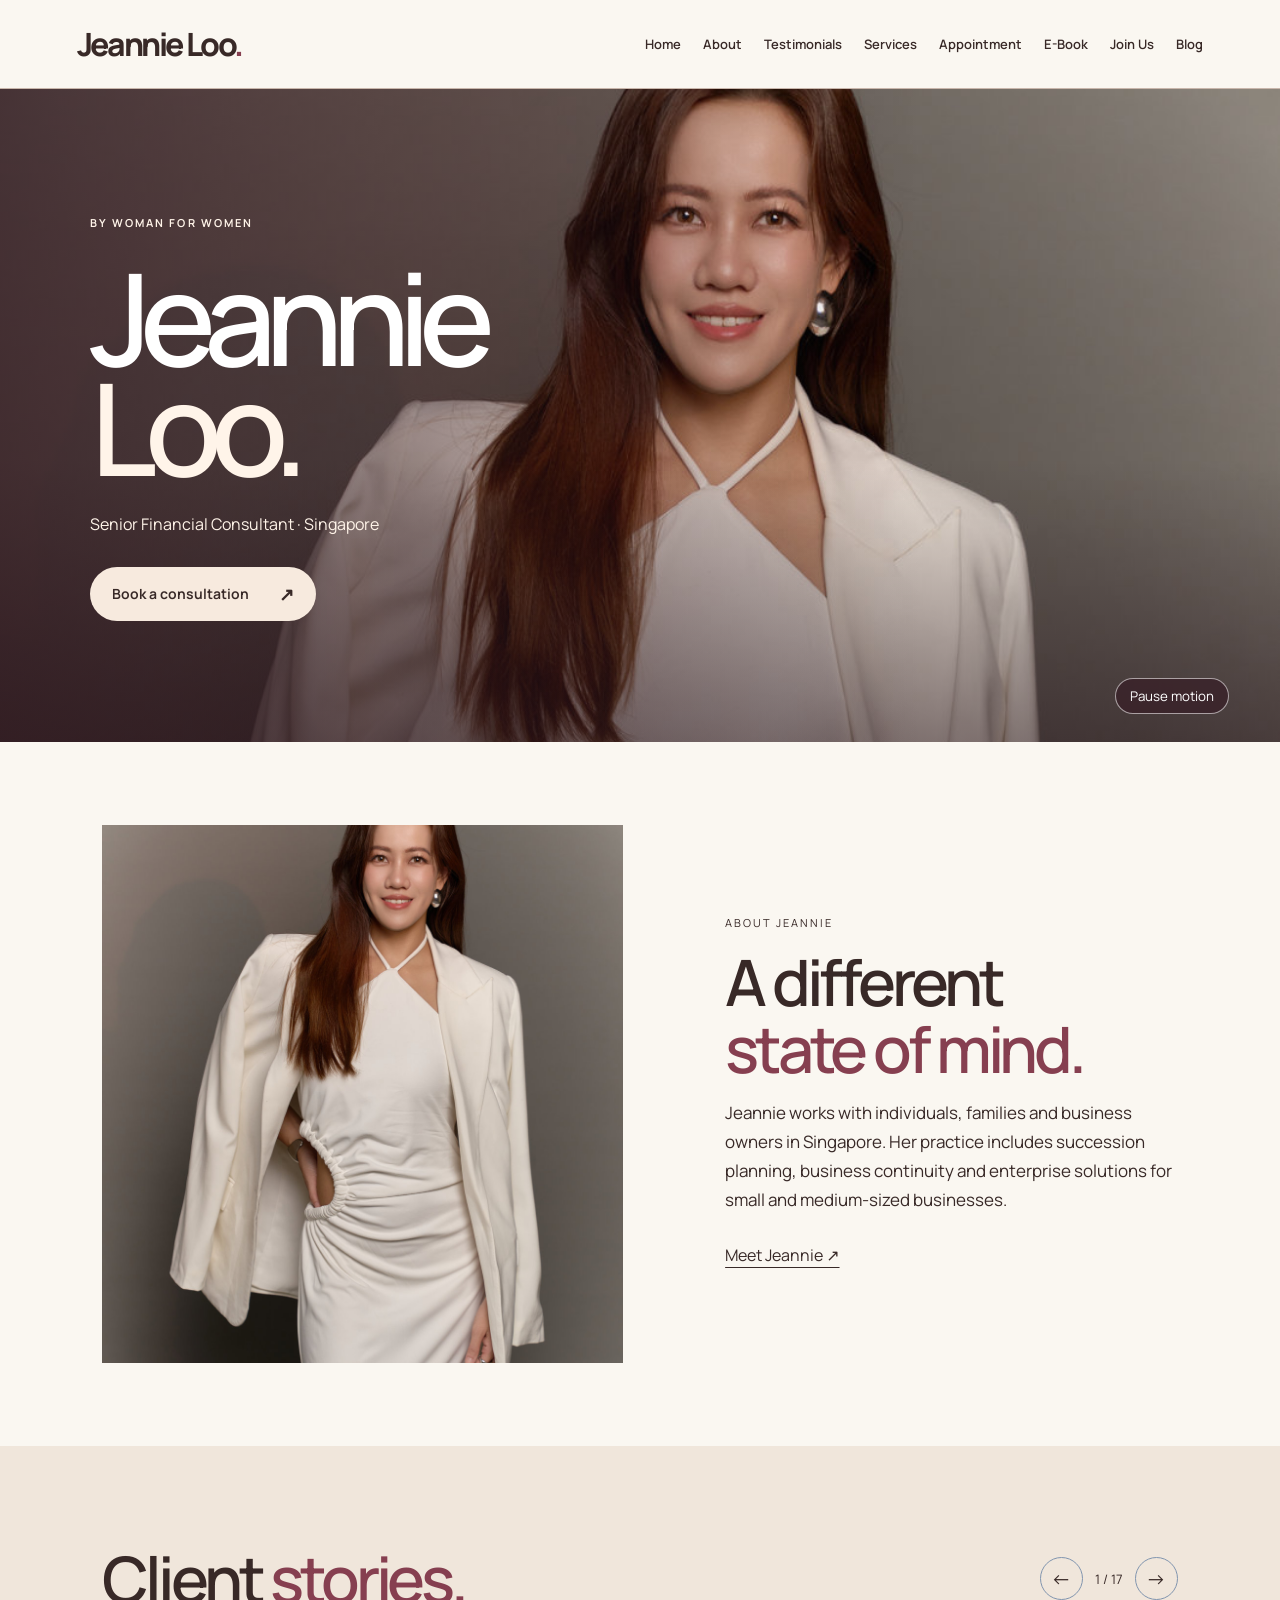
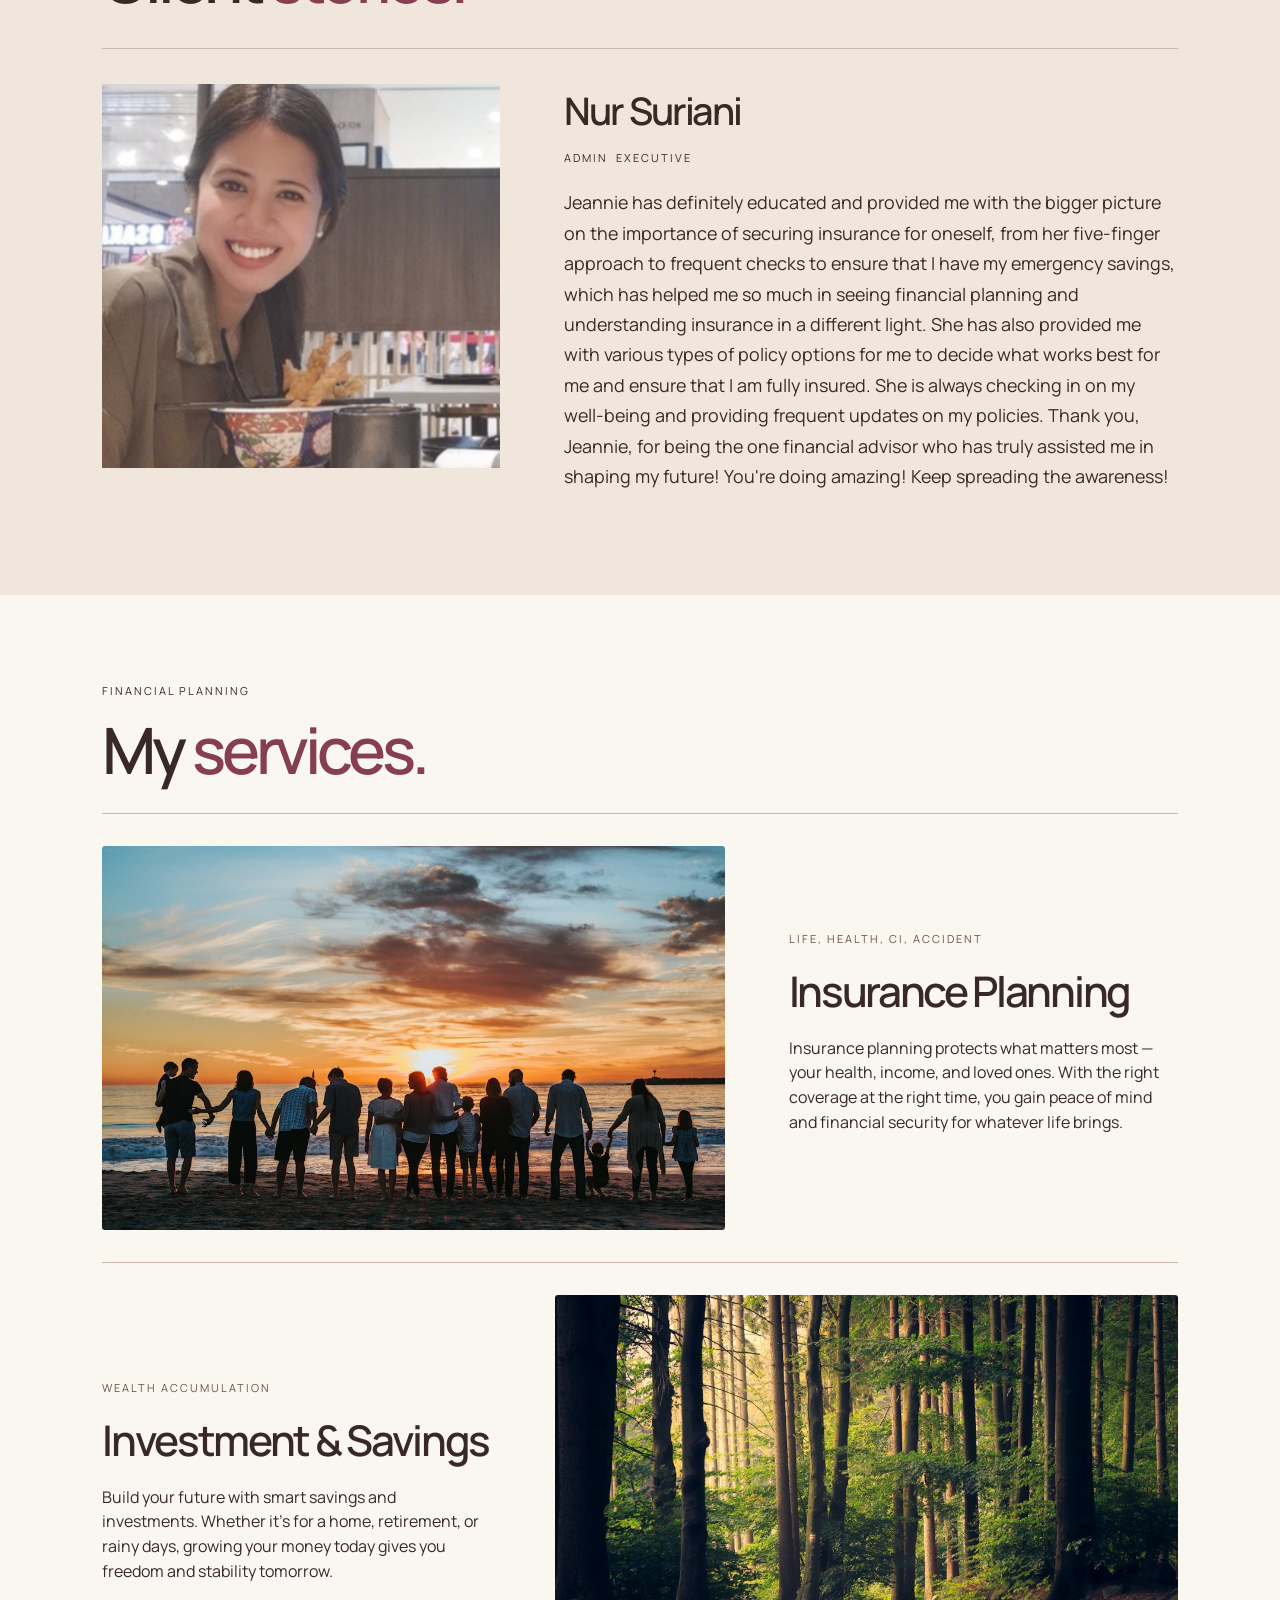
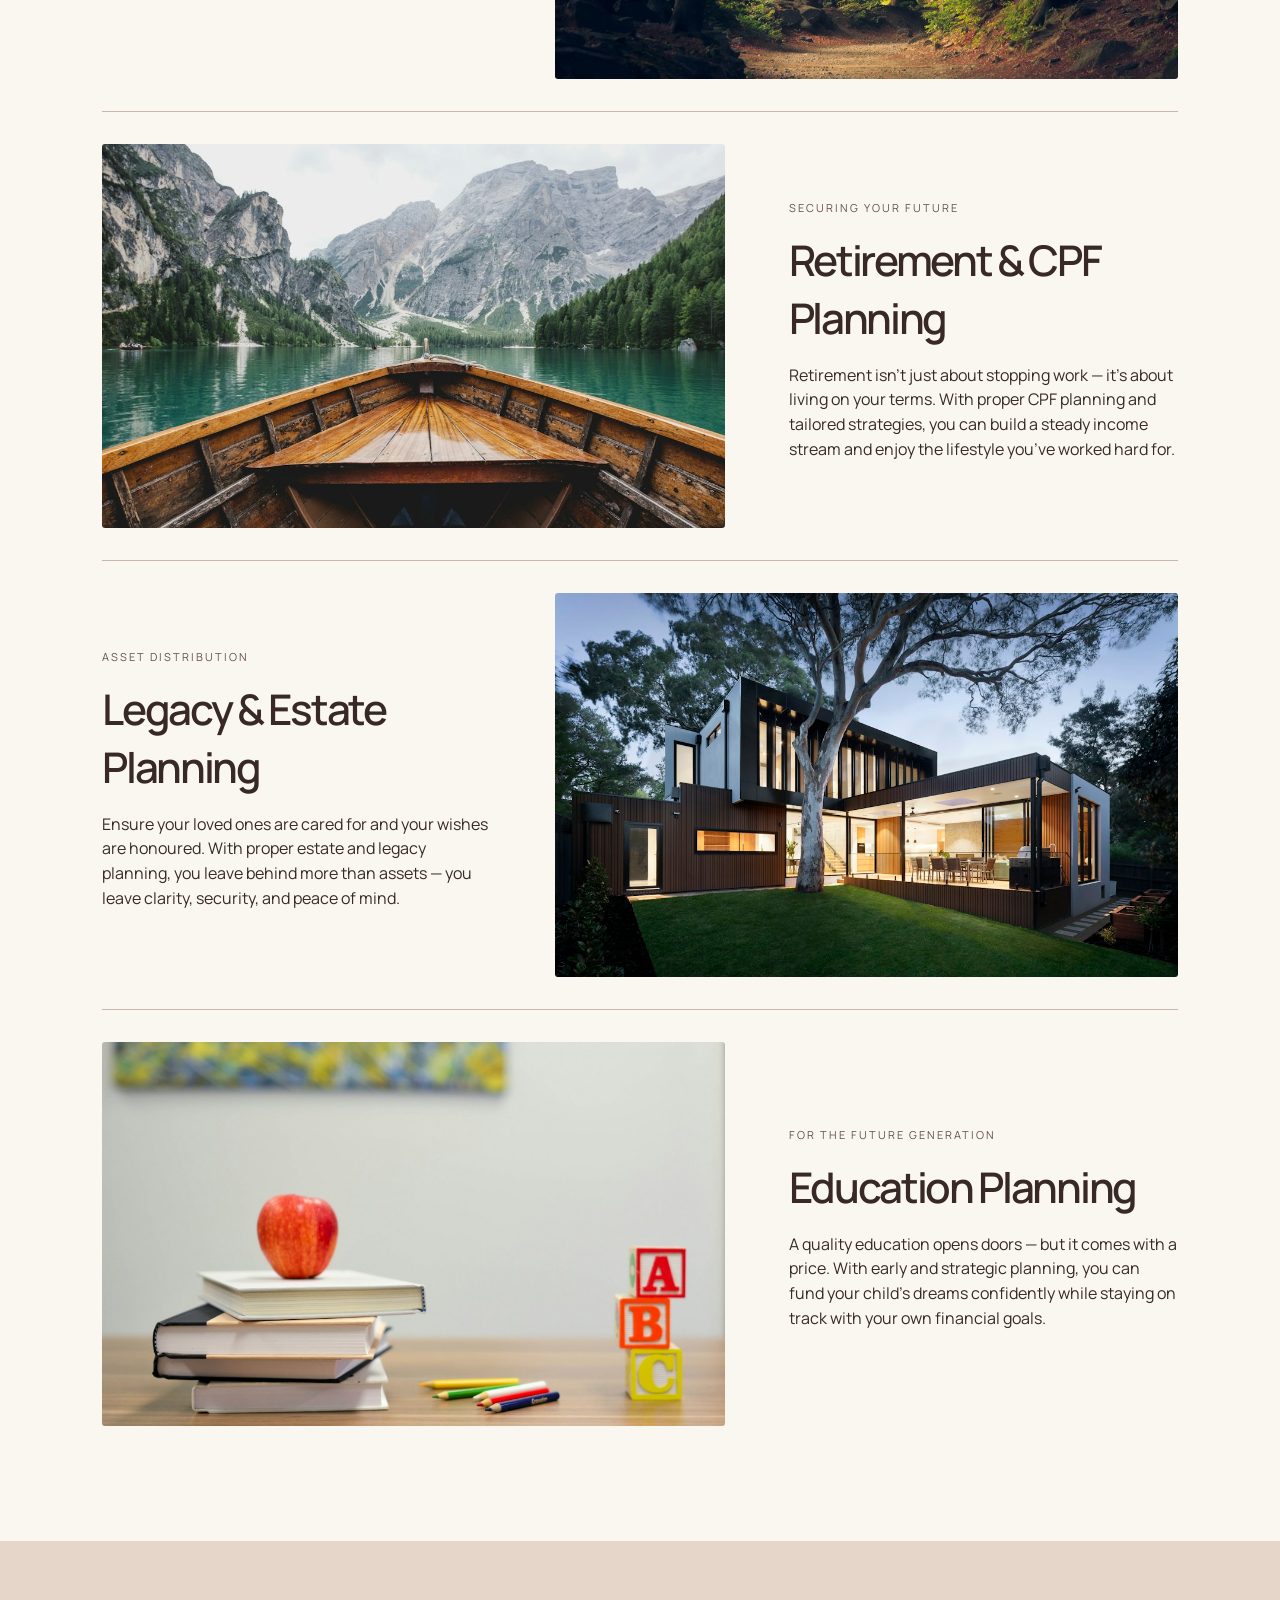
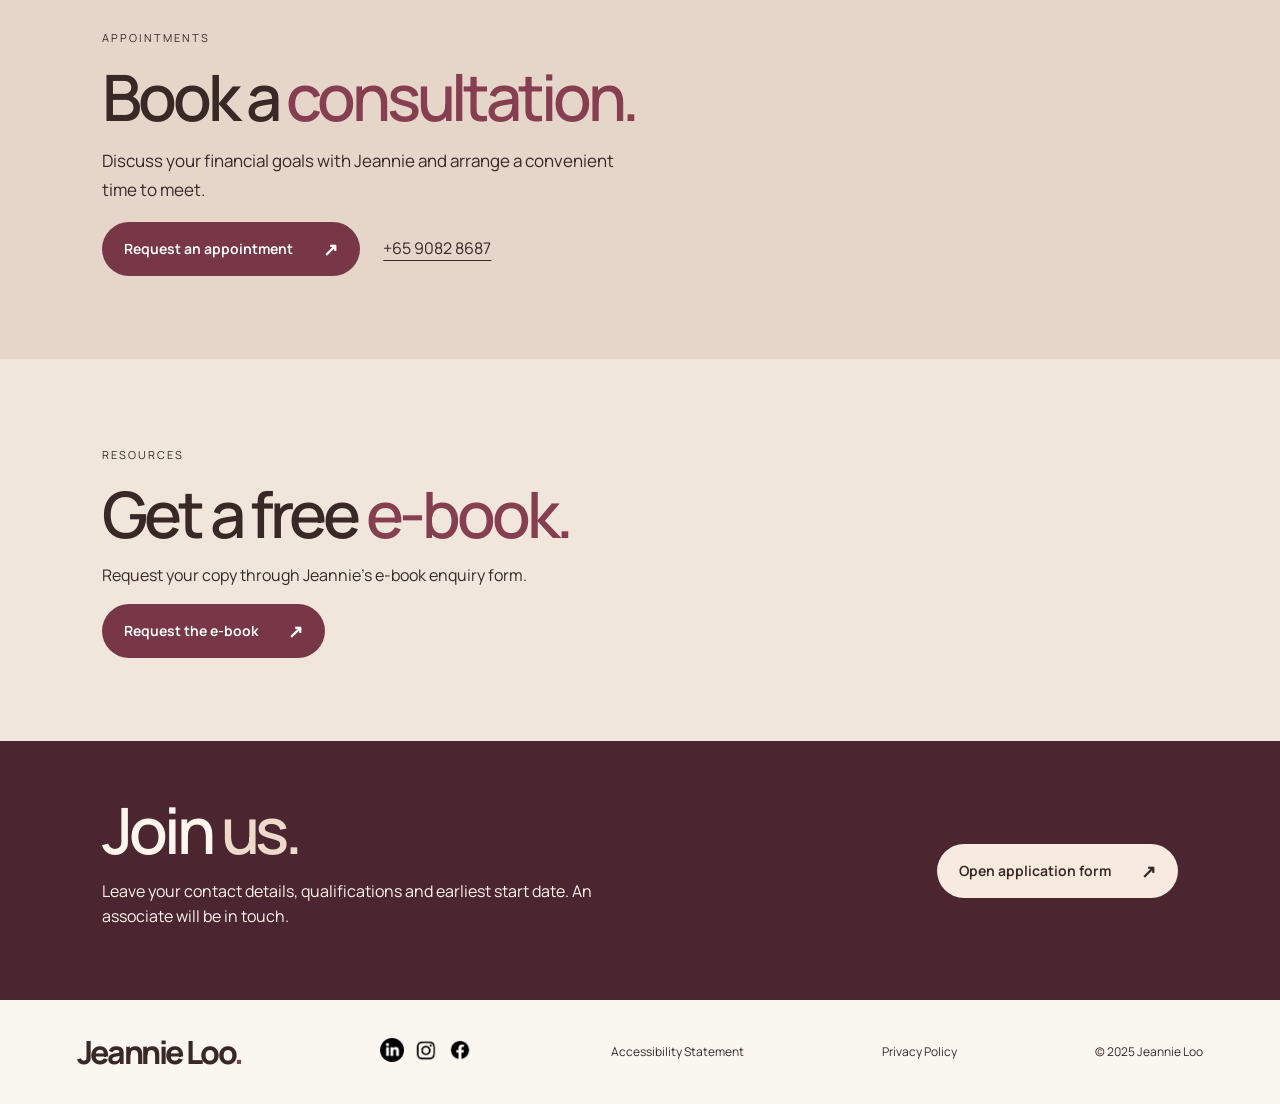
==== index.html @ f78706f0 "Add Jeannie Loo website redesign" ====
<!doctype html><html lang="en"><head><meta charset="utf-8"><meta name="viewport" content="width=device-width,initial-scale=1"><title>Jeannie Loo · Senior Financial Consultant | Jeannie Loo</title><link rel="stylesheet" href="/style.css"><link rel="stylesheet" href="/site.css"><script defer src="/site.js"></script><link rel="stylesheet" href="/atlas.css"></head><body><a class="skip" href="#content">Skip to content</a><header><a class="brand" href="/">Jeannie Loo<span>.</span></a><button id="menu" aria-expanded="false" aria-controls="links">Menu ☰</button><nav id="links"><a href="/">Home</a><a href="/#about">About</a><a href="/#testimonials">Testimonials</a><a href="/#services">Services</a><a href="/#appointment">Appointment</a><a href="/#ebook">E-Book</a><a href="/#join">Join Us</a><a href="/blog/">Blog</a></nav></header><main id="content"><section class="cover"><div class="film" aria-hidden="true"><div class="shot first"></div><div class="shot second"></div></div><div class="covertext"><small>By Woman For Women</small><h1>Jeannie<br><em>Loo.</em></h1><div hidden aria-hidden="true" class="contours"><i></i><i></i><i></i><i></i><i></i><i></i></div><p>Senior Financial Consultant · Singapore</p><a class="button" href="#appointment">Book a consultation <b>↗</b></a></div><img class="" src="/e208a5_1873a958f7624697845c75d715ad53ef~mv2.jpg" alt="Jeannie Loo in a cream suit at her desk"><button class="film-control" aria-pressed="false">Pause motion</button></section><section class="split pad" id="about"><img class="" src="/e208a5_55717e714499435aab8990785a18ae53~mv2.jpg" alt="Jeannie Loo"><div><small>About Jeannie</small><h2>A different<br><em>state of mind.</em></h2><p>Jeannie works with individuals, families and business owners in Singapore. Her practice includes succession planning, business continuity and enterprise solutions for small and medium-sized businesses.</p><a class="line" href="/about/">Meet Jeannie ↗</a></div></section><section class="pad stories" id="testimonials"><div class="bar"><h2>Client <em>stories.</em></h2><div class="controls"><button id="prev" aria-label="Previous testimonial">←</button><span id="position" aria-live="polite">1 / 17</span><button id="next" aria-label="Next testimonial">→</button></div></div><div class="story" ><img src="/e208a5_dd2cf7bab30143aea7505353641a2179~mv2.jpg" alt="Nur Suriani"><div><h3>Nur Suriani</h3><small>Admin &nbsp;Executive</small><blockquote>Jeannie has definitely educated and provided me with the bigger picture on the importance of securing insurance for oneself, from her five-finger approach to frequent checks to ensure that I have my emergency savings, which has helped me so much in seeing financial planning and understanding insurance in a different light. She has also provided me with various types of policy options for me to decide what works best for me and ensure that I am fully insured. She is always checking in on my well-being and providing frequent updates on my policies. Thank you, Jeannie, for being the one financial advisor who has truly assisted me in shaping my future! You&#39;re doing amazing! Keep spreading the awareness!</blockquote></div></div><div class="story" hidden><img src="/e208a5_89570c9ac20e4c649c938f68543869f0~mv2.jpg" alt="Paul Choey"><div><h3>Paul Choey</h3><small>Teacher</small><blockquote>Jeannie has definitely educated and provided me with the bigger picture on the importance of securing insurance for oneself, from her five-finger approach to frequent checks to ensure that I have my emergency savings, which has helped me so much in seeing financial planning and understanding insurance in a different light. She has also provided me with various types of policy options for me to decide what works best for me and ensure that I am fully insured. She is always checking in on my well-being and providing frequent updates on my policies. Thank you, Jeannie, for being the one financial advisor who has truly assisted me in shaping my future! You&#39;re doing amazing! Keep spreading the awareness!</blockquote></div></div><div class="story" hidden><img src="/e208a5_2432cfa0d3844a5a909eae58338e43b8~mv2.jpg" alt="Amanda &amp; Yan Liang"><div><h3>Amanda &amp; Yan Liang</h3><small>PHD Students</small><blockquote>Jeannie is sensitive to our needs, and listened to our constraints. She is knowledgeable and explained everything in a clear fashion. She helped us to analyse and share various perspectives during the process and is not pushy, made us feel comfortable and we didn&#39;t feel pressured to buy unless we wanted it. We will definitely go back to her for any future financial advice.</blockquote></div></div><div class="story" hidden><img src="/e208a5_44573d0d85fa4f5cbf8aaa628e47def7~mv2.jpg" alt="Wendy Chui"><div><h3>Wendy Chui</h3><small>MOE Teacher</small><blockquote>Jeannie is someone who can turn complicated information into straight forward infographics and language for ease of understanding. She puts in extra effort to help client compare information, and strives to help her clients make well-informed decisions. Meetings with Jeannie is always inspiring and informative, as she analyzes her clients&#39; needs and gives her valuable recommendations backed by her intelligence, diligence, experience, and wisdom! You can fully trust Jeannie to recommend the best products for you, tailored to your needs. I can&#39;t praise Jeannie enough, she deserves all her awards!</blockquote></div></div><div class="story" hidden><img src="/e208a5_06e09d33274a483e8e4ec8174a724003~mv2.jpg" alt="Mazuin"><div><h3>Mazuin</h3><small>HR GT Law LLC</small><blockquote>Jeannie is a bubbly and friendly person. We clicked even after our first meet up. She is competent and diligent in her work and we really appreciate her rapid response to all our queries. She gives good advice and shares her excellent knowledge with us. She is a pleasure to work with.</blockquote></div></div><div class="story" hidden><img src="/e208a5_5c54dc5794274a8f9b7274e3aa2e978c~mv2.jpg" alt="Eric"><div><h3>Eric</h3><small>Value Investor</small><blockquote>Jeannie is very personable and genuine from the start, which makes opening up to her very easy. Her ability to see the big picture and look way ahead, opens your perspective to plan better. She is meticulous and shares her deeply thought out considerations in every aspect to help facilitate your decision making process by giving you options. She listens and seeks to understand your situation, which makes the financial planning process an enjoyable one, She gives unbiased and good financial advice beyond insurance. She has since become the dependable financal consultant I go to and is also a great friend to have.</blockquote></div></div><div class="story" hidden><img src="/e208a5_ad8035dc66f74adaa9983020cd9576a6~mv2.jpg" alt="Grace "><div><h3>Grace </h3><small>Business Owner</small><blockquote>Jeannie is very personable and genuine from the start, which makes opening up to her very easy. Her ability to see the big picture and look way ahead, opens your perspective to plan better. She is meticulous and shares her deeply thought out considerations in every aspect to help facilitate your decision making process by giving you options. She listens and seeks to understand your situation, which makes the financial planning process an enjoyable one, She gives unbiased and good financial advice beyond insurance. She has since become the dependable financial consultant I go to and is also a great friend to have.</blockquote></div></div><div class="story" hidden><img src="/e208a5_ad6658fb1b3d4714b12a3bfe94a1b192~mv2.jpg" alt="Meow Ling"><div><h3>Meow Ling</h3><small>SCB Executive Assistant</small><blockquote>I got to know Jeannie through my bestie, Since then, she has helped my family and I further understand our existing policies and to better plan our retirement. She has recommended a few very good policies by leveraging on our existing policies (I never knew that can be done). She has also made me understand the importance of an accident plan and the coverage for me and my family. Jeannie understands our family situation and made good and sound recommendations based on our financial capabilities. We never felt pressured and that is really an added point to me. Jeannie is definitely the adviser that you can trust. Through these times, we have also become very good friends. Thank you Jeannie!</blockquote></div></div><div class="story" hidden><img src="/e208a5_9a04a95d88d844758fd42cafd3227bd6~mv2.jpg" alt="Henry Goh"><div><h3>Henry Goh</h3><small>Business Development Manager</small><blockquote>Jeannie is a loving and spontaneous girl. She is ever ready to serve. She has been responsive to my queries and assists with my claims. She always goes for extra mile and will be there for you when you need it. I can fully vouch for that! She always has your interest at heart. She&#39;s the best!</blockquote></div></div><div class="story" hidden><img src="/e208a5_f0ee049e44a0473ca3c890f140361f80~mv2.jpg" alt="Ariel Zhang"><div><h3>Ariel Zhang</h3><small>Business Owner</small><blockquote>I first got to know Jeannie through a recommendation by a friend. Back then, I already have a financial advisor but wanted to seek second opinion as I felt I didn&#39;t quite understand what my previous advisor was sharing and felt uncomfortable with certain plans my previous advisor proposed. After meeting with Jeannie, it felt different. She made the process and planning simple to understand and shared how she rationalised it based on my needs and concerns. I felt more assured doing the planning with her as she listened and helped me understand better. She shared way beyond insurance protection, on CPF, how to decrease tax payable to earn interest and other useful financial tips. She is not pushy and very reassuring with the whole process which made me feel very comfortable.</blockquote></div></div><div class="story" hidden><img src="/e208a5_964fd6f24902427d94ab156356741d6b~mv2.jpg" alt="Gary"><div><h3>Gary</h3><small>Civil Engineering Branch Manager</small><blockquote>Jeannie is so easy to talk to and always provide competent, helpful and sincere financial advice. She will often go above and beyond to care for her client&#39;s needs and do so with a smile on her face. I&#39;m pleased with my dealings with her so far and will recommend her service to my friends. Many thanks Jeannie!</blockquote></div></div><div class="story" hidden><img src="/e208a5_a67cfb8d3b6f4bdb8d630e3f08cc783a~mv2.jpg" alt="Joyce"><div><h3>Joyce</h3><small>Admin &nbsp;Executive</small><blockquote>Jeannie was very kind and patient and took time to understand my situation. She really listens and did it consultation style to give good, specific, advice with clear steps on what I needed to do to improve my financial situation and life. Talking to her was easy and I could open up to her very quickly. I felt she is really different from the other advisors I came across where they would just keep asking me to buy plans. Jeannie on the other hand, did not, and I felt she really wanted me to do well. She gave me clear steps and breakdown to give me clarity on how I can better manage my finances.</blockquote></div></div><div class="story" hidden><img src="/e208a5_21a89292401a4bd0ba7fe5b11933f7b6~mv2.jpg" alt="Abhie"><div><h3>Abhie</h3><small>Teacher</small><blockquote>Jeannie is a caring and thoughtful adviser. She connects on a personal level beyond financial planning. Although I had 2 advisers prior, she made me feel that my finances are safe and protected under her care. She always shares honest feedbacks on financial planning decisions which is why I appreciate and trust her with this. Thank you for being more than an adviser - a friend!</blockquote></div></div><div class="story" hidden><img src="/e208a5_c2b1e7de900943938fd4fc62092fde09~mv2.jpg" alt="Victor Cornelius"><div><h3>Victor Cornelius</h3><small>SPLUNK Enterprise Account Director</small><blockquote>I worked with Jeannie on several of my financial requirements and I really admire her work ethic. She is organised, hardworking, and always go the extra mile. to understand and analyse my needs holistically rather than quoting blindly. She is definitely an asset to the organization she represents and I look forward to collaborate with her any time. Thank you Jeannie for always sharing your unique and creative financial perspective on the table. Keep up the good work!</blockquote></div></div><div class="story" hidden><img src="/e208a5_b150d7a589df43918745095eec5ae1e8~mv2.jpg" alt="Matthew"><div><h3>Matthew</h3><small>MOE Teacher</small><blockquote>Jeannie does financial review diligently. She is very structured and plans holisticaly to ensure we are covered in every aspect. During the process, she makes it visually clear for anyone to understand. She goes beyond and shares about Lasting Power of Attorney. Advanced Medical Directive, just to name a few; something that none of my previous agents did or tookantative to share. Jeannie is very resourceful and well connected in her network to extend help in other aspects of life as well.</blockquote></div></div><div class="story" hidden><img src="/e208a5_308742255c604a698bea9084612dc75c~mv2.jpg" alt="Wei Ling"><div><h3>Wei Ling</h3><small>MOE Teacher</small><blockquote>Jeannie is very clear with her explanations. She helps set realistic savings goals and plans for you. Her affirmations and support have helped me feel better. I have also benefitted from all her financial advice and plannings she made for me.</blockquote></div></div><div class="story" hidden><img src="/e208a5_529c3573c0924a7bbe17d87b7132ab83~mv2.jpg" alt="Samuel Koh"><div><h3>Samuel Koh</h3><small>Founder &amp; CEO of HQ</small><blockquote>Jeannie helped our team with our emplovee benefit setup She is conscientious and responsive in ner communication with us, a good listener and warm character that inspire confidence. She is also a keen learner who possess a hunger for deeper knowledge in the business of financial planning, business and estate planning. This enables her to add value to us in the longer term. Jeannie is also proactive and connect us with relevant people and talents in her network. I am appreciative of her work and relationship with our team. Looking forward to exciting times ahead working together.</blockquote></div></div></section><section class="pad" id="services"><small>Financial planning</small><h2>My <em>services.</em></h2><div class="services"><article><img class="" src="/service-insurance.jpg" alt="A family spending time together"><div><small>Life, Health, CI, Accident</small><h3>Insurance Planning</h3><p>Insurance planning protects what matters most &mdash; your health, income, and loved ones. With the right coverage at the right time, you gain peace of mind and financial security for whatever life brings.</p></div></article><article><img class="" src="/service-investment.jpg" alt="Sunlight filtering through a growing forest"><div><small>Wealth Accumulation</small><h3>Investment &amp; Savings</h3><p>Build your future with smart savings and investments. Whether it&rsquo;s for a home, retirement, or rainy days, growing your money today gives you freedom and stability tomorrow.</p></div></article><article><img class="" src="/service-retirement.jpg" alt="A quiet lake surrounded by mountains"><div><small>Securing Your Future</small><h3>Retirement &amp; CPF Planning</h3><p>Retirement isn&rsquo;t just about stopping work &mdash; it&rsquo;s about living on your terms. With proper CPF planning and tailored strategies, you can build a steady income stream and enjoy the lifestyle you&rsquo;ve worked hard for.</p></div></article><article><img class="" src="/service-legacy.jpg" alt="A house framed by trees"><div><small>Asset Distribution</small><h3>Legacy &amp; Estate Planning</h3><p>Ensure your loved ones are cared for and your wishes are honoured. With proper estate and legacy planning, you leave behind more than assets &mdash; you leave clarity, security, and peace of mind.</p></div></article><article><img class="" src="/service-education.jpg" alt="Students learning in a classroom"><div><small>For the Future Generation</small><h3>Education Planning</h3><p>A quality education opens doors &mdash; but it comes with a price. With early and strategic planning, you can fund your child&rsquo;s dreams confidently while staying on track with your own financial goals.</p></div></article></div></section><section class="pad consult" id="appointment"><small>Appointments</small><h2>Book a <em>consultation.</em></h2><p>Discuss your financial goals with Jeannie and arrange a convenient time to meet.</p><a class="button" href="mailto:jeannielooyr@pruadviser.com.sg?subject=Consultation%20request">Request an appointment <b>↗</b></a> <a class="line" href="tel:+6590828687">+65 9082 8687</a></section><section id="ebook" class="pad"><small>Resources</small><h2>Get a free <em>e-book.</em></h2><p>Request your copy through Jeannie’s e-book enquiry form.</p><button class="button enquiry" data-kind="ebook">Request the e-book <b>↗</b></button></section><section id="join"><div><h2>Join <em>us.</em></h2><p>Leave your contact details, qualifications and earliest start date. An associate will be in touch.</p></div><button class="button enquiry" data-kind="application">Open application form <b>↗</b></button></section></main><footer><div class="brand">Jeannie Loo<span>.</span></div><div class="social"><a href="https://www.linkedin.com/in/jeannie-loo/"><img width="24" alt="LinkedIn" src="/11062b_60c5fc4a3ecd49f2a697206b09eeace1~mv2.png"></a><a href="https://www.instagram.com/by_womanforwomen"><img width="24" alt="Instagram" src="/11062b_ca1d837ce7194421b781ee7384061a8e~mv2.png"></a><a href="https://www.facebook.com/share/12Kb7bbMKFm/"><img width="24" alt="Facebook" src="/11062b_362ef89dec51403eb0ee59a21bde967c~mv2.png"></a></div><a href="/accessibility-statement">Accessibility Statement</a><a href="/privacy-policy">Privacy Policy</a><span>© 2025 Jeannie Loo</span></footer></body></html>
---- style.css ----
*{box-sizing:border-box}html{scroll-behavior:smooth}body{margin:0;background:#faf7f1;color:#30231f;font-family:Arial,sans-serif}a{color:inherit;text-decoration:none}header,footer,.bar,#join{display:flex;align-items:center;justify-content:space-between;gap:24px}header{padding:22px 6vw;border-bottom:1px solid #c9bdb1}.brand,h1,h2,h3{font-family:Georgia,serif;font-weight:400}.brand{font-size:32px;letter-spacing:-2px}.brand span,em{color:#843b49}nav{display:flex;gap:22px;font-size:13px}nav a:last-child{border-bottom:2px solid #843b49}a:hover{text-decoration:underline;text-underline-offset:5px}#menu{display:none}.hero{display:grid;grid-template-columns:1fr 1fr;background:#eee6dd;border-bottom:1px solid #c9bdb1}.intro{align-self:center;padding:55px 5vw 55px 8vw}.intro small,article small{font-size:11px;letter-spacing:2px;text-transform:uppercase}.intro small:before{content:'';display:inline-block;width:36px;height:1px;background:#843b49;vertical-align:middle;margin-right:12px}h1{font-size:clamp(58px,7.3vw,116px);line-height:.99;letter-spacing:-.06em;margin:35px 0 40px}em{font-weight:400}.button{display:inline-flex;align-items:center;gap:30px;border:1px solid #843b49;background:#783744;color:white;border-radius:99px;padding:15px 22px;font-size:14px}.portrait{height:clamp(390px,38vw,600px);overflow:hidden}.portrait img,.art img{width:100%;height:100%;object-fit:cover;object-position:50% 24%}.intro{animation:appear .75s ease-out}@keyframes appear{from{opacity:0;transform:translateY(12px)}}#posts{padding:60px 8vw 75px}.bar{border-bottom:1px solid #cbbfb3;padding-bottom:20px;margin-bottom:30px}h2{font-size:clamp(46px,5vw,72px);letter-spacing:-.065em;margin:0}label{display:flex;align-items:center;gap:10px;border-bottom:1px solid #978982}label span{font-size:28px}input{background:transparent;border:0;font:inherit;width:145px;padding:10px 0}.grid{display:grid;grid-template-columns:1fr 1fr;gap:3vw}.art{height:clamp(210px,24vw,400px);overflow:hidden;background:#e2cfc2;margin-bottom:22px}.a0{background:radial-gradient(ellipse at center,#f3ebe0,#dac3b6);padding:38px}.a0 img{object-fit:contain}.art img{transition:transform .6s}article a:hover img{transform:scale(1.025)}article small{letter-spacing:1.2px;color:#6c5950}h3{font-size:38px;letter-spacing:-.055em;margin:14px 0 0}h3 span{float:right;font:22px Arial}p{line-height:1.55}#join{background:#47242b;color:#fff6ed;padding:55px 8vw}#join em{color:#e9b8ab}#join p{max-width:490px}#join .button{background:#f6e8da;color:#45232a}footer{padding:30px 6vw;flex-wrap:wrap;font-size:12px}.social{display:flex;gap:10px}@media(max-width:850px){#menu{display:block;border:0;background:transparent;font-size:16px}header{position:relative}nav{display:none}.open{display:flex;position:absolute;top:100%;left:0;right:0;background:#faf7f1;padding:24px;z-index:3;flex-wrap:wrap}}@media(max-width:620px){.hero,.grid{grid-template-columns:1fr}.intro{padding:40px 7vw}.portrait{height:340px}.bar{align-items:flex-end}input{width:100px}.grid{gap:32px}#posts{padding:40px 6vw}#join{align-items:start;flex-direction:column}footer{justify-content:flex-start}.art{height:220px}}@media(prefers-reduced-motion:reduce){html{scroll-behavior:auto}*,*:before{animation:none!important;transition:none!important}}
---- site.css ----
.skip{position:absolute;left:-9999px}.skip:focus{left:10px;top:10px;background:white;padding:12px;z-index:9}header{background:#faf7f1;position:relative;z-index:4}nav a:last-child{border:0}.cover{display:grid;grid-template-columns:.94fr 1.06fr;background:#eaded4}.cover>img{width:100%;height:clamp(520px,47vw,740px);object-fit:cover;object-position:50% 60%}.covertext{padding:5vw 2vw 5vw 8vw;align-self:center}.covertext h1{font-size:clamp(94px,10.8vw,176px);margin:20px 0;line-height:.83}.covertext p{margin:30px 0}.covertext small,.pad small,.reading small{font-size:11px;text-transform:uppercase;letter-spacing:2px}.pad{padding:clamp(48px,6.5vw,110px) 8vw}.split{display:grid;grid-template-columns: .86fr 1fr;gap:8vw;align-items:center}.split>img{width:100%;height:clamp(370px,34vw,540px);object-fit:cover;object-position:center 22%}.pad h2{margin:16px 0}.split p,.consult p{max-width:52ch;font-size:17px;line-height:1.7}.line{display:inline-block;margin:12px 0;text-decoration:underline;text-underline-offset:6px}.stories{background:#eee7dc}.stories .bar{margin-bottom:35px}.controls{display:flex;align-items:center;gap:12px;font-size:13px}.controls button{width:43px;height:43px;border-radius:50%;border:1px solid #9d8579;background:transparent;font-size:20px;cursor:pointer}.story{display:grid;grid-template-columns:minmax(160px,30%) 1fr;gap:5vw;align-items:start}.story[hidden]{display:none}.story>img{width:100%;height:clamp(230px,25vw,390px);object-fit:cover}.story h3{margin:0 0 9px}.story blockquote{font:clamp(17px,1.45vw,23px)/1.6 Georgia,serif;margin:20px 0}.services{display:grid;grid-template-columns:repeat(6,1fr);gap:30px;margin-top:30px}.services article{grid-column:span 2}.services article:nth-child(n+4){grid-column:span 3}.services img{width:100%;height:clamp(180px,17vw,280px);object-fit:cover}.services article div{padding:18px 0}.services h3{font-size:clamp(26px,2.4vw,42px)}.consult{background:#e8d8cf}.consult .line{margin-left:20px}.reading{max-width:850px;margin:auto;padding:70px 6vw}.reading h1,.profile h1{font-size:clamp(48px,6vw,95px)}.reading p{font-size:18px;line-height:1.75}.postpic{display:block;max-width:100%;max-height:500px;margin:30px auto}.covertext{animation:appear .8s ease-out}.services img{transition:transform .4s}.services article:hover img{transform:translateY(-4px)}:focus-visible{outline:3px solid #934058;outline-offset:4px}@media(max-width:720px){.cover,.split{grid-template-columns:1fr}.covertext{padding:45px 7vw}.covertext h1{font-size:86px}.cover>img{height:370px;object-position:50% 56%}.services{grid-template-columns:1fr}.services article,.services article:nth-child(n+4){grid-column:auto}.services img{height:240px}.story{grid-template-columns:1fr}.story>img{max-width:200px;height:180px}.stories .bar{align-items:start;flex-direction:column}.split>img{height:390px}.consult .line{margin:20px 0 0;display:block}.reading{padding:48px 7vw}}
.coast{height:clamp(160px,22vw,320px);background:center 55%/cover url(/a3c153_20122b9a32cc4e9a9faca835b9f82d14~mv2.jpg)}.profile{background:linear-gradient(90deg,#faf7f1dc,#faf7f1d9),center/cover url(/a3c153_bbf1019446e34069a3b96c18f172e810~mv2.jpg)}
---- atlas.css ----
@font-face{font-family:Manrope;src:url('/manrope.ttf') format('truetype');font-weight:200 800;font-display:swap}
:root{--ink:#142744;--blue:#2b4975;--ice:#edf3f7;--lime:#dcf29a;--mist:#afc5df}
body,input,button,.brand,h1,h2,h3,.story blockquote{font-family:Manrope,system-ui,sans-serif}body{background:#f6f8fa;color:var(--ink)}header{background:#f6f8fa;border-color:#c6d0db}.brand{font-weight:750;letter-spacing:-.075em}.brand span,em{color:#476aa0}em{font-style:normal;font-weight:550}h1,h2,h3{font-weight:570}h2{line-height:1.05}header nav a{font-weight:600}header nav a:hover,.line:hover{color:#476aa0}
.cover{background:var(--ink);color:#fff;position:relative;grid-template-columns:1fr 1fr;overflow:hidden}.covertext{position:relative;isolation:isolate;padding:55px 2vw 65px 7vw}.covertext h1{font-weight:560;font-size:clamp(95px,11.2vw,178px);letter-spacing:-.09em;line-height:.86;margin:30px 0}.covertext h1 em{color:var(--mist)}.covertext small{font-weight:650;letter-spacing:.19em;color:var(--lime)}.covertext p{color:#d4dfec}.cover>img{position:relative;height:clamp(550px,48vw,790px);border-radius:38% 0 0 0;object-position:50% 57%}.contours{position:absolute;inset:-20% -10% -20% 18%;z-index:-1;overflow:hidden;pointer-events:none}.contours i{position:absolute;inset:0;border:1px solid #a7c4ef30;border-radius:48%;transform:rotate(-30deg);animation:tide 14s ease-in-out infinite alternate}.contours i:nth-child(2){inset:4%;animation-delay:-1s}.contours i:nth-child(3){inset:8%;animation-delay:-2s}.contours i:nth-child(4){inset:12%;animation-delay:-3s}.contours i:nth-child(5){inset:16%;animation-delay:-4s}.contours i:nth-child(6){inset:20%;animation-delay:-5s}@keyframes tide{to{transform:translate(3%,-4%) rotate(2deg) scale(.94,1.08)}}
.button,#join .button{font:650 14px Manrope,sans-serif;border:0;background:var(--ink);color:white;cursor:pointer;transition:transform .25s}.button:hover{transform:translateY(-2px)}.cover .button,#join .button{background:var(--lime);color:var(--ink)}.button b{font-size:18px}.split>img{border-radius:2px 90px 2px 2px}.stories,.hero{background:#e0e9f3}.story:not([hidden]){animation:appear .45s ease-out}.story img{border-radius:3px 55px 3px 3px}.story blockquote{font-size:clamp(16px,1.4vw,21px);line-height:1.7}.controls button{border-color:#8195af;color:var(--ink)}.controls button:hover{background:#c3d4e8}.bar{border-color:#acbbcc}.services article{border-top:1px solid #a9bbcc;padding-top:14px}.services img{border-radius:3px;transition:transform .5s,filter .5s}.services article:hover img{transform:translateY(-4px);filter:saturate(1.12)}#appointment{background:#cadbef}#ebook{background:#ecf1e3}#join{background:var(--ink)}#join em{color:var(--mist)}article small{color:#41536a}footer{background:#f6f8fa}.profile{background:#e5edf5}.a0{background:#d9e4ef}.intro small:before{background:var(--blue)}.open{background:#f6f8fa}#menu{color:var(--ink)}.reveal.entered{animation:rise .7s cubic-bezier(.2,.7,.3,1) both}@keyframes rise{from{opacity:.4;transform:translateY(18px)}}
dialog{border:0;border-radius:18px;padding:30px;color:var(--ink);width:min(92vw,490px);max-height:88vh;background:#f6f8fa}dialog::backdrop{background:#10203d99}dialog h2{font-size:34px;max-width:85%}dialog form{display:grid;gap:12px}dialog label{display:grid;gap:4px;border:0;font-size:13px;font-weight:600}dialog input{width:100%;padding:11px;background:white;border:1px solid #a4b4c6;border-radius:6px}dialog p{font-size:14px}.dismiss{float:right;border:0;background:transparent;font-size:26px;cursor:pointer}dialog .button{justify-content:center}:focus-visible{outline-color:#3371ba}@media(max-width:720px){.cover{grid-template-columns:1fr}.covertext{padding:45px 7vw}.covertext h1{font-size:92px}.cover>img{height:340px;border-radius:75px 0 0 0}.services article{padding-top:10px}}@media(prefers-reduced-motion:reduce){*,*:before,*:after{animation:none!important;transition:none!important;scroll-behavior:auto!important}}

:root{--ink:#382927;--blue:#793848;--mist:#eed9cb;--lime:#f7eade}
body,header,footer,.open,dialog{background:#faf7f1}em,.brand span{color:#863f50}.stories,.hero,#ebook{background:#f0e6db}#appointment,.profile{background:#e6d5c9}#join{background:#4b2630}.button{background:#783746}.bar,header,.services article{border-color:#c8b6ab}article small{color:#68514b}
.cover{display:flex;align-items:end;min-height:clamp(580px,51vw,800px);background:#463330}.cover>img{display:none}.film,.shot,.cover:after{position:absolute;inset:0}.shot{background-size:cover;background-position:center 53%}.first{background-image:url('/e208a5_1873a958f7624697845c75d715ad53ef~mv2.jpg');animation:pan 12s ease-in-out infinite alternate}.second{background-image:url('/e208a5_55717e714499435aab8990785a18ae53~mv2.jpg');background-position:center 23%;animation:cut 12s infinite}.cover:after{content:'';background:linear-gradient(90deg,#2b141bbd,transparent 72%),linear-gradient(0deg,#23121880,transparent 43%);pointer-events:none}.covertext,.film-control{z-index:1}.covertext{padding:60px 7vw}.covertext h1 em,.covertext small,.covertext p{color:#fff4e9}.covertext h1{font-size:clamp(90px,10vw,156px)}.film-control{position:absolute;bottom:28px;right:4vw;color:white;background:#392129cc;border:1px solid #ffffff90;padding:8px 14px;border-radius:25px;cursor:pointer}.paused .shot{animation-play-state:paused}@keyframes pan{to{transform:scale(1.065)}}@keyframes cut{0%,42%,100%{clip-path:polygon(100% 0,110% 0,110% 100%,110% 100%)}50%,90%{clip-path:polygon(-10% 0,110% 0,110% 100%,-20% 100%);transform:scale(1.035)}}.services{display:block}.services article,.services article:nth-child(n+4){display:grid;grid-template-columns:1.6fr 1fr;align-items:center;gap:5vw;padding:32px 0}.services article:nth-child(even){grid-template-columns:1fr 1.6fr}.services article:nth-child(even) img{grid-column:2;grid-row:1}.services img{height:clamp(250px,30vw,460px)}.services article h3{font-size:clamp(30px,3.3vw,56px)}.split{grid-template-columns:1.15fr 1fr}.split>img{height:clamp(410px,42vw,660px);border-radius:0}.story{grid-template-columns:37% 1fr}.story>img{height:clamp(270px,30vw,450px);border-radius:0}.controls button:hover{background:#e3cfc4}.a0{background:#e5d3c7}
@media(max-width:720px){.cover{min-height:650px}.covertext{padding:32px 7vw 76px}.cover:after{background:linear-gradient(0deg,#301b23e8,transparent 83%)}.split,.story,.services article,.services article:nth-child(even){grid-template-columns:1fr}.services article:nth-child(even) img{grid-column:auto;grid-row:auto}.services article{gap:0}.story>img{max-width:100%;height:300px}.film-control{bottom:16px}.shot{background-position:58% center}.second{background-position:center 18%}}
@media(prefers-reduced-motion:reduce){.second,.film-control{display:none}}
.shot.second{background-position:50% 7%}
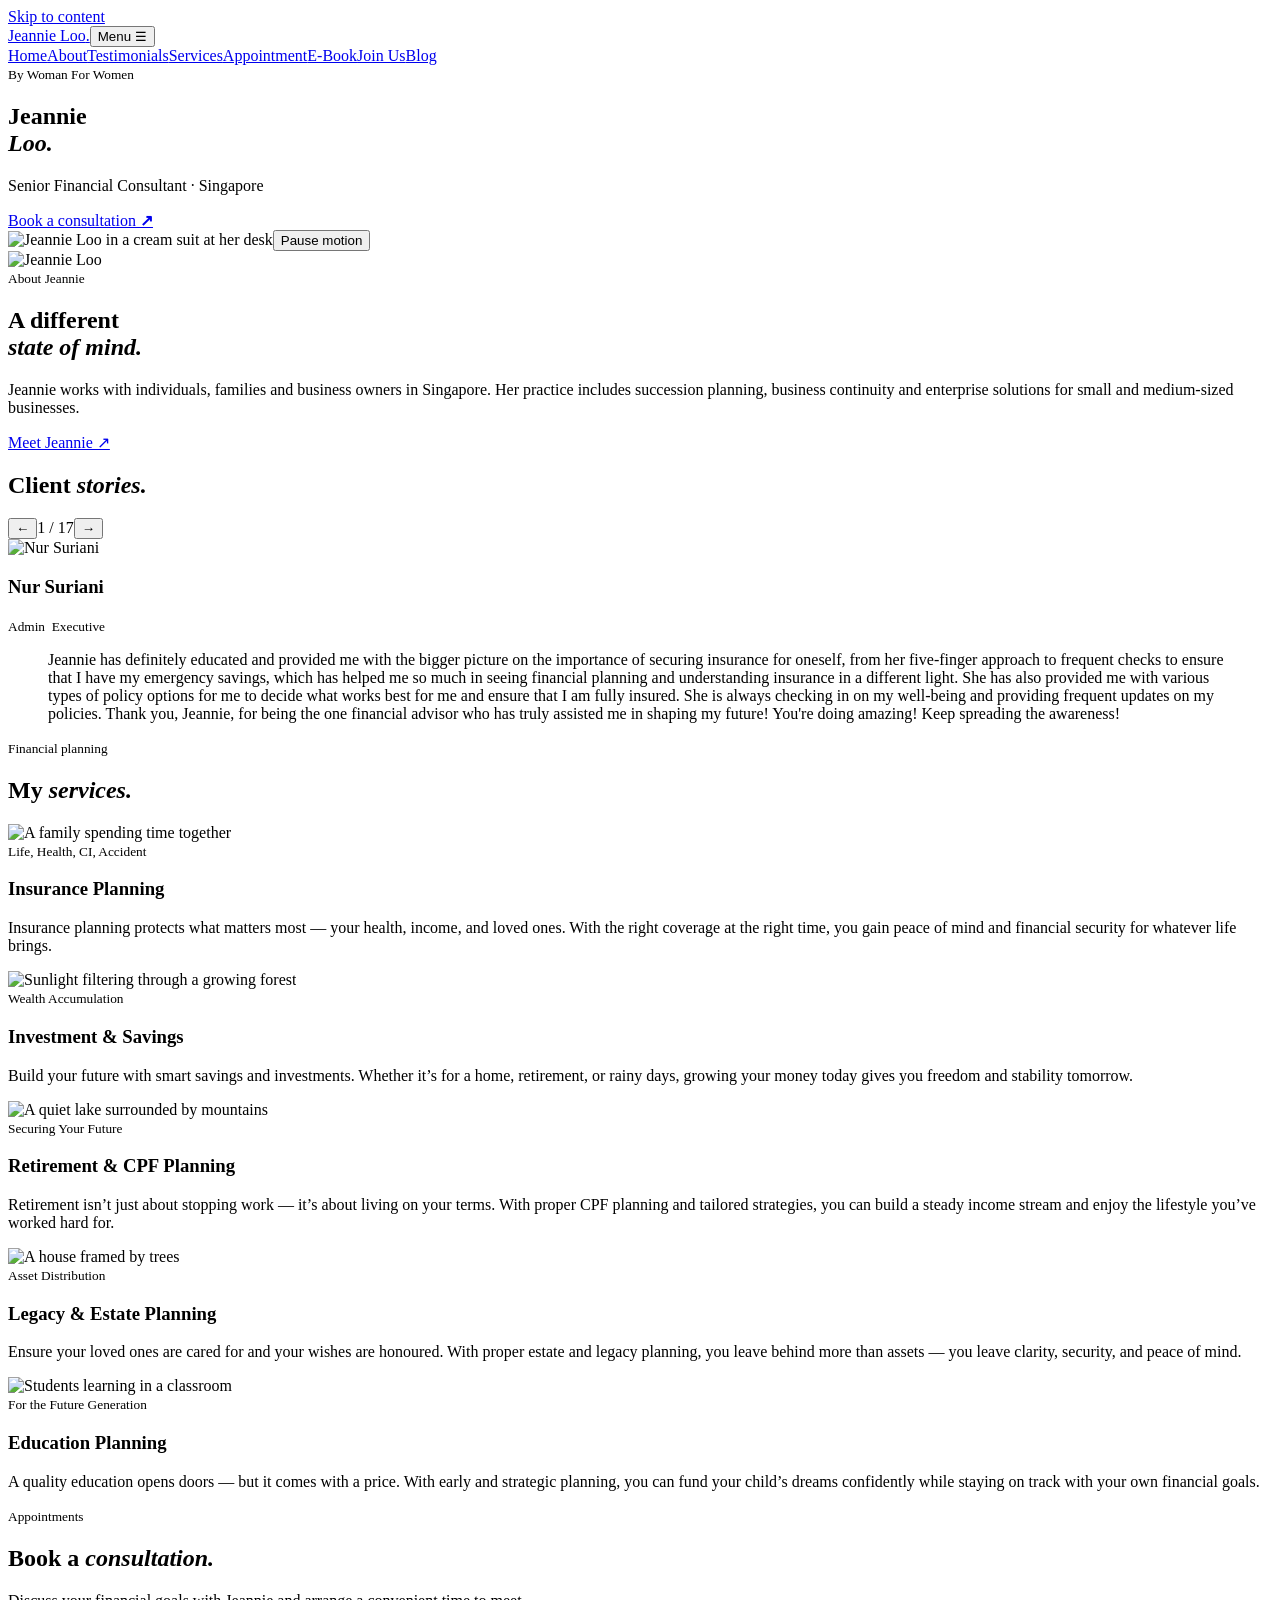
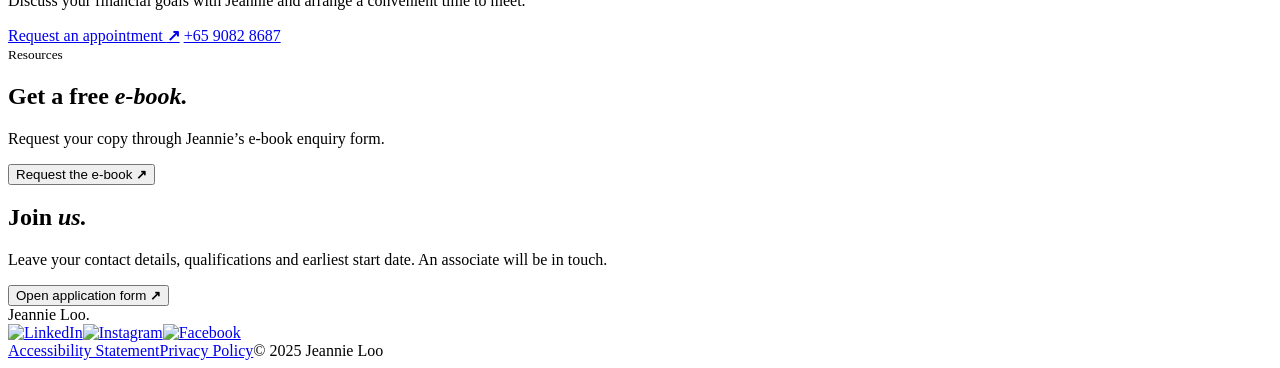
==== commit 8a4a10cd: "Resolve site navigation and assets under the GitHub Pages project path" ====
--- a/index.html
+++ b/index.html
@@ -1,2 +1,2 @@
-<!doctype html><html lang="en"><head><meta charset="utf-8"><meta name="viewport" content="width=device-width,initial-scale=1"><title>Jeannie Loo · Senior Financial Consultant | Jeannie Loo</title><link rel="stylesheet" href="/style.css"><link rel="stylesheet" href="/site.css"><script defer src="/site.js"></script><link rel="stylesheet" href="/atlas.css"></head><body><a class="skip" href="#content">Skip to content</a><header><a class="brand" href="/">Jeannie Loo<span>.</span></a><button id="menu" aria-expanded="false" aria-controls="links">Menu ☰</button><nav id="links"><a href="/">Home</a><a href="/#about">About</a><a href="/#testimonials">Testimonials</a><a href="/#services">Services</a><a href="/#appointment">Appointment</a><a href="/#ebook">E-Book</a><a href="/#join">Join Us</a><a href="/blog/">Blog</a></nav></header><main id="content"><section class="cover"><div class="film" aria-hidden="true"><div class="shot first"></div><div class="shot second"></div></div><div class="covertext"><small>By Woman For Women</small><h1>Jeannie<br><em>Loo.</em></h1><div hidden aria-hidden="true" class="contours"><i></i><i></i><i></i><i></i><i></i><i></i></div><p>Senior Financial Consultant · Singapore</p><a class="button" href="#appointment">Book a consultation <b>↗</b></a></div><img class="" src="/e208a5_1873a958f7624697845c75d715ad53ef~mv2.jpg" alt="Jeannie Loo in a cream suit at her desk"><button class="film-control" aria-pressed="false">Pause motion</button></section><section class="split pad" id="about"><img class="" src="/e208a5_55717e714499435aab8990785a18ae53~mv2.jpg" alt="Jeannie Loo"><div><small>About Jeannie</small><h2>A different<br><em>state of mind.</em></h2><p>Jeannie works with individuals, families and business owners in Singapore. Her practice includes succession planning, business continuity and enterprise solutions for small and medium-sized businesses.</p><a class="line" href="/about/">Meet Jeannie ↗</a></div></section><section class="pad stories" id="testimonials"><div class="bar"><h2>Client <em>stories.</em></h2><div class="controls"><button id="prev" aria-label="Previous testimonial">←</button><span id="position" aria-live="polite">1 / 17</span><button id="next" aria-label="Next testimonial">→</button></div></div><div class="story" ><img src="/e208a5_dd2cf7bab30143aea7505353641a2179~mv2.jpg" alt="Nur Suriani"><div><h3>Nur Suriani</h3><small>Admin &nbsp;Executive</small><blockquote>Jeannie has definitely educated and provided me with the bigger picture on the importance of securing insurance for oneself, from her five-finger approach to frequent checks to ensure that I have my emergency savings, which has helped me so much in seeing financial planning and understanding insurance in a different light. She has also provided me with various types of policy options for me to decide what works best for me and ensure that I am fully insured. She is always checking in on my well-being and providing frequent updates on my policies. Thank you, Jeannie, for being the one financial advisor who has truly assisted me in shaping my future! You&#39;re doing amazing! Keep spreading the awareness!</blockquote></div></div><div class="story" hidden><img src="/e208a5_89570c9ac20e4c649c938f68543869f0~mv2.jpg" alt="Paul Choey"><div><h3>Paul Choey</h3><small>Teacher</small><blockquote>Jeannie has definitely educated and provided me with the bigger picture on the importance of securing insurance for oneself, from her five-finger approach to frequent checks to ensure that I have my emergency savings, which has helped me so much in seeing financial planning and understanding insurance in a different light. She has also provided me with various types of policy options for me to decide what works best for me and ensure that I am fully insured. She is always checking in on my well-being and providing frequent updates on my policies. Thank you, Jeannie, for being the one financial advisor who has truly assisted me in shaping my future! You&#39;re doing amazing! Keep spreading the awareness!</blockquote></div></div><div class="story" hidden><img src="/e208a5_2432cfa0d3844a5a909eae58338e43b8~mv2.jpg" alt="Amanda &amp; Yan Liang"><div><h3>Amanda &amp; Yan Liang</h3><small>PHD Students</small><blockquote>Jeannie is sensitive to our needs, and listened to our constraints. She is knowledgeable and explained everything in a clear fashion. She helped us to analyse and share various perspectives during the process and is not pushy, made us feel comfortable and we didn&#39;t feel pressured to buy unless we wanted it. We will definitely go back to her for any future financial advice.</blockquote></div></div><div class="story" hidden><img src="/e208a5_44573d0d85fa4f5cbf8aaa628e47def7~mv2.jpg" alt="Wendy Chui"><div><h3>Wendy Chui</h3><small>MOE Teacher</small><blockquote>Jeannie is someone who can turn complicated information into straight forward infographics and language for ease of understanding. She puts in extra effort to help client compare information, and strives to help her clients make well-informed decisions. Meetings with Jeannie is always inspiring and informative, as she analyzes her clients&#39; needs and gives her valuable recommendations backed by her intelligence, diligence, experience, and wisdom! You can fully trust Jeannie to recommend the best products for you, tailored to your needs. I can&#39;t praise Jeannie enough, she deserves all her awards!</blockquote></div></div><div class="story" hidden><img src="/e208a5_06e09d33274a483e8e4ec8174a724003~mv2.jpg" alt="Mazuin"><div><h3>Mazuin</h3><small>HR GT Law LLC</small><blockquote>Jeannie is a bubbly and friendly person. We clicked even after our first meet up. She is competent and diligent in her work and we really appreciate her rapid response to all our queries. She gives good advice and shares her excellent knowledge with us. She is a pleasure to work with.</blockquote></div></div><div class="story" hidden><img src="/e208a5_5c54dc5794274a8f9b7274e3aa2e978c~mv2.jpg" alt="Eric"><div><h3>Eric</h3><small>Value Investor</small><blockquote>Jeannie is very personable and genuine from the start, which makes opening up to her very easy. Her ability to see the big picture and look way ahead, opens your perspective to plan better. She is meticulous and shares her deeply thought out considerations in every aspect to help facilitate your decision making process by giving you options. She listens and seeks to understand your situation, which makes the financial planning process an enjoyable one, She gives unbiased and good financial advice beyond insurance. She has since become the dependable financal consultant I go to and is also a great friend to have.</blockquote></div></div><div class="story" hidden><img src="/e208a5_ad8035dc66f74adaa9983020cd9576a6~mv2.jpg" alt="Grace "><div><h3>Grace </h3><small>Business Owner</small><blockquote>Jeannie is very personable and genuine from the start, which makes opening up to her very easy. Her ability to see the big picture and look way ahead, opens your perspective to plan better. She is meticulous and shares her deeply thought out considerations in every aspect to help facilitate your decision making process by giving you options. She listens and seeks to understand your situation, which makes the financial planning process an enjoyable one, She gives unbiased and good financial advice beyond insurance. She has since become the dependable financial consultant I go to and is also a great friend to have.</blockquote></div></div><div class="story" hidden><img src="/e208a5_ad6658fb1b3d4714b12a3bfe94a1b192~mv2.jpg" alt="Meow Ling"><div><h3>Meow Ling</h3><small>SCB Executive Assistant</small><blockquote>I got to know Jeannie through my bestie, Since then, she has helped my family and I further understand our existing policies and to better plan our retirement. She has recommended a few very good policies by leveraging on our existing policies (I never knew that can be done). She has also made me understand the importance of an accident plan and the coverage for me and my family. Jeannie understands our family situation and made good and sound recommendations based on our financial capabilities. We never felt pressured and that is really an added point to me. Jeannie is definitely the adviser that you can trust. Through these times, we have also become very good friends. Thank you Jeannie!</blockquote></div></div><div class="story" hidden><img src="/e208a5_9a04a95d88d844758fd42cafd3227bd6~mv2.jpg" alt="Henry Goh"><div><h3>Henry Goh</h3><small>Business Development Manager</small><blockquote>Jeannie is a loving and spontaneous girl. She is ever ready to serve. She has been responsive to my queries and assists with my claims. She always goes for extra mile and will be there for you when you need it. I can fully vouch for that! She always has your interest at heart. She&#39;s the best!</blockquote></div></div><div class="story" hidden><img src="/e208a5_f0ee049e44a0473ca3c890f140361f80~mv2.jpg" alt="Ariel Zhang"><div><h3>Ariel Zhang</h3><small>Business Owner</small><blockquote>I first got to know Jeannie through a recommendation by a friend. Back then, I already have a financial advisor but wanted to seek second opinion as I felt I didn&#39;t quite understand what my previous advisor was sharing and felt uncomfortable with certain plans my previous advisor proposed. After meeting with Jeannie, it felt different. She made the process and planning simple to understand and shared how she rationalised it based on my needs and concerns. I felt more assured doing the planning with her as she listened and helped me understand better. She shared way beyond insurance protection, on CPF, how to decrease tax payable to earn interest and other useful financial tips. She is not pushy and very reassuring with the whole process which made me feel very comfortable.</blockquote></div></div><div class="story" hidden><img src="/e208a5_964fd6f24902427d94ab156356741d6b~mv2.jpg" alt="Gary"><div><h3>Gary</h3><small>Civil Engineering Branch Manager</small><blockquote>Jeannie is so easy to talk to and always provide competent, helpful and sincere financial advice. She will often go above and beyond to care for her client&#39;s needs and do so with a smile on her face. I&#39;m pleased with my dealings with her so far and will recommend her service to my friends. Many thanks Jeannie!</blockquote></div></div><div class="story" hidden><img src="/e208a5_a67cfb8d3b6f4bdb8d630e3f08cc783a~mv2.jpg" alt="Joyce"><div><h3>Joyce</h3><small>Admin &nbsp;Executive</small><blockquote>Jeannie was very kind and patient and took time to understand my situation. She really listens and did it consultation style to give good, specific, advice with clear steps on what I needed to do to improve my financial situation and life. Talking to her was easy and I could open up to her very quickly. I felt she is really different from the other advisors I came across where they would just keep asking me to buy plans. Jeannie on the other hand, did not, and I felt she really wanted me to do well. She gave me clear steps and breakdown to give me clarity on how I can better manage my finances.</blockquote></div></div><div class="story" hidden><img src="/e208a5_21a89292401a4bd0ba7fe5b11933f7b6~mv2.jpg" alt="Abhie"><div><h3>Abhie</h3><small>Teacher</small><blockquote>Jeannie is a caring and thoughtful adviser. She connects on a personal level beyond financial planning. Although I had 2 advisers prior, she made me feel that my finances are safe and protected under her care. She always shares honest feedbacks on financial planning decisions which is why I appreciate and trust her with this. Thank you for being more than an adviser - a friend!</blockquote></div></div><div class="story" hidden><img src="/e208a5_c2b1e7de900943938fd4fc62092fde09~mv2.jpg" alt="Victor Cornelius"><div><h3>Victor Cornelius</h3><small>SPLUNK Enterprise Account Director</small><blockquote>I worked with Jeannie on several of my financial requirements and I really admire her work ethic. She is organised, hardworking, and always go the extra mile. to understand and analyse my needs holistically rather than quoting blindly. She is definitely an asset to the organization she represents and I look forward to collaborate with her any time. Thank you Jeannie for always sharing your unique and creative financial perspective on the table. Keep up the good work!</blockquote></div></div><div class="story" hidden><img src="/e208a5_b150d7a589df43918745095eec5ae1e8~mv2.jpg" alt="Matthew"><div><h3>Matthew</h3><small>MOE Teacher</small><blockquote>Jeannie does financial review diligently. She is very structured and plans holisticaly to ensure we are covered in every aspect. During the process, she makes it visually clear for anyone to understand. She goes beyond and shares about Lasting Power of Attorney. Advanced Medical Directive, just to name a few; something that none of my previous agents did or tookantative to share. Jeannie is very resourceful and well connected in her network to extend help in other aspects of life as well.</blockquote></div></div><div class="story" hidden><img src="/e208a5_308742255c604a698bea9084612dc75c~mv2.jpg" alt="Wei Ling"><div><h3>Wei Ling</h3><small>MOE Teacher</small><blockquote>Jeannie is very clear with her explanations. She helps set realistic savings goals and plans for you. Her affirmations and support have helped me feel better. I have also benefitted from all her financial advice and plannings she made for me.</blockquote></div></div><div class="story" hidden><img src="/e208a5_529c3573c0924a7bbe17d87b7132ab83~mv2.jpg" alt="Samuel Koh"><div><h3>Samuel Koh</h3><small>Founder &amp; CEO of HQ</small><blockquote>Jeannie helped our team with our emplovee benefit setup She is conscientious and responsive in ner communication with us, a good listener and warm character that inspire confidence. She is also a keen learner who possess a hunger for deeper knowledge in the business of financial planning, business and estate planning. This enables her to add value to us in the longer term. Jeannie is also proactive and connect us with relevant people and talents in her network. I am appreciative of her work and relationship with our team. Looking forward to exciting times ahead working together.</blockquote></div></div></section><section class="pad" id="services"><small>Financial planning</small><h2>My <em>services.</em></h2><div class="services"><article><img class="" src="/service-insurance.jpg" alt="A family spending time together"><div><small>Life, Health, CI, Accident</small><h3>Insurance Planning</h3><p>Insurance planning protects what matters most &mdash; your health, income, and loved ones. With the right coverage at the right time, you gain peace of mind and financial security for whatever life brings.</p></div></article><article><img class="" src="/service-investment.jpg" alt="Sunlight filtering through a growing forest"><div><small>Wealth Accumulation</small><h3>Investment &amp; Savings</h3><p>Build your future with smart savings and investments. Whether it&rsquo;s for a home, retirement, or rainy days, growing your money today gives you freedom and stability tomorrow.</p></div></article><article><img class="" src="/service-retirement.jpg" alt="A quiet lake surrounded by mountains"><div><small>Securing Your Future</small><h3>Retirement &amp; CPF Planning</h3><p>Retirement isn&rsquo;t just about stopping work &mdash; it&rsquo;s about living on your terms. With proper CPF planning and tailored strategies, you can build a steady income stream and enjoy the lifestyle you&rsquo;ve worked hard for.</p></div></article><article><img class="" src="/service-legacy.jpg" alt="A house framed by trees"><div><small>Asset Distribution</small><h3>Legacy &amp; Estate Planning</h3><p>Ensure your loved ones are cared for and your wishes are honoured. With proper estate and legacy planning, you leave behind more than assets &mdash; you leave clarity, security, and peace of mind.</p></div></article><article><img class="" src="/service-education.jpg" alt="Students learning in a classroom"><div><small>For the Future Generation</small><h3>Education Planning</h3><p>A quality education opens doors &mdash; but it comes with a price. With early and strategic planning, you can fund your child&rsquo;s dreams confidently while staying on track with your own financial goals.</p></div></article></div></section><section class="pad consult" id="appointment"><small>Appointments</small><h2>Book a <em>consultation.</em></h2><p>Discuss your financial goals with Jeannie and arrange a convenient time to meet.</p><a class="button" href="mailto:jeannielooyr@pruadviser.com.sg?subject=Consultation%20request">Request an appointment <b>↗</b></a> <a class="line" href="tel:+6590828687">+65 9082 8687</a></section><section id="ebook" class="pad"><small>Resources</small><h2>Get a free <em>e-book.</em></h2><p>Request your copy through Jeannie’s e-book enquiry form.</p><button class="button enquiry" data-kind="ebook">Request the e-book <b>↗</b></button></section><section id="join"><div><h2>Join <em>us.</em></h2><p>Leave your contact details, qualifications and earliest start date. An associate will be in touch.</p></div><button class="button enquiry" data-kind="application">Open application form <b>↗</b></button></section></main><footer><div class="brand">Jeannie Loo<span>.</span></div><div class="social"><a href="https://www.linkedin.com/in/jeannie-loo/"><img width="24" alt="LinkedIn" src="/11062b_60c5fc4a3ecd49f2a697206b09eeace1~mv2.png"></a><a href="https://www.instagram.com/by_womanforwomen"><img width="24" alt="Instagram" src="/11062b_ca1d837ce7194421b781ee7384061a8e~mv2.png"></a><a href="https://www.facebook.com/share/12Kb7bbMKFm/"><img width="24" alt="Facebook" src="/11062b_362ef89dec51403eb0ee59a21bde967c~mv2.png"></a></div><a href="/accessibility-statement">Accessibility Statement</a><a href="/privacy-policy">Privacy Policy</a><span>© 2025 Jeannie Loo</span></footer></body></html>
+<!doctype html><html lang="en"><head><meta charset="utf-8"><meta name="viewport" content="width=device-width,initial-scale=1"><title>Jeannie Loo · Senior Financial Consultant | Jeannie Loo</title><link rel="stylesheet" href="/JeannieLoo/style.css"><link rel="stylesheet" href="/JeannieLoo/site.css"><script defer src="/JeannieLoo/site.js"></script><link rel="stylesheet" href="/JeannieLoo/atlas.css"></head><body><a class="skip" href="#content">Skip to content</a><header><a class="brand" href="/JeannieLoo/">Jeannie Loo<span>.</span></a><button id="menu" aria-expanded="false" aria-controls="links">Menu ☰</button><nav id="links"><a href="/JeannieLoo/">Home</a><a href="/JeannieLoo/#about">About</a><a href="/JeannieLoo/#testimonials">Testimonials</a><a href="/JeannieLoo/#services">Services</a><a href="/JeannieLoo/#appointment">Appointment</a><a href="/JeannieLoo/#ebook">E-Book</a><a href="/JeannieLoo/#join">Join Us</a><a href="/JeannieLoo/blog/">Blog</a></nav></header><main id="content"><section class="cover"><div class="film" aria-hidden="true"><div class="shot first"></div><div class="shot second"></div></div><div class="covertext"><small>By Woman For Women</small><h1>Jeannie<br><em>Loo.</em></h1><div hidden aria-hidden="true" class="contours"><i></i><i></i><i></i><i></i><i></i><i></i></div><p>Senior Financial Consultant · Singapore</p><a class="button" href="#appointment">Book a consultation <b>↗</b></a></div><img class="" src="/JeannieLoo/e208a5_1873a958f7624697845c75d715ad53ef~mv2.jpg" alt="Jeannie Loo in a cream suit at her desk"><button class="film-control" aria-pressed="false">Pause motion</button></section><section class="split pad" id="about"><img class="" src="/JeannieLoo/e208a5_55717e714499435aab8990785a18ae53~mv2.jpg" alt="Jeannie Loo"><div><small>About Jeannie</small><h2>A different<br><em>state of mind.</em></h2><p>Jeannie works with individuals, families and business owners in Singapore. Her practice includes succession planning, business continuity and enterprise solutions for small and medium-sized businesses.</p><a class="line" href="/JeannieLoo/about/">Meet Jeannie ↗</a></div></section><section class="pad stories" id="testimonials"><div class="bar"><h2>Client <em>stories.</em></h2><div class="controls"><button id="prev" aria-label="Previous testimonial">←</button><span id="position" aria-live="polite">1 / 17</span><button id="next" aria-label="Next testimonial">→</button></div></div><div class="story" ><img src="/JeannieLoo/e208a5_dd2cf7bab30143aea7505353641a2179~mv2.jpg" alt="Nur Suriani"><div><h3>Nur Suriani</h3><small>Admin &nbsp;Executive</small><blockquote>Jeannie has definitely educated and provided me with the bigger picture on the importance of securing insurance for oneself, from her five-finger approach to frequent checks to ensure that I have my emergency savings, which has helped me so much in seeing financial planning and understanding insurance in a different light. She has also provided me with various types of policy options for me to decide what works best for me and ensure that I am fully insured. She is always checking in on my well-being and providing frequent updates on my policies. Thank you, Jeannie, for being the one financial advisor who has truly assisted me in shaping my future! You&#39;re doing amazing! Keep spreading the awareness!</blockquote></div></div><div class="story" hidden><img src="/JeannieLoo/e208a5_89570c9ac20e4c649c938f68543869f0~mv2.jpg" alt="Paul Choey"><div><h3>Paul Choey</h3><small>Teacher</small><blockquote>Jeannie has definitely educated and provided me with the bigger picture on the importance of securing insurance for oneself, from her five-finger approach to frequent checks to ensure that I have my emergency savings, which has helped me so much in seeing financial planning and understanding insurance in a different light. She has also provided me with various types of policy options for me to decide what works best for me and ensure that I am fully insured. She is always checking in on my well-being and providing frequent updates on my policies. Thank you, Jeannie, for being the one financial advisor who has truly assisted me in shaping my future! You&#39;re doing amazing! Keep spreading the awareness!</blockquote></div></div><div class="story" hidden><img src="/JeannieLoo/e208a5_2432cfa0d3844a5a909eae58338e43b8~mv2.jpg" alt="Amanda &amp; Yan Liang"><div><h3>Amanda &amp; Yan Liang</h3><small>PHD Students</small><blockquote>Jeannie is sensitive to our needs, and listened to our constraints. She is knowledgeable and explained everything in a clear fashion. She helped us to analyse and share various perspectives during the process and is not pushy, made us feel comfortable and we didn&#39;t feel pressured to buy unless we wanted it. We will definitely go back to her for any future financial advice.</blockquote></div></div><div class="story" hidden><img src="/JeannieLoo/e208a5_44573d0d85fa4f5cbf8aaa628e47def7~mv2.jpg" alt="Wendy Chui"><div><h3>Wendy Chui</h3><small>MOE Teacher</small><blockquote>Jeannie is someone who can turn complicated information into straight forward infographics and language for ease of understanding. She puts in extra effort to help client compare information, and strives to help her clients make well-informed decisions. Meetings with Jeannie is always inspiring and informative, as she analyzes her clients&#39; needs and gives her valuable recommendations backed by her intelligence, diligence, experience, and wisdom! You can fully trust Jeannie to recommend the best products for you, tailored to your needs. I can&#39;t praise Jeannie enough, she deserves all her awards!</blockquote></div></div><div class="story" hidden><img src="/JeannieLoo/e208a5_06e09d33274a483e8e4ec8174a724003~mv2.jpg" alt="Mazuin"><div><h3>Mazuin</h3><small>HR GT Law LLC</small><blockquote>Jeannie is a bubbly and friendly person. We clicked even after our first meet up. She is competent and diligent in her work and we really appreciate her rapid response to all our queries. She gives good advice and shares her excellent knowledge with us. She is a pleasure to work with.</blockquote></div></div><div class="story" hidden><img src="/JeannieLoo/e208a5_5c54dc5794274a8f9b7274e3aa2e978c~mv2.jpg" alt="Eric"><div><h3>Eric</h3><small>Value Investor</small><blockquote>Jeannie is very personable and genuine from the start, which makes opening up to her very easy. Her ability to see the big picture and look way ahead, opens your perspective to plan better. She is meticulous and shares her deeply thought out considerations in every aspect to help facilitate your decision making process by giving you options. She listens and seeks to understand your situation, which makes the financial planning process an enjoyable one, She gives unbiased and good financial advice beyond insurance. She has since become the dependable financal consultant I go to and is also a great friend to have.</blockquote></div></div><div class="story" hidden><img src="/JeannieLoo/e208a5_ad8035dc66f74adaa9983020cd9576a6~mv2.jpg" alt="Grace "><div><h3>Grace </h3><small>Business Owner</small><blockquote>Jeannie is very personable and genuine from the start, which makes opening up to her very easy. Her ability to see the big picture and look way ahead, opens your perspective to plan better. She is meticulous and shares her deeply thought out considerations in every aspect to help facilitate your decision making process by giving you options. She listens and seeks to understand your situation, which makes the financial planning process an enjoyable one, She gives unbiased and good financial advice beyond insurance. She has since become the dependable financial consultant I go to and is also a great friend to have.</blockquote></div></div><div class="story" hidden><img src="/JeannieLoo/e208a5_ad6658fb1b3d4714b12a3bfe94a1b192~mv2.jpg" alt="Meow Ling"><div><h3>Meow Ling</h3><small>SCB Executive Assistant</small><blockquote>I got to know Jeannie through my bestie, Since then, she has helped my family and I further understand our existing policies and to better plan our retirement. She has recommended a few very good policies by leveraging on our existing policies (I never knew that can be done). She has also made me understand the importance of an accident plan and the coverage for me and my family. Jeannie understands our family situation and made good and sound recommendations based on our financial capabilities. We never felt pressured and that is really an added point to me. Jeannie is definitely the adviser that you can trust. Through these times, we have also become very good friends. Thank you Jeannie!</blockquote></div></div><div class="story" hidden><img src="/JeannieLoo/e208a5_9a04a95d88d844758fd42cafd3227bd6~mv2.jpg" alt="Henry Goh"><div><h3>Henry Goh</h3><small>Business Development Manager</small><blockquote>Jeannie is a loving and spontaneous girl. She is ever ready to serve. She has been responsive to my queries and assists with my claims. She always goes for extra mile and will be there for you when you need it. I can fully vouch for that! She always has your interest at heart. She&#39;s the best!</blockquote></div></div><div class="story" hidden><img src="/JeannieLoo/e208a5_f0ee049e44a0473ca3c890f140361f80~mv2.jpg" alt="Ariel Zhang"><div><h3>Ariel Zhang</h3><small>Business Owner</small><blockquote>I first got to know Jeannie through a recommendation by a friend. Back then, I already have a financial advisor but wanted to seek second opinion as I felt I didn&#39;t quite understand what my previous advisor was sharing and felt uncomfortable with certain plans my previous advisor proposed. After meeting with Jeannie, it felt different. She made the process and planning simple to understand and shared how she rationalised it based on my needs and concerns. I felt more assured doing the planning with her as she listened and helped me understand better. She shared way beyond insurance protection, on CPF, how to decrease tax payable to earn interest and other useful financial tips. She is not pushy and very reassuring with the whole process which made me feel very comfortable.</blockquote></div></div><div class="story" hidden><img src="/JeannieLoo/e208a5_964fd6f24902427d94ab156356741d6b~mv2.jpg" alt="Gary"><div><h3>Gary</h3><small>Civil Engineering Branch Manager</small><blockquote>Jeannie is so easy to talk to and always provide competent, helpful and sincere financial advice. She will often go above and beyond to care for her client&#39;s needs and do so with a smile on her face. I&#39;m pleased with my dealings with her so far and will recommend her service to my friends. Many thanks Jeannie!</blockquote></div></div><div class="story" hidden><img src="/JeannieLoo/e208a5_a67cfb8d3b6f4bdb8d630e3f08cc783a~mv2.jpg" alt="Joyce"><div><h3>Joyce</h3><small>Admin &nbsp;Executive</small><blockquote>Jeannie was very kind and patient and took time to understand my situation. She really listens and did it consultation style to give good, specific, advice with clear steps on what I needed to do to improve my financial situation and life. Talking to her was easy and I could open up to her very quickly. I felt she is really different from the other advisors I came across where they would just keep asking me to buy plans. Jeannie on the other hand, did not, and I felt she really wanted me to do well. She gave me clear steps and breakdown to give me clarity on how I can better manage my finances.</blockquote></div></div><div class="story" hidden><img src="/JeannieLoo/e208a5_21a89292401a4bd0ba7fe5b11933f7b6~mv2.jpg" alt="Abhie"><div><h3>Abhie</h3><small>Teacher</small><blockquote>Jeannie is a caring and thoughtful adviser. She connects on a personal level beyond financial planning. Although I had 2 advisers prior, she made me feel that my finances are safe and protected under her care. She always shares honest feedbacks on financial planning decisions which is why I appreciate and trust her with this. Thank you for being more than an adviser - a friend!</blockquote></div></div><div class="story" hidden><img src="/JeannieLoo/e208a5_c2b1e7de900943938fd4fc62092fde09~mv2.jpg" alt="Victor Cornelius"><div><h3>Victor Cornelius</h3><small>SPLUNK Enterprise Account Director</small><blockquote>I worked with Jeannie on several of my financial requirements and I really admire her work ethic. She is organised, hardworking, and always go the extra mile. to understand and analyse my needs holistically rather than quoting blindly. She is definitely an asset to the organization she represents and I look forward to collaborate with her any time. Thank you Jeannie for always sharing your unique and creative financial perspective on the table. Keep up the good work!</blockquote></div></div><div class="story" hidden><img src="/JeannieLoo/e208a5_b150d7a589df43918745095eec5ae1e8~mv2.jpg" alt="Matthew"><div><h3>Matthew</h3><small>MOE Teacher</small><blockquote>Jeannie does financial review diligently. She is very structured and plans holisticaly to ensure we are covered in every aspect. During the process, she makes it visually clear for anyone to understand. She goes beyond and shares about Lasting Power of Attorney. Advanced Medical Directive, just to name a few; something that none of my previous agents did or tookantative to share. Jeannie is very resourceful and well connected in her network to extend help in other aspects of life as well.</blockquote></div></div><div class="story" hidden><img src="/JeannieLoo/e208a5_308742255c604a698bea9084612dc75c~mv2.jpg" alt="Wei Ling"><div><h3>Wei Ling</h3><small>MOE Teacher</small><blockquote>Jeannie is very clear with her explanations. She helps set realistic savings goals and plans for you. Her affirmations and support have helped me feel better. I have also benefitted from all her financial advice and plannings she made for me.</blockquote></div></div><div class="story" hidden><img src="/JeannieLoo/e208a5_529c3573c0924a7bbe17d87b7132ab83~mv2.jpg" alt="Samuel Koh"><div><h3>Samuel Koh</h3><small>Founder &amp; CEO of HQ</small><blockquote>Jeannie helped our team with our emplovee benefit setup She is conscientious and responsive in ner communication with us, a good listener and warm character that inspire confidence. She is also a keen learner who possess a hunger for deeper knowledge in the business of financial planning, business and estate planning. This enables her to add value to us in the longer term. Jeannie is also proactive and connect us with relevant people and talents in her network. I am appreciative of her work and relationship with our team. Looking forward to exciting times ahead working together.</blockquote></div></div></section><section class="pad" id="services"><small>Financial planning</small><h2>My <em>services.</em></h2><div class="services"><article><img class="" src="/JeannieLoo/service-insurance.jpg" alt="A family spending time together"><div><small>Life, Health, CI, Accident</small><h3>Insurance Planning</h3><p>Insurance planning protects what matters most &mdash; your health, income, and loved ones. With the right coverage at the right time, you gain peace of mind and financial security for whatever life brings.</p></div></article><article><img class="" src="/JeannieLoo/service-investment.jpg" alt="Sunlight filtering through a growing forest"><div><small>Wealth Accumulation</small><h3>Investment &amp; Savings</h3><p>Build your future with smart savings and investments. Whether it&rsquo;s for a home, retirement, or rainy days, growing your money today gives you freedom and stability tomorrow.</p></div></article><article><img class="" src="/JeannieLoo/service-retirement.jpg" alt="A quiet lake surrounded by mountains"><div><small>Securing Your Future</small><h3>Retirement &amp; CPF Planning</h3><p>Retirement isn&rsquo;t just about stopping work &mdash; it&rsquo;s about living on your terms. With proper CPF planning and tailored strategies, you can build a steady income stream and enjoy the lifestyle you&rsquo;ve worked hard for.</p></div></article><article><img class="" src="/JeannieLoo/service-legacy.jpg" alt="A house framed by trees"><div><small>Asset Distribution</small><h3>Legacy &amp; Estate Planning</h3><p>Ensure your loved ones are cared for and your wishes are honoured. With proper estate and legacy planning, you leave behind more than assets &mdash; you leave clarity, security, and peace of mind.</p></div></article><article><img class="" src="/JeannieLoo/service-education.jpg" alt="Students learning in a classroom"><div><small>For the Future Generation</small><h3>Education Planning</h3><p>A quality education opens doors &mdash; but it comes with a price. With early and strategic planning, you can fund your child&rsquo;s dreams confidently while staying on track with your own financial goals.</p></div></article></div></section><section class="pad consult" id="appointment"><small>Appointments</small><h2>Book a <em>consultation.</em></h2><p>Discuss your financial goals with Jeannie and arrange a convenient time to meet.</p><a class="button" href="mailto:jeannielooyr@pruadviser.com.sg?subject=Consultation%20request">Request an appointment <b>↗</b></a> <a class="line" href="tel:+6590828687">+65 9082 8687</a></section><section id="ebook" class="pad"><small>Resources</small><h2>Get a free <em>e-book.</em></h2><p>Request your copy through Jeannie’s e-book enquiry form.</p><button class="button enquiry" data-kind="ebook">Request the e-book <b>↗</b></button></section><section id="join"><div><h2>Join <em>us.</em></h2><p>Leave your contact details, qualifications and earliest start date. An associate will be in touch.</p></div><button class="button enquiry" data-kind="application">Open application form <b>↗</b></button></section></main><footer><div class="brand">Jeannie Loo<span>.</span></div><div class="social"><a href="https://www.linkedin.com/in/jeannie-loo/"><img width="24" alt="LinkedIn" src="/JeannieLoo/11062b_60c5fc4a3ecd49f2a697206b09eeace1~mv2.png"></a><a href="https://www.instagram.com/by_womanforwomen"><img width="24" alt="Instagram" src="/JeannieLoo/11062b_ca1d837ce7194421b781ee7384061a8e~mv2.png"></a><a href="https://www.facebook.com/share/12Kb7bbMKFm/"><img width="24" alt="Facebook" src="/JeannieLoo/11062b_362ef89dec51403eb0ee59a21bde967c~mv2.png"></a></div><a href="/JeannieLoo/accessibility-statement">Accessibility Statement</a><a href="/JeannieLoo/privacy-policy">Privacy Policy</a><span>© 2025 Jeannie Loo</span></footer></body></html>
 
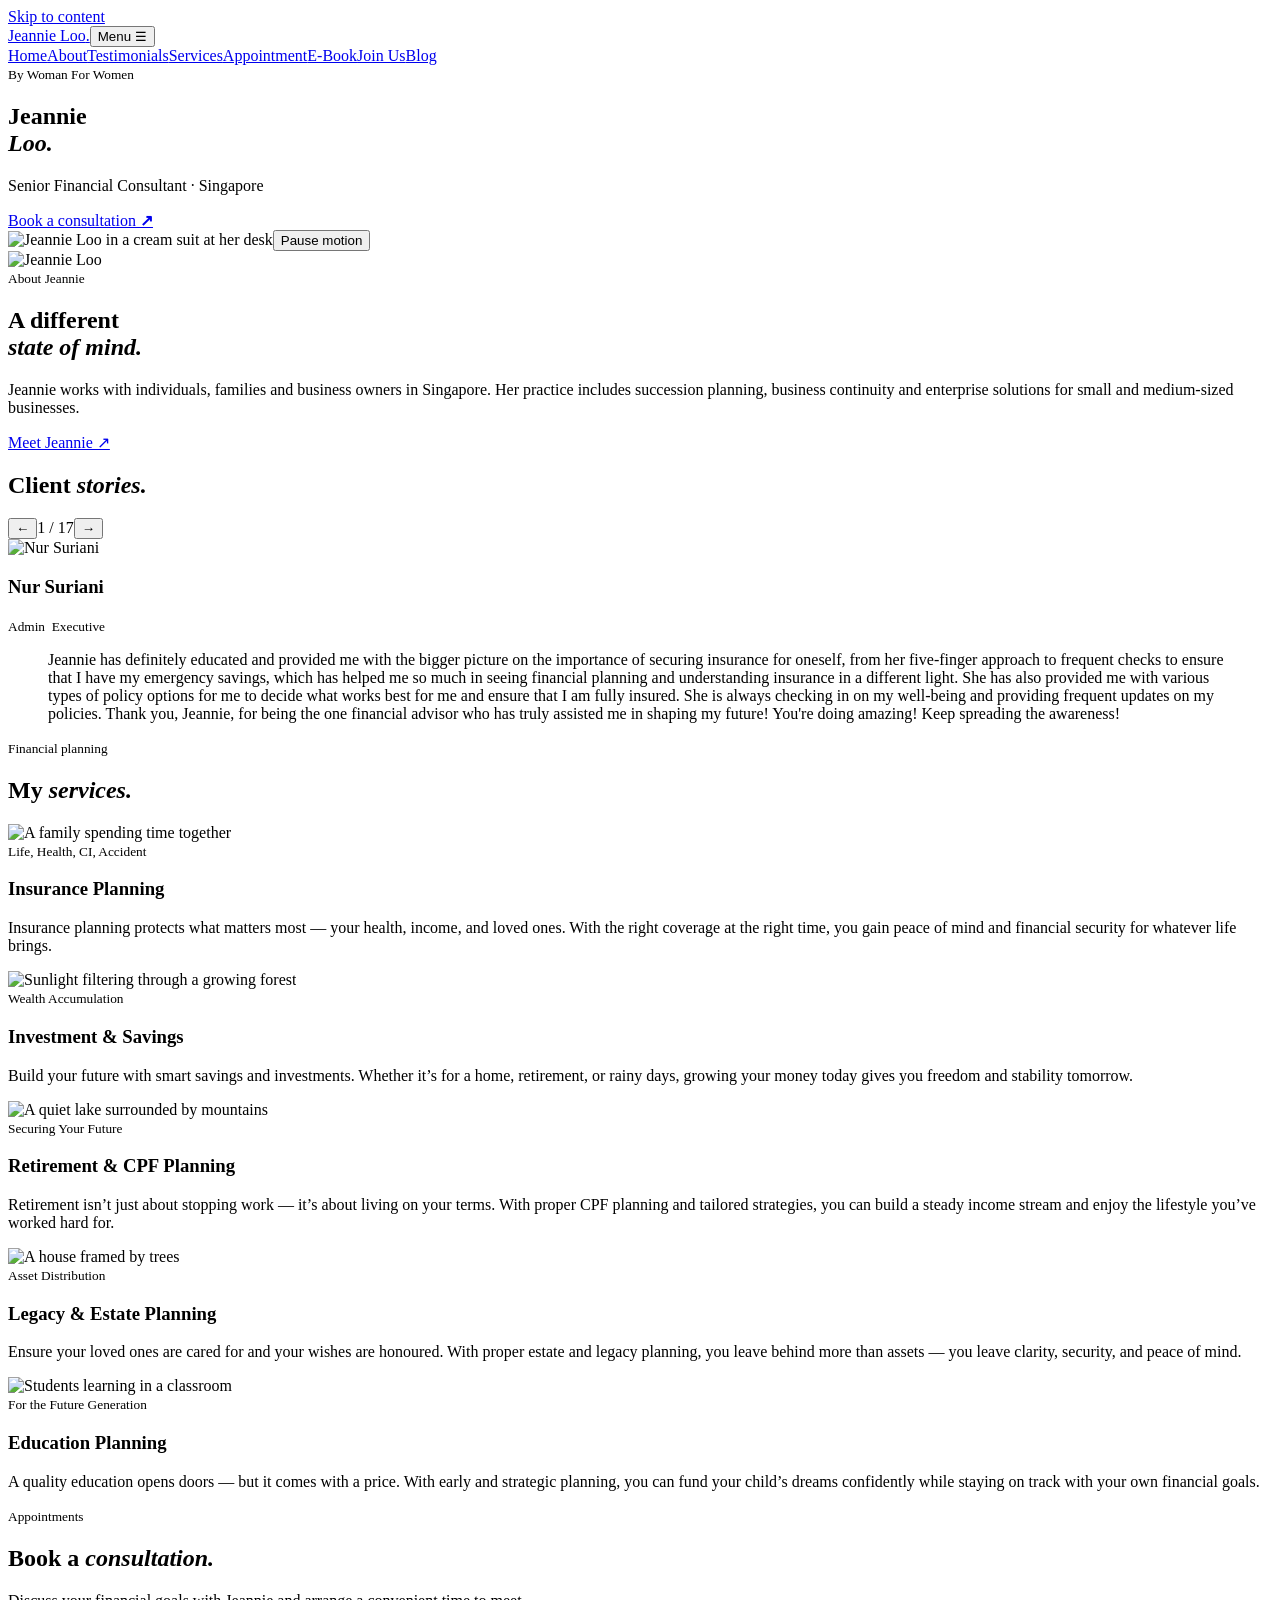
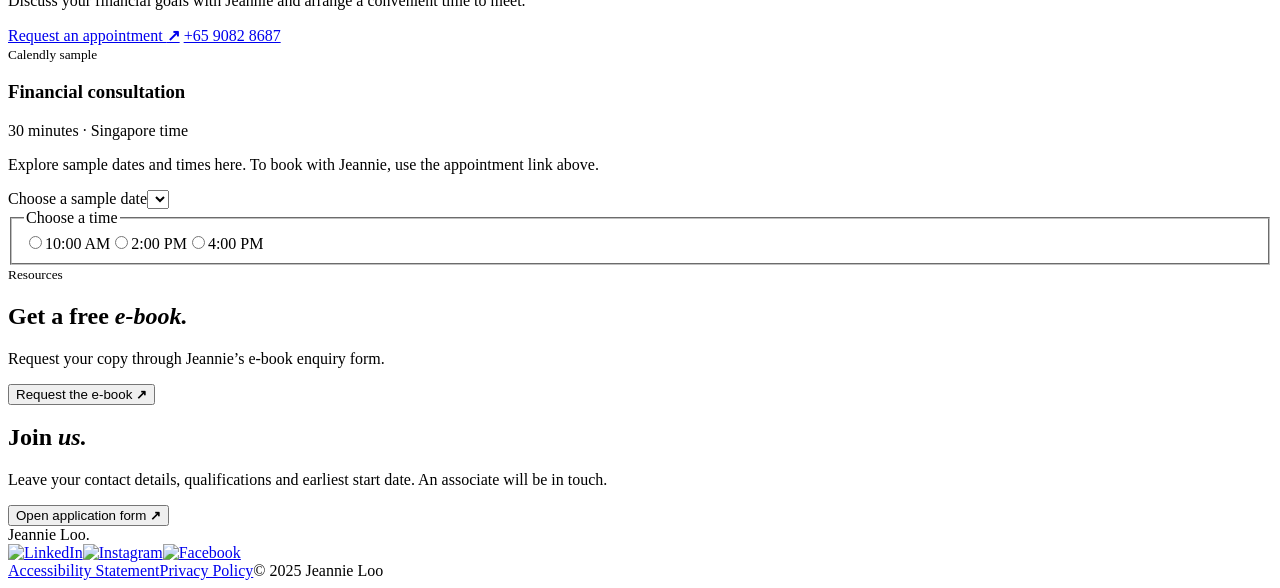
==== commit 7ab36a0b: "Stack mobile service photos and add sample scheduling panel" ====
--- a/index.html
+++ b/index.html
@@ -1,2 +1,2 @@
-<!doctype html><html lang="en"><head><meta charset="utf-8"><meta name="viewport" content="width=device-width,initial-scale=1"><title>Jeannie Loo · Senior Financial Consultant | Jeannie Loo</title><link rel="stylesheet" href="/JeannieLoo/style.css"><link rel="stylesheet" href="/JeannieLoo/site.css"><script defer src="/JeannieLoo/site.js"></script><link rel="stylesheet" href="/JeannieLoo/atlas.css"></head><body><a class="skip" href="#content">Skip to content</a><header><a class="brand" href="/JeannieLoo/">Jeannie Loo<span>.</span></a><button id="menu" aria-expanded="false" aria-controls="links">Menu ☰</button><nav id="links"><a href="/JeannieLoo/">Home</a><a href="/JeannieLoo/#about">About</a><a href="/JeannieLoo/#testimonials">Testimonials</a><a href="/JeannieLoo/#services">Services</a><a href="/JeannieLoo/#appointment">Appointment</a><a href="/JeannieLoo/#ebook">E-Book</a><a href="/JeannieLoo/#join">Join Us</a><a href="/JeannieLoo/blog/">Blog</a></nav></header><main id="content"><section class="cover"><div class="film" aria-hidden="true"><div class="shot first"></div><div class="shot second"></div></div><div class="covertext"><small>By Woman For Women</small><h1>Jeannie<br><em>Loo.</em></h1><div hidden aria-hidden="true" class="contours"><i></i><i></i><i></i><i></i><i></i><i></i></div><p>Senior Financial Consultant · Singapore</p><a class="button" href="#appointment">Book a consultation <b>↗</b></a></div><img class="" src="/JeannieLoo/e208a5_1873a958f7624697845c75d715ad53ef~mv2.jpg" alt="Jeannie Loo in a cream suit at her desk"><button class="film-control" aria-pressed="false">Pause motion</button></section><section class="split pad" id="about"><img class="" src="/JeannieLoo/e208a5_55717e714499435aab8990785a18ae53~mv2.jpg" alt="Jeannie Loo"><div><small>About Jeannie</small><h2>A different<br><em>state of mind.</em></h2><p>Jeannie works with individuals, families and business owners in Singapore. Her practice includes succession planning, business continuity and enterprise solutions for small and medium-sized businesses.</p><a class="line" href="/JeannieLoo/about/">Meet Jeannie ↗</a></div></section><section class="pad stories" id="testimonials"><div class="bar"><h2>Client <em>stories.</em></h2><div class="controls"><button id="prev" aria-label="Previous testimonial">←</button><span id="position" aria-live="polite">1 / 17</span><button id="next" aria-label="Next testimonial">→</button></div></div><div class="story" ><img src="/JeannieLoo/e208a5_dd2cf7bab30143aea7505353641a2179~mv2.jpg" alt="Nur Suriani"><div><h3>Nur Suriani</h3><small>Admin &nbsp;Executive</small><blockquote>Jeannie has definitely educated and provided me with the bigger picture on the importance of securing insurance for oneself, from her five-finger approach to frequent checks to ensure that I have my emergency savings, which has helped me so much in seeing financial planning and understanding insurance in a different light. She has also provided me with various types of policy options for me to decide what works best for me and ensure that I am fully insured. She is always checking in on my well-being and providing frequent updates on my policies. Thank you, Jeannie, for being the one financial advisor who has truly assisted me in shaping my future! You&#39;re doing amazing! Keep spreading the awareness!</blockquote></div></div><div class="story" hidden><img src="/JeannieLoo/e208a5_89570c9ac20e4c649c938f68543869f0~mv2.jpg" alt="Paul Choey"><div><h3>Paul Choey</h3><small>Teacher</small><blockquote>Jeannie has definitely educated and provided me with the bigger picture on the importance of securing insurance for oneself, from her five-finger approach to frequent checks to ensure that I have my emergency savings, which has helped me so much in seeing financial planning and understanding insurance in a different light. She has also provided me with various types of policy options for me to decide what works best for me and ensure that I am fully insured. She is always checking in on my well-being and providing frequent updates on my policies. Thank you, Jeannie, for being the one financial advisor who has truly assisted me in shaping my future! You&#39;re doing amazing! Keep spreading the awareness!</blockquote></div></div><div class="story" hidden><img src="/JeannieLoo/e208a5_2432cfa0d3844a5a909eae58338e43b8~mv2.jpg" alt="Amanda &amp; Yan Liang"><div><h3>Amanda &amp; Yan Liang</h3><small>PHD Students</small><blockquote>Jeannie is sensitive to our needs, and listened to our constraints. She is knowledgeable and explained everything in a clear fashion. She helped us to analyse and share various perspectives during the process and is not pushy, made us feel comfortable and we didn&#39;t feel pressured to buy unless we wanted it. We will definitely go back to her for any future financial advice.</blockquote></div></div><div class="story" hidden><img src="/JeannieLoo/e208a5_44573d0d85fa4f5cbf8aaa628e47def7~mv2.jpg" alt="Wendy Chui"><div><h3>Wendy Chui</h3><small>MOE Teacher</small><blockquote>Jeannie is someone who can turn complicated information into straight forward infographics and language for ease of understanding. She puts in extra effort to help client compare information, and strives to help her clients make well-informed decisions. Meetings with Jeannie is always inspiring and informative, as she analyzes her clients&#39; needs and gives her valuable recommendations backed by her intelligence, diligence, experience, and wisdom! You can fully trust Jeannie to recommend the best products for you, tailored to your needs. I can&#39;t praise Jeannie enough, she deserves all her awards!</blockquote></div></div><div class="story" hidden><img src="/JeannieLoo/e208a5_06e09d33274a483e8e4ec8174a724003~mv2.jpg" alt="Mazuin"><div><h3>Mazuin</h3><small>HR GT Law LLC</small><blockquote>Jeannie is a bubbly and friendly person. We clicked even after our first meet up. She is competent and diligent in her work and we really appreciate her rapid response to all our queries. She gives good advice and shares her excellent knowledge with us. She is a pleasure to work with.</blockquote></div></div><div class="story" hidden><img src="/JeannieLoo/e208a5_5c54dc5794274a8f9b7274e3aa2e978c~mv2.jpg" alt="Eric"><div><h3>Eric</h3><small>Value Investor</small><blockquote>Jeannie is very personable and genuine from the start, which makes opening up to her very easy. Her ability to see the big picture and look way ahead, opens your perspective to plan better. She is meticulous and shares her deeply thought out considerations in every aspect to help facilitate your decision making process by giving you options. She listens and seeks to understand your situation, which makes the financial planning process an enjoyable one, She gives unbiased and good financial advice beyond insurance. She has since become the dependable financal consultant I go to and is also a great friend to have.</blockquote></div></div><div class="story" hidden><img src="/JeannieLoo/e208a5_ad8035dc66f74adaa9983020cd9576a6~mv2.jpg" alt="Grace "><div><h3>Grace </h3><small>Business Owner</small><blockquote>Jeannie is very personable and genuine from the start, which makes opening up to her very easy. Her ability to see the big picture and look way ahead, opens your perspective to plan better. She is meticulous and shares her deeply thought out considerations in every aspect to help facilitate your decision making process by giving you options. She listens and seeks to understand your situation, which makes the financial planning process an enjoyable one, She gives unbiased and good financial advice beyond insurance. She has since become the dependable financial consultant I go to and is also a great friend to have.</blockquote></div></div><div class="story" hidden><img src="/JeannieLoo/e208a5_ad6658fb1b3d4714b12a3bfe94a1b192~mv2.jpg" alt="Meow Ling"><div><h3>Meow Ling</h3><small>SCB Executive Assistant</small><blockquote>I got to know Jeannie through my bestie, Since then, she has helped my family and I further understand our existing policies and to better plan our retirement. She has recommended a few very good policies by leveraging on our existing policies (I never knew that can be done). She has also made me understand the importance of an accident plan and the coverage for me and my family. Jeannie understands our family situation and made good and sound recommendations based on our financial capabilities. We never felt pressured and that is really an added point to me. Jeannie is definitely the adviser that you can trust. Through these times, we have also become very good friends. Thank you Jeannie!</blockquote></div></div><div class="story" hidden><img src="/JeannieLoo/e208a5_9a04a95d88d844758fd42cafd3227bd6~mv2.jpg" alt="Henry Goh"><div><h3>Henry Goh</h3><small>Business Development Manager</small><blockquote>Jeannie is a loving and spontaneous girl. She is ever ready to serve. She has been responsive to my queries and assists with my claims. She always goes for extra mile and will be there for you when you need it. I can fully vouch for that! She always has your interest at heart. She&#39;s the best!</blockquote></div></div><div class="story" hidden><img src="/JeannieLoo/e208a5_f0ee049e44a0473ca3c890f140361f80~mv2.jpg" alt="Ariel Zhang"><div><h3>Ariel Zhang</h3><small>Business Owner</small><blockquote>I first got to know Jeannie through a recommendation by a friend. Back then, I already have a financial advisor but wanted to seek second opinion as I felt I didn&#39;t quite understand what my previous advisor was sharing and felt uncomfortable with certain plans my previous advisor proposed. After meeting with Jeannie, it felt different. She made the process and planning simple to understand and shared how she rationalised it based on my needs and concerns. I felt more assured doing the planning with her as she listened and helped me understand better. She shared way beyond insurance protection, on CPF, how to decrease tax payable to earn interest and other useful financial tips. She is not pushy and very reassuring with the whole process which made me feel very comfortable.</blockquote></div></div><div class="story" hidden><img src="/JeannieLoo/e208a5_964fd6f24902427d94ab156356741d6b~mv2.jpg" alt="Gary"><div><h3>Gary</h3><small>Civil Engineering Branch Manager</small><blockquote>Jeannie is so easy to talk to and always provide competent, helpful and sincere financial advice. She will often go above and beyond to care for her client&#39;s needs and do so with a smile on her face. I&#39;m pleased with my dealings with her so far and will recommend her service to my friends. Many thanks Jeannie!</blockquote></div></div><div class="story" hidden><img src="/JeannieLoo/e208a5_a67cfb8d3b6f4bdb8d630e3f08cc783a~mv2.jpg" alt="Joyce"><div><h3>Joyce</h3><small>Admin &nbsp;Executive</small><blockquote>Jeannie was very kind and patient and took time to understand my situation. She really listens and did it consultation style to give good, specific, advice with clear steps on what I needed to do to improve my financial situation and life. Talking to her was easy and I could open up to her very quickly. I felt she is really different from the other advisors I came across where they would just keep asking me to buy plans. Jeannie on the other hand, did not, and I felt she really wanted me to do well. She gave me clear steps and breakdown to give me clarity on how I can better manage my finances.</blockquote></div></div><div class="story" hidden><img src="/JeannieLoo/e208a5_21a89292401a4bd0ba7fe5b11933f7b6~mv2.jpg" alt="Abhie"><div><h3>Abhie</h3><small>Teacher</small><blockquote>Jeannie is a caring and thoughtful adviser. She connects on a personal level beyond financial planning. Although I had 2 advisers prior, she made me feel that my finances are safe and protected under her care. She always shares honest feedbacks on financial planning decisions which is why I appreciate and trust her with this. Thank you for being more than an adviser - a friend!</blockquote></div></div><div class="story" hidden><img src="/JeannieLoo/e208a5_c2b1e7de900943938fd4fc62092fde09~mv2.jpg" alt="Victor Cornelius"><div><h3>Victor Cornelius</h3><small>SPLUNK Enterprise Account Director</small><blockquote>I worked with Jeannie on several of my financial requirements and I really admire her work ethic. She is organised, hardworking, and always go the extra mile. to understand and analyse my needs holistically rather than quoting blindly. She is definitely an asset to the organization she represents and I look forward to collaborate with her any time. Thank you Jeannie for always sharing your unique and creative financial perspective on the table. Keep up the good work!</blockquote></div></div><div class="story" hidden><img src="/JeannieLoo/e208a5_b150d7a589df43918745095eec5ae1e8~mv2.jpg" alt="Matthew"><div><h3>Matthew</h3><small>MOE Teacher</small><blockquote>Jeannie does financial review diligently. She is very structured and plans holisticaly to ensure we are covered in every aspect. During the process, she makes it visually clear for anyone to understand. She goes beyond and shares about Lasting Power of Attorney. Advanced Medical Directive, just to name a few; something that none of my previous agents did or tookantative to share. Jeannie is very resourceful and well connected in her network to extend help in other aspects of life as well.</blockquote></div></div><div class="story" hidden><img src="/JeannieLoo/e208a5_308742255c604a698bea9084612dc75c~mv2.jpg" alt="Wei Ling"><div><h3>Wei Ling</h3><small>MOE Teacher</small><blockquote>Jeannie is very clear with her explanations. She helps set realistic savings goals and plans for you. Her affirmations and support have helped me feel better. I have also benefitted from all her financial advice and plannings she made for me.</blockquote></div></div><div class="story" hidden><img src="/JeannieLoo/e208a5_529c3573c0924a7bbe17d87b7132ab83~mv2.jpg" alt="Samuel Koh"><div><h3>Samuel Koh</h3><small>Founder &amp; CEO of HQ</small><blockquote>Jeannie helped our team with our emplovee benefit setup She is conscientious and responsive in ner communication with us, a good listener and warm character that inspire confidence. She is also a keen learner who possess a hunger for deeper knowledge in the business of financial planning, business and estate planning. This enables her to add value to us in the longer term. Jeannie is also proactive and connect us with relevant people and talents in her network. I am appreciative of her work and relationship with our team. Looking forward to exciting times ahead working together.</blockquote></div></div></section><section class="pad" id="services"><small>Financial planning</small><h2>My <em>services.</em></h2><div class="services"><article><img class="" src="/JeannieLoo/service-insurance.jpg" alt="A family spending time together"><div><small>Life, Health, CI, Accident</small><h3>Insurance Planning</h3><p>Insurance planning protects what matters most &mdash; your health, income, and loved ones. With the right coverage at the right time, you gain peace of mind and financial security for whatever life brings.</p></div></article><article><img class="" src="/JeannieLoo/service-investment.jpg" alt="Sunlight filtering through a growing forest"><div><small>Wealth Accumulation</small><h3>Investment &amp; Savings</h3><p>Build your future with smart savings and investments. Whether it&rsquo;s for a home, retirement, or rainy days, growing your money today gives you freedom and stability tomorrow.</p></div></article><article><img class="" src="/JeannieLoo/service-retirement.jpg" alt="A quiet lake surrounded by mountains"><div><small>Securing Your Future</small><h3>Retirement &amp; CPF Planning</h3><p>Retirement isn&rsquo;t just about stopping work &mdash; it&rsquo;s about living on your terms. With proper CPF planning and tailored strategies, you can build a steady income stream and enjoy the lifestyle you&rsquo;ve worked hard for.</p></div></article><article><img class="" src="/JeannieLoo/service-legacy.jpg" alt="A house framed by trees"><div><small>Asset Distribution</small><h3>Legacy &amp; Estate Planning</h3><p>Ensure your loved ones are cared for and your wishes are honoured. With proper estate and legacy planning, you leave behind more than assets &mdash; you leave clarity, security, and peace of mind.</p></div></article><article><img class="" src="/JeannieLoo/service-education.jpg" alt="Students learning in a classroom"><div><small>For the Future Generation</small><h3>Education Planning</h3><p>A quality education opens doors &mdash; but it comes with a price. With early and strategic planning, you can fund your child&rsquo;s dreams confidently while staying on track with your own financial goals.</p></div></article></div></section><section class="pad consult" id="appointment"><small>Appointments</small><h2>Book a <em>consultation.</em></h2><p>Discuss your financial goals with Jeannie and arrange a convenient time to meet.</p><a class="button" href="mailto:jeannielooyr@pruadviser.com.sg?subject=Consultation%20request">Request an appointment <b>↗</b></a> <a class="line" href="tel:+6590828687">+65 9082 8687</a></section><section id="ebook" class="pad"><small>Resources</small><h2>Get a free <em>e-book.</em></h2><p>Request your copy through Jeannie’s e-book enquiry form.</p><button class="button enquiry" data-kind="ebook">Request the e-book <b>↗</b></button></section><section id="join"><div><h2>Join <em>us.</em></h2><p>Leave your contact details, qualifications and earliest start date. An associate will be in touch.</p></div><button class="button enquiry" data-kind="application">Open application form <b>↗</b></button></section></main><footer><div class="brand">Jeannie Loo<span>.</span></div><div class="social"><a href="https://www.linkedin.com/in/jeannie-loo/"><img width="24" alt="LinkedIn" src="/JeannieLoo/11062b_60c5fc4a3ecd49f2a697206b09eeace1~mv2.png"></a><a href="https://www.instagram.com/by_womanforwomen"><img width="24" alt="Instagram" src="/JeannieLoo/11062b_ca1d837ce7194421b781ee7384061a8e~mv2.png"></a><a href="https://www.facebook.com/share/12Kb7bbMKFm/"><img width="24" alt="Facebook" src="/JeannieLoo/11062b_362ef89dec51403eb0ee59a21bde967c~mv2.png"></a></div><a href="/JeannieLoo/accessibility-statement">Accessibility Statement</a><a href="/JeannieLoo/privacy-policy">Privacy Policy</a><span>© 2025 Jeannie Loo</span></footer></body></html>
+<!doctype html><html lang="en"><head><meta charset="utf-8"><meta name="viewport" content="width=device-width,initial-scale=1"><title>Jeannie Loo · Senior Financial Consultant | Jeannie Loo</title><link rel="stylesheet" href="/JeannieLoo/style.css"><link rel="stylesheet" href="/JeannieLoo/site.css"><script defer src="/JeannieLoo/site.js"></script><link rel="stylesheet" href="/JeannieLoo/atlas.css"></head><body><a class="skip" href="#content">Skip to content</a><header><a class="brand" href="/JeannieLoo/">Jeannie Loo<span>.</span></a><button id="menu" aria-expanded="false" aria-controls="links">Menu ☰</button><nav id="links"><a href="/JeannieLoo/">Home</a><a href="/JeannieLoo/#about">About</a><a href="/JeannieLoo/#testimonials">Testimonials</a><a href="/JeannieLoo/#services">Services</a><a href="/JeannieLoo/#appointment">Appointment</a><a href="/JeannieLoo/#ebook">E-Book</a><a href="/JeannieLoo/#join">Join Us</a><a href="/JeannieLoo/blog/">Blog</a></nav></header><main id="content"><section class="cover"><div class="film" aria-hidden="true"><div class="shot first"></div><div class="shot second"></div></div><div class="covertext"><small>By Woman For Women</small><h1>Jeannie<br><em>Loo.</em></h1><div hidden aria-hidden="true" class="contours"><i></i><i></i><i></i><i></i><i></i><i></i></div><p>Senior Financial Consultant · Singapore</p><a class="button" href="#appointment">Book a consultation <b>↗</b></a></div><img class="" src="/JeannieLoo/e208a5_1873a958f7624697845c75d715ad53ef~mv2.jpg" alt="Jeannie Loo in a cream suit at her desk"><button class="film-control" aria-pressed="false">Pause motion</button></section><section class="split pad" id="about"><img class="" src="/JeannieLoo/e208a5_55717e714499435aab8990785a18ae53~mv2.jpg" alt="Jeannie Loo"><div><small>About Jeannie</small><h2>A different<br><em>state of mind.</em></h2><p>Jeannie works with individuals, families and business owners in Singapore. Her practice includes succession planning, business continuity and enterprise solutions for small and medium-sized businesses.</p><a class="line" href="/JeannieLoo/about/">Meet Jeannie ↗</a></div></section><section class="pad stories" id="testimonials"><div class="bar"><h2>Client <em>stories.</em></h2><div class="controls"><button id="prev" aria-label="Previous testimonial">←</button><span id="position" aria-live="polite">1 / 17</span><button id="next" aria-label="Next testimonial">→</button></div></div><div class="story" ><img src="/JeannieLoo/e208a5_dd2cf7bab30143aea7505353641a2179~mv2.jpg" alt="Nur Suriani"><div><h3>Nur Suriani</h3><small>Admin &nbsp;Executive</small><blockquote>Jeannie has definitely educated and provided me with the bigger picture on the importance of securing insurance for oneself, from her five-finger approach to frequent checks to ensure that I have my emergency savings, which has helped me so much in seeing financial planning and understanding insurance in a different light. She has also provided me with various types of policy options for me to decide what works best for me and ensure that I am fully insured. She is always checking in on my well-being and providing frequent updates on my policies. Thank you, Jeannie, for being the one financial advisor who has truly assisted me in shaping my future! You&#39;re doing amazing! Keep spreading the awareness!</blockquote></div></div><div class="story" hidden><img src="/JeannieLoo/e208a5_89570c9ac20e4c649c938f68543869f0~mv2.jpg" alt="Paul Choey"><div><h3>Paul Choey</h3><small>Teacher</small><blockquote>Jeannie has definitely educated and provided me with the bigger picture on the importance of securing insurance for oneself, from her five-finger approach to frequent checks to ensure that I have my emergency savings, which has helped me so much in seeing financial planning and understanding insurance in a different light. She has also provided me with various types of policy options for me to decide what works best for me and ensure that I am fully insured. She is always checking in on my well-being and providing frequent updates on my policies. Thank you, Jeannie, for being the one financial advisor who has truly assisted me in shaping my future! You&#39;re doing amazing! Keep spreading the awareness!</blockquote></div></div><div class="story" hidden><img src="/JeannieLoo/e208a5_2432cfa0d3844a5a909eae58338e43b8~mv2.jpg" alt="Amanda &amp; Yan Liang"><div><h3>Amanda &amp; Yan Liang</h3><small>PHD Students</small><blockquote>Jeannie is sensitive to our needs, and listened to our constraints. She is knowledgeable and explained everything in a clear fashion. She helped us to analyse and share various perspectives during the process and is not pushy, made us feel comfortable and we didn&#39;t feel pressured to buy unless we wanted it. We will definitely go back to her for any future financial advice.</blockquote></div></div><div class="story" hidden><img src="/JeannieLoo/e208a5_44573d0d85fa4f5cbf8aaa628e47def7~mv2.jpg" alt="Wendy Chui"><div><h3>Wendy Chui</h3><small>MOE Teacher</small><blockquote>Jeannie is someone who can turn complicated information into straight forward infographics and language for ease of understanding. She puts in extra effort to help client compare information, and strives to help her clients make well-informed decisions. Meetings with Jeannie is always inspiring and informative, as she analyzes her clients&#39; needs and gives her valuable recommendations backed by her intelligence, diligence, experience, and wisdom! You can fully trust Jeannie to recommend the best products for you, tailored to your needs. I can&#39;t praise Jeannie enough, she deserves all her awards!</blockquote></div></div><div class="story" hidden><img src="/JeannieLoo/e208a5_06e09d33274a483e8e4ec8174a724003~mv2.jpg" alt="Mazuin"><div><h3>Mazuin</h3><small>HR GT Law LLC</small><blockquote>Jeannie is a bubbly and friendly person. We clicked even after our first meet up. She is competent and diligent in her work and we really appreciate her rapid response to all our queries. She gives good advice and shares her excellent knowledge with us. She is a pleasure to work with.</blockquote></div></div><div class="story" hidden><img src="/JeannieLoo/e208a5_5c54dc5794274a8f9b7274e3aa2e978c~mv2.jpg" alt="Eric"><div><h3>Eric</h3><small>Value Investor</small><blockquote>Jeannie is very personable and genuine from the start, which makes opening up to her very easy. Her ability to see the big picture and look way ahead, opens your perspective to plan better. She is meticulous and shares her deeply thought out considerations in every aspect to help facilitate your decision making process by giving you options. She listens and seeks to understand your situation, which makes the financial planning process an enjoyable one, She gives unbiased and good financial advice beyond insurance. She has since become the dependable financal consultant I go to and is also a great friend to have.</blockquote></div></div><div class="story" hidden><img src="/JeannieLoo/e208a5_ad8035dc66f74adaa9983020cd9576a6~mv2.jpg" alt="Grace "><div><h3>Grace </h3><small>Business Owner</small><blockquote>Jeannie is very personable and genuine from the start, which makes opening up to her very easy. Her ability to see the big picture and look way ahead, opens your perspective to plan better. She is meticulous and shares her deeply thought out considerations in every aspect to help facilitate your decision making process by giving you options. She listens and seeks to understand your situation, which makes the financial planning process an enjoyable one, She gives unbiased and good financial advice beyond insurance. She has since become the dependable financial consultant I go to and is also a great friend to have.</blockquote></div></div><div class="story" hidden><img src="/JeannieLoo/e208a5_ad6658fb1b3d4714b12a3bfe94a1b192~mv2.jpg" alt="Meow Ling"><div><h3>Meow Ling</h3><small>SCB Executive Assistant</small><blockquote>I got to know Jeannie through my bestie, Since then, she has helped my family and I further understand our existing policies and to better plan our retirement. She has recommended a few very good policies by leveraging on our existing policies (I never knew that can be done). She has also made me understand the importance of an accident plan and the coverage for me and my family. Jeannie understands our family situation and made good and sound recommendations based on our financial capabilities. We never felt pressured and that is really an added point to me. Jeannie is definitely the adviser that you can trust. Through these times, we have also become very good friends. Thank you Jeannie!</blockquote></div></div><div class="story" hidden><img src="/JeannieLoo/e208a5_9a04a95d88d844758fd42cafd3227bd6~mv2.jpg" alt="Henry Goh"><div><h3>Henry Goh</h3><small>Business Development Manager</small><blockquote>Jeannie is a loving and spontaneous girl. She is ever ready to serve. She has been responsive to my queries and assists with my claims. She always goes for extra mile and will be there for you when you need it. I can fully vouch for that! She always has your interest at heart. She&#39;s the best!</blockquote></div></div><div class="story" hidden><img src="/JeannieLoo/e208a5_f0ee049e44a0473ca3c890f140361f80~mv2.jpg" alt="Ariel Zhang"><div><h3>Ariel Zhang</h3><small>Business Owner</small><blockquote>I first got to know Jeannie through a recommendation by a friend. Back then, I already have a financial advisor but wanted to seek second opinion as I felt I didn&#39;t quite understand what my previous advisor was sharing and felt uncomfortable with certain plans my previous advisor proposed. After meeting with Jeannie, it felt different. She made the process and planning simple to understand and shared how she rationalised it based on my needs and concerns. I felt more assured doing the planning with her as she listened and helped me understand better. She shared way beyond insurance protection, on CPF, how to decrease tax payable to earn interest and other useful financial tips. She is not pushy and very reassuring with the whole process which made me feel very comfortable.</blockquote></div></div><div class="story" hidden><img src="/JeannieLoo/e208a5_964fd6f24902427d94ab156356741d6b~mv2.jpg" alt="Gary"><div><h3>Gary</h3><small>Civil Engineering Branch Manager</small><blockquote>Jeannie is so easy to talk to and always provide competent, helpful and sincere financial advice. She will often go above and beyond to care for her client&#39;s needs and do so with a smile on her face. I&#39;m pleased with my dealings with her so far and will recommend her service to my friends. Many thanks Jeannie!</blockquote></div></div><div class="story" hidden><img src="/JeannieLoo/e208a5_a67cfb8d3b6f4bdb8d630e3f08cc783a~mv2.jpg" alt="Joyce"><div><h3>Joyce</h3><small>Admin &nbsp;Executive</small><blockquote>Jeannie was very kind and patient and took time to understand my situation. She really listens and did it consultation style to give good, specific, advice with clear steps on what I needed to do to improve my financial situation and life. Talking to her was easy and I could open up to her very quickly. I felt she is really different from the other advisors I came across where they would just keep asking me to buy plans. Jeannie on the other hand, did not, and I felt she really wanted me to do well. She gave me clear steps and breakdown to give me clarity on how I can better manage my finances.</blockquote></div></div><div class="story" hidden><img src="/JeannieLoo/e208a5_21a89292401a4bd0ba7fe5b11933f7b6~mv2.jpg" alt="Abhie"><div><h3>Abhie</h3><small>Teacher</small><blockquote>Jeannie is a caring and thoughtful adviser. She connects on a personal level beyond financial planning. Although I had 2 advisers prior, she made me feel that my finances are safe and protected under her care. She always shares honest feedbacks on financial planning decisions which is why I appreciate and trust her with this. Thank you for being more than an adviser - a friend!</blockquote></div></div><div class="story" hidden><img src="/JeannieLoo/e208a5_c2b1e7de900943938fd4fc62092fde09~mv2.jpg" alt="Victor Cornelius"><div><h3>Victor Cornelius</h3><small>SPLUNK Enterprise Account Director</small><blockquote>I worked with Jeannie on several of my financial requirements and I really admire her work ethic. She is organised, hardworking, and always go the extra mile. to understand and analyse my needs holistically rather than quoting blindly. She is definitely an asset to the organization she represents and I look forward to collaborate with her any time. Thank you Jeannie for always sharing your unique and creative financial perspective on the table. Keep up the good work!</blockquote></div></div><div class="story" hidden><img src="/JeannieLoo/e208a5_b150d7a589df43918745095eec5ae1e8~mv2.jpg" alt="Matthew"><div><h3>Matthew</h3><small>MOE Teacher</small><blockquote>Jeannie does financial review diligently. She is very structured and plans holisticaly to ensure we are covered in every aspect. During the process, she makes it visually clear for anyone to understand. She goes beyond and shares about Lasting Power of Attorney. Advanced Medical Directive, just to name a few; something that none of my previous agents did or tookantative to share. Jeannie is very resourceful and well connected in her network to extend help in other aspects of life as well.</blockquote></div></div><div class="story" hidden><img src="/JeannieLoo/e208a5_308742255c604a698bea9084612dc75c~mv2.jpg" alt="Wei Ling"><div><h3>Wei Ling</h3><small>MOE Teacher</small><blockquote>Jeannie is very clear with her explanations. She helps set realistic savings goals and plans for you. Her affirmations and support have helped me feel better. I have also benefitted from all her financial advice and plannings she made for me.</blockquote></div></div><div class="story" hidden><img src="/JeannieLoo/e208a5_529c3573c0924a7bbe17d87b7132ab83~mv2.jpg" alt="Samuel Koh"><div><h3>Samuel Koh</h3><small>Founder &amp; CEO of HQ</small><blockquote>Jeannie helped our team with our emplovee benefit setup She is conscientious and responsive in ner communication with us, a good listener and warm character that inspire confidence. She is also a keen learner who possess a hunger for deeper knowledge in the business of financial planning, business and estate planning. This enables her to add value to us in the longer term. Jeannie is also proactive and connect us with relevant people and talents in her network. I am appreciative of her work and relationship with our team. Looking forward to exciting times ahead working together.</blockquote></div></div></section><section class="pad" id="services"><small>Financial planning</small><h2>My <em>services.</em></h2><div class="services"><article><img class="" src="/JeannieLoo/service-insurance.jpg" alt="A family spending time together"><div><small>Life, Health, CI, Accident</small><h3>Insurance Planning</h3><p>Insurance planning protects what matters most &mdash; your health, income, and loved ones. With the right coverage at the right time, you gain peace of mind and financial security for whatever life brings.</p></div></article><article><img class="" src="/JeannieLoo/service-investment.jpg" alt="Sunlight filtering through a growing forest"><div><small>Wealth Accumulation</small><h3>Investment &amp; Savings</h3><p>Build your future with smart savings and investments. Whether it&rsquo;s for a home, retirement, or rainy days, growing your money today gives you freedom and stability tomorrow.</p></div></article><article><img class="" src="/JeannieLoo/service-retirement.jpg" alt="A quiet lake surrounded by mountains"><div><small>Securing Your Future</small><h3>Retirement &amp; CPF Planning</h3><p>Retirement isn&rsquo;t just about stopping work &mdash; it&rsquo;s about living on your terms. With proper CPF planning and tailored strategies, you can build a steady income stream and enjoy the lifestyle you&rsquo;ve worked hard for.</p></div></article><article><img class="" src="/JeannieLoo/service-legacy.jpg" alt="A house framed by trees"><div><small>Asset Distribution</small><h3>Legacy &amp; Estate Planning</h3><p>Ensure your loved ones are cared for and your wishes are honoured. With proper estate and legacy planning, you leave behind more than assets &mdash; you leave clarity, security, and peace of mind.</p></div></article><article><img class="" src="/JeannieLoo/service-education.jpg" alt="Students learning in a classroom"><div><small>For the Future Generation</small><h3>Education Planning</h3><p>A quality education opens doors &mdash; but it comes with a price. With early and strategic planning, you can fund your child&rsquo;s dreams confidently while staying on track with your own financial goals.</p></div></article></div></section><section class="pad consult" id="appointment"><small>Appointments</small><h2>Book a <em>consultation.</em></h2><p>Discuss your financial goals with Jeannie and arrange a convenient time to meet.</p><a class="button" href="mailto:jeannielooyr@pruadviser.com.sg?subject=Consultation%20request">Request an appointment <b>↗</b></a> <a class="line" href="tel:+6590828687">+65 9082 8687</a><div class="schedule-preview"><div><small>Calendly sample</small><h3>Financial consultation</h3><p>30 minutes · Singapore time</p><p>Explore sample dates and times here. To book with Jeannie, use the appointment link above.</p></div><div><label for="sample-day">Choose a sample date</label><select id="sample-day"></select><fieldset><legend>Choose a time</legend><label><input type="radio" name="sample-time" value="10:00 AM">10:00 AM</label><label><input type="radio" name="sample-time" value="2:00 PM">2:00 PM</label><label><input type="radio" name="sample-time" value="4:00 PM">4:00 PM</label></fieldset><output aria-live="polite" id="sample-result"></output></div></div></section><section id="ebook" class="pad"><small>Resources</small><h2>Get a free <em>e-book.</em></h2><p>Request your copy through Jeannie’s e-book enquiry form.</p><button class="button enquiry" data-kind="ebook">Request the e-book <b>↗</b></button></section><section id="join"><div><h2>Join <em>us.</em></h2><p>Leave your contact details, qualifications and earliest start date. An associate will be in touch.</p></div><button class="button enquiry" data-kind="application">Open application form <b>↗</b></button></section></main><footer><div class="brand">Jeannie Loo<span>.</span></div><div class="social"><a href="https://www.linkedin.com/in/jeannie-loo/"><img width="24" alt="LinkedIn" src="/JeannieLoo/11062b_60c5fc4a3ecd49f2a697206b09eeace1~mv2.png"></a><a href="https://www.instagram.com/by_womanforwomen"><img width="24" alt="Instagram" src="/JeannieLoo/11062b_ca1d837ce7194421b781ee7384061a8e~mv2.png"></a><a href="https://www.facebook.com/share/12Kb7bbMKFm/"><img width="24" alt="Facebook" src="/JeannieLoo/11062b_362ef89dec51403eb0ee59a21bde967c~mv2.png"></a></div><a href="/JeannieLoo/accessibility-statement">Accessibility Statement</a><a href="/JeannieLoo/privacy-policy">Privacy Policy</a><span>© 2025 Jeannie Loo</span></footer></body></html>
 
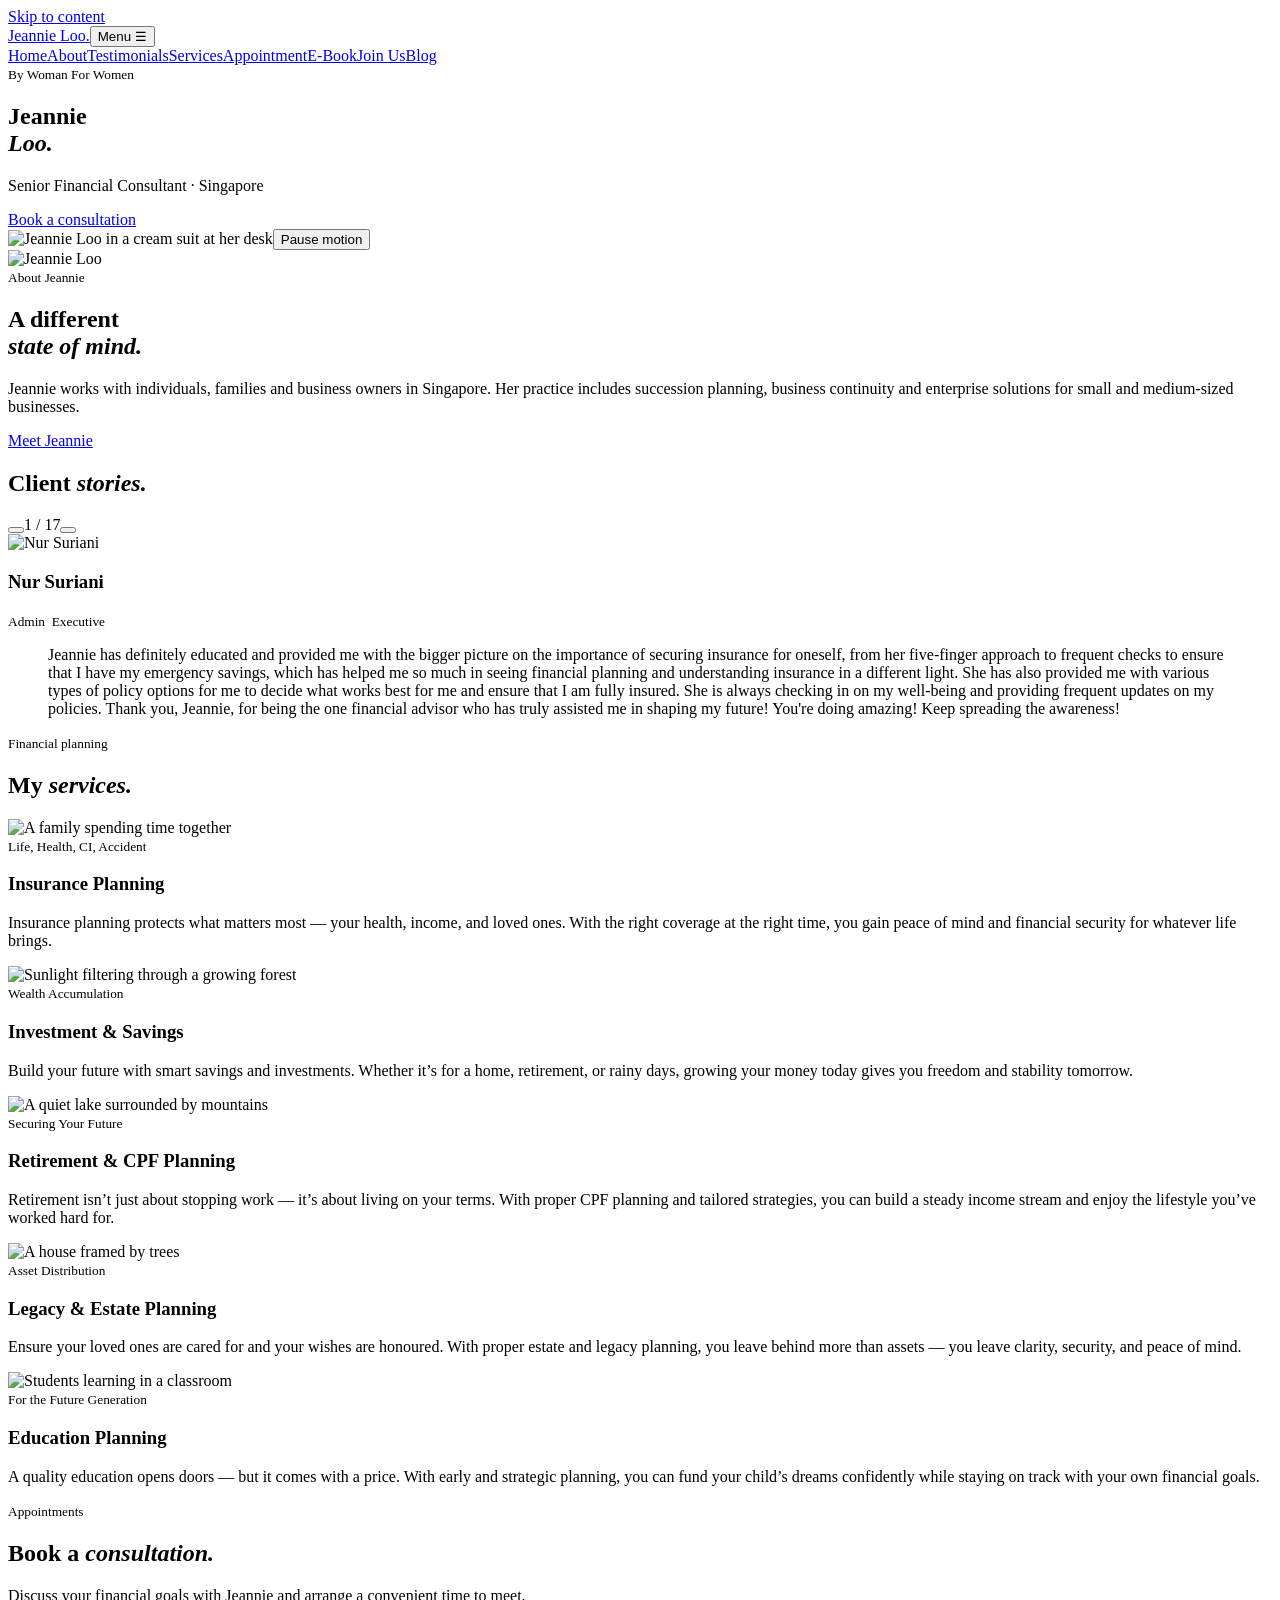
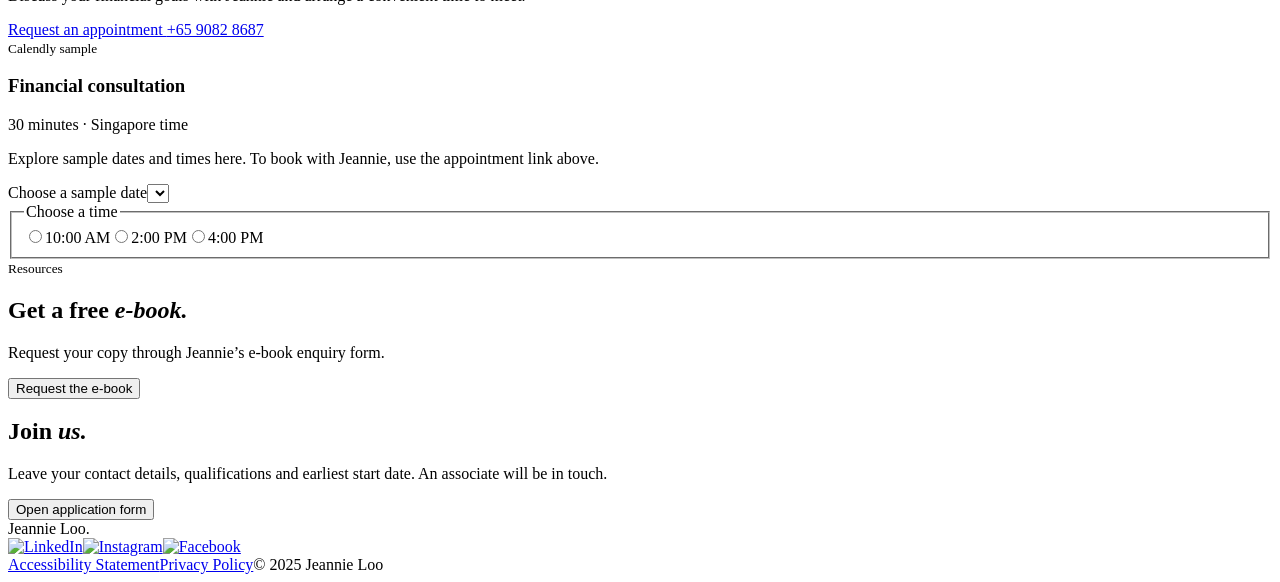
==== commit 4028c159: "Use shared SVG arrows and record the mobile icon convention" ====
--- a/index.html
+++ b/index.html
@@ -1,2 +1,2 @@
-<!doctype html><html lang="en"><head><meta charset="utf-8"><meta name="viewport" content="width=device-width,initial-scale=1"><title>Jeannie Loo · Senior Financial Consultant | Jeannie Loo</title><link rel="stylesheet" href="/JeannieLoo/style.css"><link rel="stylesheet" href="/JeannieLoo/site.css"><script defer src="/JeannieLoo/site.js"></script><link rel="stylesheet" href="/JeannieLoo/atlas.css"></head><body><a class="skip" href="#content">Skip to content</a><header><a class="brand" href="/JeannieLoo/">Jeannie Loo<span>.</span></a><button id="menu" aria-expanded="false" aria-controls="links">Menu ☰</button><nav id="links"><a href="/JeannieLoo/">Home</a><a href="/JeannieLoo/#about">About</a><a href="/JeannieLoo/#testimonials">Testimonials</a><a href="/JeannieLoo/#services">Services</a><a href="/JeannieLoo/#appointment">Appointment</a><a href="/JeannieLoo/#ebook">E-Book</a><a href="/JeannieLoo/#join">Join Us</a><a href="/JeannieLoo/blog/">Blog</a></nav></header><main id="content"><section class="cover"><div class="film" aria-hidden="true"><div class="shot first"></div><div class="shot second"></div></div><div class="covertext"><small>By Woman For Women</small><h1>Jeannie<br><em>Loo.</em></h1><div hidden aria-hidden="true" class="contours"><i></i><i></i><i></i><i></i><i></i><i></i></div><p>Senior Financial Consultant · Singapore</p><a class="button" href="#appointment">Book a consultation <b>↗</b></a></div><img class="" src="/JeannieLoo/e208a5_1873a958f7624697845c75d715ad53ef~mv2.jpg" alt="Jeannie Loo in a cream suit at her desk"><button class="film-control" aria-pressed="false">Pause motion</button></section><section class="split pad" id="about"><img class="" src="/JeannieLoo/e208a5_55717e714499435aab8990785a18ae53~mv2.jpg" alt="Jeannie Loo"><div><small>About Jeannie</small><h2>A different<br><em>state of mind.</em></h2><p>Jeannie works with individuals, families and business owners in Singapore. Her practice includes succession planning, business continuity and enterprise solutions for small and medium-sized businesses.</p><a class="line" href="/JeannieLoo/about/">Meet Jeannie ↗</a></div></section><section class="pad stories" id="testimonials"><div class="bar"><h2>Client <em>stories.</em></h2><div class="controls"><button id="prev" aria-label="Previous testimonial">←</button><span id="position" aria-live="polite">1 / 17</span><button id="next" aria-label="Next testimonial">→</button></div></div><div class="story" ><img src="/JeannieLoo/e208a5_dd2cf7bab30143aea7505353641a2179~mv2.jpg" alt="Nur Suriani"><div><h3>Nur Suriani</h3><small>Admin &nbsp;Executive</small><blockquote>Jeannie has definitely educated and provided me with the bigger picture on the importance of securing insurance for oneself, from her five-finger approach to frequent checks to ensure that I have my emergency savings, which has helped me so much in seeing financial planning and understanding insurance in a different light. She has also provided me with various types of policy options for me to decide what works best for me and ensure that I am fully insured. She is always checking in on my well-being and providing frequent updates on my policies. Thank you, Jeannie, for being the one financial advisor who has truly assisted me in shaping my future! You&#39;re doing amazing! Keep spreading the awareness!</blockquote></div></div><div class="story" hidden><img src="/JeannieLoo/e208a5_89570c9ac20e4c649c938f68543869f0~mv2.jpg" alt="Paul Choey"><div><h3>Paul Choey</h3><small>Teacher</small><blockquote>Jeannie has definitely educated and provided me with the bigger picture on the importance of securing insurance for oneself, from her five-finger approach to frequent checks to ensure that I have my emergency savings, which has helped me so much in seeing financial planning and understanding insurance in a different light. She has also provided me with various types of policy options for me to decide what works best for me and ensure that I am fully insured. She is always checking in on my well-being and providing frequent updates on my policies. Thank you, Jeannie, for being the one financial advisor who has truly assisted me in shaping my future! You&#39;re doing amazing! Keep spreading the awareness!</blockquote></div></div><div class="story" hidden><img src="/JeannieLoo/e208a5_2432cfa0d3844a5a909eae58338e43b8~mv2.jpg" alt="Amanda &amp; Yan Liang"><div><h3>Amanda &amp; Yan Liang</h3><small>PHD Students</small><blockquote>Jeannie is sensitive to our needs, and listened to our constraints. She is knowledgeable and explained everything in a clear fashion. She helped us to analyse and share various perspectives during the process and is not pushy, made us feel comfortable and we didn&#39;t feel pressured to buy unless we wanted it. We will definitely go back to her for any future financial advice.</blockquote></div></div><div class="story" hidden><img src="/JeannieLoo/e208a5_44573d0d85fa4f5cbf8aaa628e47def7~mv2.jpg" alt="Wendy Chui"><div><h3>Wendy Chui</h3><small>MOE Teacher</small><blockquote>Jeannie is someone who can turn complicated information into straight forward infographics and language for ease of understanding. She puts in extra effort to help client compare information, and strives to help her clients make well-informed decisions. Meetings with Jeannie is always inspiring and informative, as she analyzes her clients&#39; needs and gives her valuable recommendations backed by her intelligence, diligence, experience, and wisdom! You can fully trust Jeannie to recommend the best products for you, tailored to your needs. I can&#39;t praise Jeannie enough, she deserves all her awards!</blockquote></div></div><div class="story" hidden><img src="/JeannieLoo/e208a5_06e09d33274a483e8e4ec8174a724003~mv2.jpg" alt="Mazuin"><div><h3>Mazuin</h3><small>HR GT Law LLC</small><blockquote>Jeannie is a bubbly and friendly person. We clicked even after our first meet up. She is competent and diligent in her work and we really appreciate her rapid response to all our queries. She gives good advice and shares her excellent knowledge with us. She is a pleasure to work with.</blockquote></div></div><div class="story" hidden><img src="/JeannieLoo/e208a5_5c54dc5794274a8f9b7274e3aa2e978c~mv2.jpg" alt="Eric"><div><h3>Eric</h3><small>Value Investor</small><blockquote>Jeannie is very personable and genuine from the start, which makes opening up to her very easy. Her ability to see the big picture and look way ahead, opens your perspective to plan better. She is meticulous and shares her deeply thought out considerations in every aspect to help facilitate your decision making process by giving you options. She listens and seeks to understand your situation, which makes the financial planning process an enjoyable one, She gives unbiased and good financial advice beyond insurance. She has since become the dependable financal consultant I go to and is also a great friend to have.</blockquote></div></div><div class="story" hidden><img src="/JeannieLoo/e208a5_ad8035dc66f74adaa9983020cd9576a6~mv2.jpg" alt="Grace "><div><h3>Grace </h3><small>Business Owner</small><blockquote>Jeannie is very personable and genuine from the start, which makes opening up to her very easy. Her ability to see the big picture and look way ahead, opens your perspective to plan better. She is meticulous and shares her deeply thought out considerations in every aspect to help facilitate your decision making process by giving you options. She listens and seeks to understand your situation, which makes the financial planning process an enjoyable one, She gives unbiased and good financial advice beyond insurance. She has since become the dependable financial consultant I go to and is also a great friend to have.</blockquote></div></div><div class="story" hidden><img src="/JeannieLoo/e208a5_ad6658fb1b3d4714b12a3bfe94a1b192~mv2.jpg" alt="Meow Ling"><div><h3>Meow Ling</h3><small>SCB Executive Assistant</small><blockquote>I got to know Jeannie through my bestie, Since then, she has helped my family and I further understand our existing policies and to better plan our retirement. She has recommended a few very good policies by leveraging on our existing policies (I never knew that can be done). She has also made me understand the importance of an accident plan and the coverage for me and my family. Jeannie understands our family situation and made good and sound recommendations based on our financial capabilities. We never felt pressured and that is really an added point to me. Jeannie is definitely the adviser that you can trust. Through these times, we have also become very good friends. Thank you Jeannie!</blockquote></div></div><div class="story" hidden><img src="/JeannieLoo/e208a5_9a04a95d88d844758fd42cafd3227bd6~mv2.jpg" alt="Henry Goh"><div><h3>Henry Goh</h3><small>Business Development Manager</small><blockquote>Jeannie is a loving and spontaneous girl. She is ever ready to serve. She has been responsive to my queries and assists with my claims. She always goes for extra mile and will be there for you when you need it. I can fully vouch for that! She always has your interest at heart. She&#39;s the best!</blockquote></div></div><div class="story" hidden><img src="/JeannieLoo/e208a5_f0ee049e44a0473ca3c890f140361f80~mv2.jpg" alt="Ariel Zhang"><div><h3>Ariel Zhang</h3><small>Business Owner</small><blockquote>I first got to know Jeannie through a recommendation by a friend. Back then, I already have a financial advisor but wanted to seek second opinion as I felt I didn&#39;t quite understand what my previous advisor was sharing and felt uncomfortable with certain plans my previous advisor proposed. After meeting with Jeannie, it felt different. She made the process and planning simple to understand and shared how she rationalised it based on my needs and concerns. I felt more assured doing the planning with her as she listened and helped me understand better. She shared way beyond insurance protection, on CPF, how to decrease tax payable to earn interest and other useful financial tips. She is not pushy and very reassuring with the whole process which made me feel very comfortable.</blockquote></div></div><div class="story" hidden><img src="/JeannieLoo/e208a5_964fd6f24902427d94ab156356741d6b~mv2.jpg" alt="Gary"><div><h3>Gary</h3><small>Civil Engineering Branch Manager</small><blockquote>Jeannie is so easy to talk to and always provide competent, helpful and sincere financial advice. She will often go above and beyond to care for her client&#39;s needs and do so with a smile on her face. I&#39;m pleased with my dealings with her so far and will recommend her service to my friends. Many thanks Jeannie!</blockquote></div></div><div class="story" hidden><img src="/JeannieLoo/e208a5_a67cfb8d3b6f4bdb8d630e3f08cc783a~mv2.jpg" alt="Joyce"><div><h3>Joyce</h3><small>Admin &nbsp;Executive</small><blockquote>Jeannie was very kind and patient and took time to understand my situation. She really listens and did it consultation style to give good, specific, advice with clear steps on what I needed to do to improve my financial situation and life. Talking to her was easy and I could open up to her very quickly. I felt she is really different from the other advisors I came across where they would just keep asking me to buy plans. Jeannie on the other hand, did not, and I felt she really wanted me to do well. She gave me clear steps and breakdown to give me clarity on how I can better manage my finances.</blockquote></div></div><div class="story" hidden><img src="/JeannieLoo/e208a5_21a89292401a4bd0ba7fe5b11933f7b6~mv2.jpg" alt="Abhie"><div><h3>Abhie</h3><small>Teacher</small><blockquote>Jeannie is a caring and thoughtful adviser. She connects on a personal level beyond financial planning. Although I had 2 advisers prior, she made me feel that my finances are safe and protected under her care. She always shares honest feedbacks on financial planning decisions which is why I appreciate and trust her with this. Thank you for being more than an adviser - a friend!</blockquote></div></div><div class="story" hidden><img src="/JeannieLoo/e208a5_c2b1e7de900943938fd4fc62092fde09~mv2.jpg" alt="Victor Cornelius"><div><h3>Victor Cornelius</h3><small>SPLUNK Enterprise Account Director</small><blockquote>I worked with Jeannie on several of my financial requirements and I really admire her work ethic. She is organised, hardworking, and always go the extra mile. to understand and analyse my needs holistically rather than quoting blindly. She is definitely an asset to the organization she represents and I look forward to collaborate with her any time. Thank you Jeannie for always sharing your unique and creative financial perspective on the table. Keep up the good work!</blockquote></div></div><div class="story" hidden><img src="/JeannieLoo/e208a5_b150d7a589df43918745095eec5ae1e8~mv2.jpg" alt="Matthew"><div><h3>Matthew</h3><small>MOE Teacher</small><blockquote>Jeannie does financial review diligently. She is very structured and plans holisticaly to ensure we are covered in every aspect. During the process, she makes it visually clear for anyone to understand. She goes beyond and shares about Lasting Power of Attorney. Advanced Medical Directive, just to name a few; something that none of my previous agents did or tookantative to share. Jeannie is very resourceful and well connected in her network to extend help in other aspects of life as well.</blockquote></div></div><div class="story" hidden><img src="/JeannieLoo/e208a5_308742255c604a698bea9084612dc75c~mv2.jpg" alt="Wei Ling"><div><h3>Wei Ling</h3><small>MOE Teacher</small><blockquote>Jeannie is very clear with her explanations. She helps set realistic savings goals and plans for you. Her affirmations and support have helped me feel better. I have also benefitted from all her financial advice and plannings she made for me.</blockquote></div></div><div class="story" hidden><img src="/JeannieLoo/e208a5_529c3573c0924a7bbe17d87b7132ab83~mv2.jpg" alt="Samuel Koh"><div><h3>Samuel Koh</h3><small>Founder &amp; CEO of HQ</small><blockquote>Jeannie helped our team with our emplovee benefit setup She is conscientious and responsive in ner communication with us, a good listener and warm character that inspire confidence. She is also a keen learner who possess a hunger for deeper knowledge in the business of financial planning, business and estate planning. This enables her to add value to us in the longer term. Jeannie is also proactive and connect us with relevant people and talents in her network. I am appreciative of her work and relationship with our team. Looking forward to exciting times ahead working together.</blockquote></div></div></section><section class="pad" id="services"><small>Financial planning</small><h2>My <em>services.</em></h2><div class="services"><article><img class="" src="/JeannieLoo/service-insurance.jpg" alt="A family spending time together"><div><small>Life, Health, CI, Accident</small><h3>Insurance Planning</h3><p>Insurance planning protects what matters most &mdash; your health, income, and loved ones. With the right coverage at the right time, you gain peace of mind and financial security for whatever life brings.</p></div></article><article><img class="" src="/JeannieLoo/service-investment.jpg" alt="Sunlight filtering through a growing forest"><div><small>Wealth Accumulation</small><h3>Investment &amp; Savings</h3><p>Build your future with smart savings and investments. Whether it&rsquo;s for a home, retirement, or rainy days, growing your money today gives you freedom and stability tomorrow.</p></div></article><article><img class="" src="/JeannieLoo/service-retirement.jpg" alt="A quiet lake surrounded by mountains"><div><small>Securing Your Future</small><h3>Retirement &amp; CPF Planning</h3><p>Retirement isn&rsquo;t just about stopping work &mdash; it&rsquo;s about living on your terms. With proper CPF planning and tailored strategies, you can build a steady income stream and enjoy the lifestyle you&rsquo;ve worked hard for.</p></div></article><article><img class="" src="/JeannieLoo/service-legacy.jpg" alt="A house framed by trees"><div><small>Asset Distribution</small><h3>Legacy &amp; Estate Planning</h3><p>Ensure your loved ones are cared for and your wishes are honoured. With proper estate and legacy planning, you leave behind more than assets &mdash; you leave clarity, security, and peace of mind.</p></div></article><article><img class="" src="/JeannieLoo/service-education.jpg" alt="Students learning in a classroom"><div><small>For the Future Generation</small><h3>Education Planning</h3><p>A quality education opens doors &mdash; but it comes with a price. With early and strategic planning, you can fund your child&rsquo;s dreams confidently while staying on track with your own financial goals.</p></div></article></div></section><section class="pad consult" id="appointment"><small>Appointments</small><h2>Book a <em>consultation.</em></h2><p>Discuss your financial goals with Jeannie and arrange a convenient time to meet.</p><a class="button" href="mailto:jeannielooyr@pruadviser.com.sg?subject=Consultation%20request">Request an appointment <b>↗</b></a> <a class="line" href="tel:+6590828687">+65 9082 8687</a><div class="schedule-preview"><div><small>Calendly sample</small><h3>Financial consultation</h3><p>30 minutes · Singapore time</p><p>Explore sample dates and times here. To book with Jeannie, use the appointment link above.</p></div><div><label for="sample-day">Choose a sample date</label><select id="sample-day"></select><fieldset><legend>Choose a time</legend><label><input type="radio" name="sample-time" value="10:00 AM">10:00 AM</label><label><input type="radio" name="sample-time" value="2:00 PM">2:00 PM</label><label><input type="radio" name="sample-time" value="4:00 PM">4:00 PM</label></fieldset><output aria-live="polite" id="sample-result"></output></div></div></section><section id="ebook" class="pad"><small>Resources</small><h2>Get a free <em>e-book.</em></h2><p>Request your copy through Jeannie’s e-book enquiry form.</p><button class="button enquiry" data-kind="ebook">Request the e-book <b>↗</b></button></section><section id="join"><div><h2>Join <em>us.</em></h2><p>Leave your contact details, qualifications and earliest start date. An associate will be in touch.</p></div><button class="button enquiry" data-kind="application">Open application form <b>↗</b></button></section></main><footer><div class="brand">Jeannie Loo<span>.</span></div><div class="social"><a href="https://www.linkedin.com/in/jeannie-loo/"><img width="24" alt="LinkedIn" src="/JeannieLoo/11062b_60c5fc4a3ecd49f2a697206b09eeace1~mv2.png"></a><a href="https://www.instagram.com/by_womanforwomen"><img width="24" alt="Instagram" src="/JeannieLoo/11062b_ca1d837ce7194421b781ee7384061a8e~mv2.png"></a><a href="https://www.facebook.com/share/12Kb7bbMKFm/"><img width="24" alt="Facebook" src="/JeannieLoo/11062b_362ef89dec51403eb0ee59a21bde967c~mv2.png"></a></div><a href="/JeannieLoo/accessibility-statement">Accessibility Statement</a><a href="/JeannieLoo/privacy-policy">Privacy Policy</a><span>© 2025 Jeannie Loo</span></footer></body></html>
+<!doctype html><html lang="en"><head><meta charset="utf-8"><meta name="viewport" content="width=device-width,initial-scale=1"><title>Jeannie Loo · Senior Financial Consultant | Jeannie Loo</title><link rel="stylesheet" href="/JeannieLoo/style.css"><link rel="stylesheet" href="/JeannieLoo/site.css"><script defer src="/JeannieLoo/site.js"></script><link rel="stylesheet" href="/JeannieLoo/atlas.css"></head><body><a class="skip" href="#content">Skip to content</a><header><a class="brand" href="/JeannieLoo/">Jeannie Loo<span>.</span></a><button id="menu" aria-expanded="false" aria-controls="links">Menu ☰</button><nav id="links"><a href="/JeannieLoo/">Home</a><a href="/JeannieLoo/#about">About</a><a href="/JeannieLoo/#testimonials">Testimonials</a><a href="/JeannieLoo/#services">Services</a><a href="/JeannieLoo/#appointment">Appointment</a><a href="/JeannieLoo/#ebook">E-Book</a><a href="/JeannieLoo/#join">Join Us</a><a href="/JeannieLoo/blog/">Blog</a></nav></header><main id="content"><section class="cover"><div class="film" aria-hidden="true"><div class="shot first"></div><div class="shot second"></div></div><div class="covertext"><small>By Woman For Women</small><h1>Jeannie<br><em>Loo.</em></h1><div hidden aria-hidden="true" class="contours"><i></i><i></i><i></i><i></i><i></i><i></i></div><p>Senior Financial Consultant · Singapore</p><a class="button" href="#appointment">Book a consultation <b><i aria-hidden="true" class="ui-arrow arrow-out"></i></b></a></div><img class="" src="/JeannieLoo/e208a5_1873a958f7624697845c75d715ad53ef~mv2.jpg" alt="Jeannie Loo in a cream suit at her desk"><button class="film-control" aria-pressed="false">Pause motion</button></section><section class="split pad" id="about"><img class="" src="/JeannieLoo/e208a5_55717e714499435aab8990785a18ae53~mv2.jpg" alt="Jeannie Loo"><div><small>About Jeannie</small><h2>A different<br><em>state of mind.</em></h2><p>Jeannie works with individuals, families and business owners in Singapore. Her practice includes succession planning, business continuity and enterprise solutions for small and medium-sized businesses.</p><a class="line" href="/JeannieLoo/about/">Meet Jeannie <i aria-hidden="true" class="ui-arrow arrow-out"></i></a></div></section><section class="pad stories" id="testimonials"><div class="bar"><h2>Client <em>stories.</em></h2><div class="controls"><button id="prev" aria-label="Previous testimonial"><i aria-hidden="true" class="ui-arrow arrow-left"></i></button><span id="position" aria-live="polite">1 / 17</span><button id="next" aria-label="Next testimonial"><i aria-hidden="true" class="ui-arrow arrow-right"></i></button></div></div><div class="story" ><img src="/JeannieLoo/e208a5_dd2cf7bab30143aea7505353641a2179~mv2.jpg" alt="Nur Suriani"><div><h3>Nur Suriani</h3><small>Admin &nbsp;Executive</small><blockquote>Jeannie has definitely educated and provided me with the bigger picture on the importance of securing insurance for oneself, from her five-finger approach to frequent checks to ensure that I have my emergency savings, which has helped me so much in seeing financial planning and understanding insurance in a different light. She has also provided me with various types of policy options for me to decide what works best for me and ensure that I am fully insured. She is always checking in on my well-being and providing frequent updates on my policies. Thank you, Jeannie, for being the one financial advisor who has truly assisted me in shaping my future! You&#39;re doing amazing! Keep spreading the awareness!</blockquote></div></div><div class="story" hidden><img src="/JeannieLoo/e208a5_89570c9ac20e4c649c938f68543869f0~mv2.jpg" alt="Paul Choey"><div><h3>Paul Choey</h3><small>Teacher</small><blockquote>Jeannie has definitely educated and provided me with the bigger picture on the importance of securing insurance for oneself, from her five-finger approach to frequent checks to ensure that I have my emergency savings, which has helped me so much in seeing financial planning and understanding insurance in a different light. She has also provided me with various types of policy options for me to decide what works best for me and ensure that I am fully insured. She is always checking in on my well-being and providing frequent updates on my policies. Thank you, Jeannie, for being the one financial advisor who has truly assisted me in shaping my future! You&#39;re doing amazing! Keep spreading the awareness!</blockquote></div></div><div class="story" hidden><img src="/JeannieLoo/e208a5_2432cfa0d3844a5a909eae58338e43b8~mv2.jpg" alt="Amanda &amp; Yan Liang"><div><h3>Amanda &amp; Yan Liang</h3><small>PHD Students</small><blockquote>Jeannie is sensitive to our needs, and listened to our constraints. She is knowledgeable and explained everything in a clear fashion. She helped us to analyse and share various perspectives during the process and is not pushy, made us feel comfortable and we didn&#39;t feel pressured to buy unless we wanted it. We will definitely go back to her for any future financial advice.</blockquote></div></div><div class="story" hidden><img src="/JeannieLoo/e208a5_44573d0d85fa4f5cbf8aaa628e47def7~mv2.jpg" alt="Wendy Chui"><div><h3>Wendy Chui</h3><small>MOE Teacher</small><blockquote>Jeannie is someone who can turn complicated information into straight forward infographics and language for ease of understanding. She puts in extra effort to help client compare information, and strives to help her clients make well-informed decisions. Meetings with Jeannie is always inspiring and informative, as she analyzes her clients&#39; needs and gives her valuable recommendations backed by her intelligence, diligence, experience, and wisdom! You can fully trust Jeannie to recommend the best products for you, tailored to your needs. I can&#39;t praise Jeannie enough, she deserves all her awards!</blockquote></div></div><div class="story" hidden><img src="/JeannieLoo/e208a5_06e09d33274a483e8e4ec8174a724003~mv2.jpg" alt="Mazuin"><div><h3>Mazuin</h3><small>HR GT Law LLC</small><blockquote>Jeannie is a bubbly and friendly person. We clicked even after our first meet up. She is competent and diligent in her work and we really appreciate her rapid response to all our queries. She gives good advice and shares her excellent knowledge with us. She is a pleasure to work with.</blockquote></div></div><div class="story" hidden><img src="/JeannieLoo/e208a5_5c54dc5794274a8f9b7274e3aa2e978c~mv2.jpg" alt="Eric"><div><h3>Eric</h3><small>Value Investor</small><blockquote>Jeannie is very personable and genuine from the start, which makes opening up to her very easy. Her ability to see the big picture and look way ahead, opens your perspective to plan better. She is meticulous and shares her deeply thought out considerations in every aspect to help facilitate your decision making process by giving you options. She listens and seeks to understand your situation, which makes the financial planning process an enjoyable one, She gives unbiased and good financial advice beyond insurance. She has since become the dependable financal consultant I go to and is also a great friend to have.</blockquote></div></div><div class="story" hidden><img src="/JeannieLoo/e208a5_ad8035dc66f74adaa9983020cd9576a6~mv2.jpg" alt="Grace "><div><h3>Grace </h3><small>Business Owner</small><blockquote>Jeannie is very personable and genuine from the start, which makes opening up to her very easy. Her ability to see the big picture and look way ahead, opens your perspective to plan better. She is meticulous and shares her deeply thought out considerations in every aspect to help facilitate your decision making process by giving you options. She listens and seeks to understand your situation, which makes the financial planning process an enjoyable one, She gives unbiased and good financial advice beyond insurance. She has since become the dependable financial consultant I go to and is also a great friend to have.</blockquote></div></div><div class="story" hidden><img src="/JeannieLoo/e208a5_ad6658fb1b3d4714b12a3bfe94a1b192~mv2.jpg" alt="Meow Ling"><div><h3>Meow Ling</h3><small>SCB Executive Assistant</small><blockquote>I got to know Jeannie through my bestie, Since then, she has helped my family and I further understand our existing policies and to better plan our retirement. She has recommended a few very good policies by leveraging on our existing policies (I never knew that can be done). She has also made me understand the importance of an accident plan and the coverage for me and my family. Jeannie understands our family situation and made good and sound recommendations based on our financial capabilities. We never felt pressured and that is really an added point to me. Jeannie is definitely the adviser that you can trust. Through these times, we have also become very good friends. Thank you Jeannie!</blockquote></div></div><div class="story" hidden><img src="/JeannieLoo/e208a5_9a04a95d88d844758fd42cafd3227bd6~mv2.jpg" alt="Henry Goh"><div><h3>Henry Goh</h3><small>Business Development Manager</small><blockquote>Jeannie is a loving and spontaneous girl. She is ever ready to serve. She has been responsive to my queries and assists with my claims. She always goes for extra mile and will be there for you when you need it. I can fully vouch for that! She always has your interest at heart. She&#39;s the best!</blockquote></div></div><div class="story" hidden><img src="/JeannieLoo/e208a5_f0ee049e44a0473ca3c890f140361f80~mv2.jpg" alt="Ariel Zhang"><div><h3>Ariel Zhang</h3><small>Business Owner</small><blockquote>I first got to know Jeannie through a recommendation by a friend. Back then, I already have a financial advisor but wanted to seek second opinion as I felt I didn&#39;t quite understand what my previous advisor was sharing and felt uncomfortable with certain plans my previous advisor proposed. After meeting with Jeannie, it felt different. She made the process and planning simple to understand and shared how she rationalised it based on my needs and concerns. I felt more assured doing the planning with her as she listened and helped me understand better. She shared way beyond insurance protection, on CPF, how to decrease tax payable to earn interest and other useful financial tips. She is not pushy and very reassuring with the whole process which made me feel very comfortable.</blockquote></div></div><div class="story" hidden><img src="/JeannieLoo/e208a5_964fd6f24902427d94ab156356741d6b~mv2.jpg" alt="Gary"><div><h3>Gary</h3><small>Civil Engineering Branch Manager</small><blockquote>Jeannie is so easy to talk to and always provide competent, helpful and sincere financial advice. She will often go above and beyond to care for her client&#39;s needs and do so with a smile on her face. I&#39;m pleased with my dealings with her so far and will recommend her service to my friends. Many thanks Jeannie!</blockquote></div></div><div class="story" hidden><img src="/JeannieLoo/e208a5_a67cfb8d3b6f4bdb8d630e3f08cc783a~mv2.jpg" alt="Joyce"><div><h3>Joyce</h3><small>Admin &nbsp;Executive</small><blockquote>Jeannie was very kind and patient and took time to understand my situation. She really listens and did it consultation style to give good, specific, advice with clear steps on what I needed to do to improve my financial situation and life. Talking to her was easy and I could open up to her very quickly. I felt she is really different from the other advisors I came across where they would just keep asking me to buy plans. Jeannie on the other hand, did not, and I felt she really wanted me to do well. She gave me clear steps and breakdown to give me clarity on how I can better manage my finances.</blockquote></div></div><div class="story" hidden><img src="/JeannieLoo/e208a5_21a89292401a4bd0ba7fe5b11933f7b6~mv2.jpg" alt="Abhie"><div><h3>Abhie</h3><small>Teacher</small><blockquote>Jeannie is a caring and thoughtful adviser. She connects on a personal level beyond financial planning. Although I had 2 advisers prior, she made me feel that my finances are safe and protected under her care. She always shares honest feedbacks on financial planning decisions which is why I appreciate and trust her with this. Thank you for being more than an adviser - a friend!</blockquote></div></div><div class="story" hidden><img src="/JeannieLoo/e208a5_c2b1e7de900943938fd4fc62092fde09~mv2.jpg" alt="Victor Cornelius"><div><h3>Victor Cornelius</h3><small>SPLUNK Enterprise Account Director</small><blockquote>I worked with Jeannie on several of my financial requirements and I really admire her work ethic. She is organised, hardworking, and always go the extra mile. to understand and analyse my needs holistically rather than quoting blindly. She is definitely an asset to the organization she represents and I look forward to collaborate with her any time. Thank you Jeannie for always sharing your unique and creative financial perspective on the table. Keep up the good work!</blockquote></div></div><div class="story" hidden><img src="/JeannieLoo/e208a5_b150d7a589df43918745095eec5ae1e8~mv2.jpg" alt="Matthew"><div><h3>Matthew</h3><small>MOE Teacher</small><blockquote>Jeannie does financial review diligently. She is very structured and plans holisticaly to ensure we are covered in every aspect. During the process, she makes it visually clear for anyone to understand. She goes beyond and shares about Lasting Power of Attorney. Advanced Medical Directive, just to name a few; something that none of my previous agents did or tookantative to share. Jeannie is very resourceful and well connected in her network to extend help in other aspects of life as well.</blockquote></div></div><div class="story" hidden><img src="/JeannieLoo/e208a5_308742255c604a698bea9084612dc75c~mv2.jpg" alt="Wei Ling"><div><h3>Wei Ling</h3><small>MOE Teacher</small><blockquote>Jeannie is very clear with her explanations. She helps set realistic savings goals and plans for you. Her affirmations and support have helped me feel better. I have also benefitted from all her financial advice and plannings she made for me.</blockquote></div></div><div class="story" hidden><img src="/JeannieLoo/e208a5_529c3573c0924a7bbe17d87b7132ab83~mv2.jpg" alt="Samuel Koh"><div><h3>Samuel Koh</h3><small>Founder &amp; CEO of HQ</small><blockquote>Jeannie helped our team with our emplovee benefit setup She is conscientious and responsive in ner communication with us, a good listener and warm character that inspire confidence. She is also a keen learner who possess a hunger for deeper knowledge in the business of financial planning, business and estate planning. This enables her to add value to us in the longer term. Jeannie is also proactive and connect us with relevant people and talents in her network. I am appreciative of her work and relationship with our team. Looking forward to exciting times ahead working together.</blockquote></div></div></section><section class="pad" id="services"><small>Financial planning</small><h2>My <em>services.</em></h2><div class="services"><article><img class="" src="/JeannieLoo/service-insurance.jpg" alt="A family spending time together"><div><small>Life, Health, CI, Accident</small><h3>Insurance Planning</h3><p>Insurance planning protects what matters most &mdash; your health, income, and loved ones. With the right coverage at the right time, you gain peace of mind and financial security for whatever life brings.</p></div></article><article><img class="" src="/JeannieLoo/service-investment.jpg" alt="Sunlight filtering through a growing forest"><div><small>Wealth Accumulation</small><h3>Investment &amp; Savings</h3><p>Build your future with smart savings and investments. Whether it&rsquo;s for a home, retirement, or rainy days, growing your money today gives you freedom and stability tomorrow.</p></div></article><article><img class="" src="/JeannieLoo/service-retirement.jpg" alt="A quiet lake surrounded by mountains"><div><small>Securing Your Future</small><h3>Retirement &amp; CPF Planning</h3><p>Retirement isn&rsquo;t just about stopping work &mdash; it&rsquo;s about living on your terms. With proper CPF planning and tailored strategies, you can build a steady income stream and enjoy the lifestyle you&rsquo;ve worked hard for.</p></div></article><article><img class="" src="/JeannieLoo/service-legacy.jpg" alt="A house framed by trees"><div><small>Asset Distribution</small><h3>Legacy &amp; Estate Planning</h3><p>Ensure your loved ones are cared for and your wishes are honoured. With proper estate and legacy planning, you leave behind more than assets &mdash; you leave clarity, security, and peace of mind.</p></div></article><article><img class="" src="/JeannieLoo/service-education.jpg" alt="Students learning in a classroom"><div><small>For the Future Generation</small><h3>Education Planning</h3><p>A quality education opens doors &mdash; but it comes with a price. With early and strategic planning, you can fund your child&rsquo;s dreams confidently while staying on track with your own financial goals.</p></div></article></div></section><section class="pad consult" id="appointment"><small>Appointments</small><h2>Book a <em>consultation.</em></h2><p>Discuss your financial goals with Jeannie and arrange a convenient time to meet.</p><a class="button" href="mailto:jeannielooyr@pruadviser.com.sg?subject=Consultation%20request">Request an appointment <b><i aria-hidden="true" class="ui-arrow arrow-out"></i></b></a> <a class="line" href="tel:+6590828687">+65 9082 8687</a><div class="schedule-preview"><div><small>Calendly sample</small><h3>Financial consultation</h3><p>30 minutes · Singapore time</p><p>Explore sample dates and times here. To book with Jeannie, use the appointment link above.</p></div><div><label for="sample-day">Choose a sample date</label><select id="sample-day"></select><fieldset><legend>Choose a time</legend><label><input type="radio" name="sample-time" value="10:00 AM">10:00 AM</label><label><input type="radio" name="sample-time" value="2:00 PM">2:00 PM</label><label><input type="radio" name="sample-time" value="4:00 PM">4:00 PM</label></fieldset><output aria-live="polite" id="sample-result"></output></div></div></section><section id="ebook" class="pad"><small>Resources</small><h2>Get a free <em>e-book.</em></h2><p>Request your copy through Jeannie’s e-book enquiry form.</p><button class="button enquiry" data-kind="ebook">Request the e-book <b><i aria-hidden="true" class="ui-arrow arrow-out"></i></b></button></section><section id="join"><div><h2>Join <em>us.</em></h2><p>Leave your contact details, qualifications and earliest start date. An associate will be in touch.</p></div><button class="button enquiry" data-kind="application">Open application form <b><i aria-hidden="true" class="ui-arrow arrow-out"></i></b></button></section></main><footer><div class="brand">Jeannie Loo<span>.</span></div><div class="social"><a href="https://www.linkedin.com/in/jeannie-loo/"><img width="24" alt="LinkedIn" src="/JeannieLoo/11062b_60c5fc4a3ecd49f2a697206b09eeace1~mv2.png"></a><a href="https://www.instagram.com/by_womanforwomen"><img width="24" alt="Instagram" src="/JeannieLoo/11062b_ca1d837ce7194421b781ee7384061a8e~mv2.png"></a><a href="https://www.facebook.com/share/12Kb7bbMKFm/"><img width="24" alt="Facebook" src="/JeannieLoo/11062b_362ef89dec51403eb0ee59a21bde967c~mv2.png"></a></div><a href="/JeannieLoo/accessibility-statement">Accessibility Statement</a><a href="/JeannieLoo/privacy-policy">Privacy Policy</a><span>© 2025 Jeannie Loo</span></footer></body></html>
 
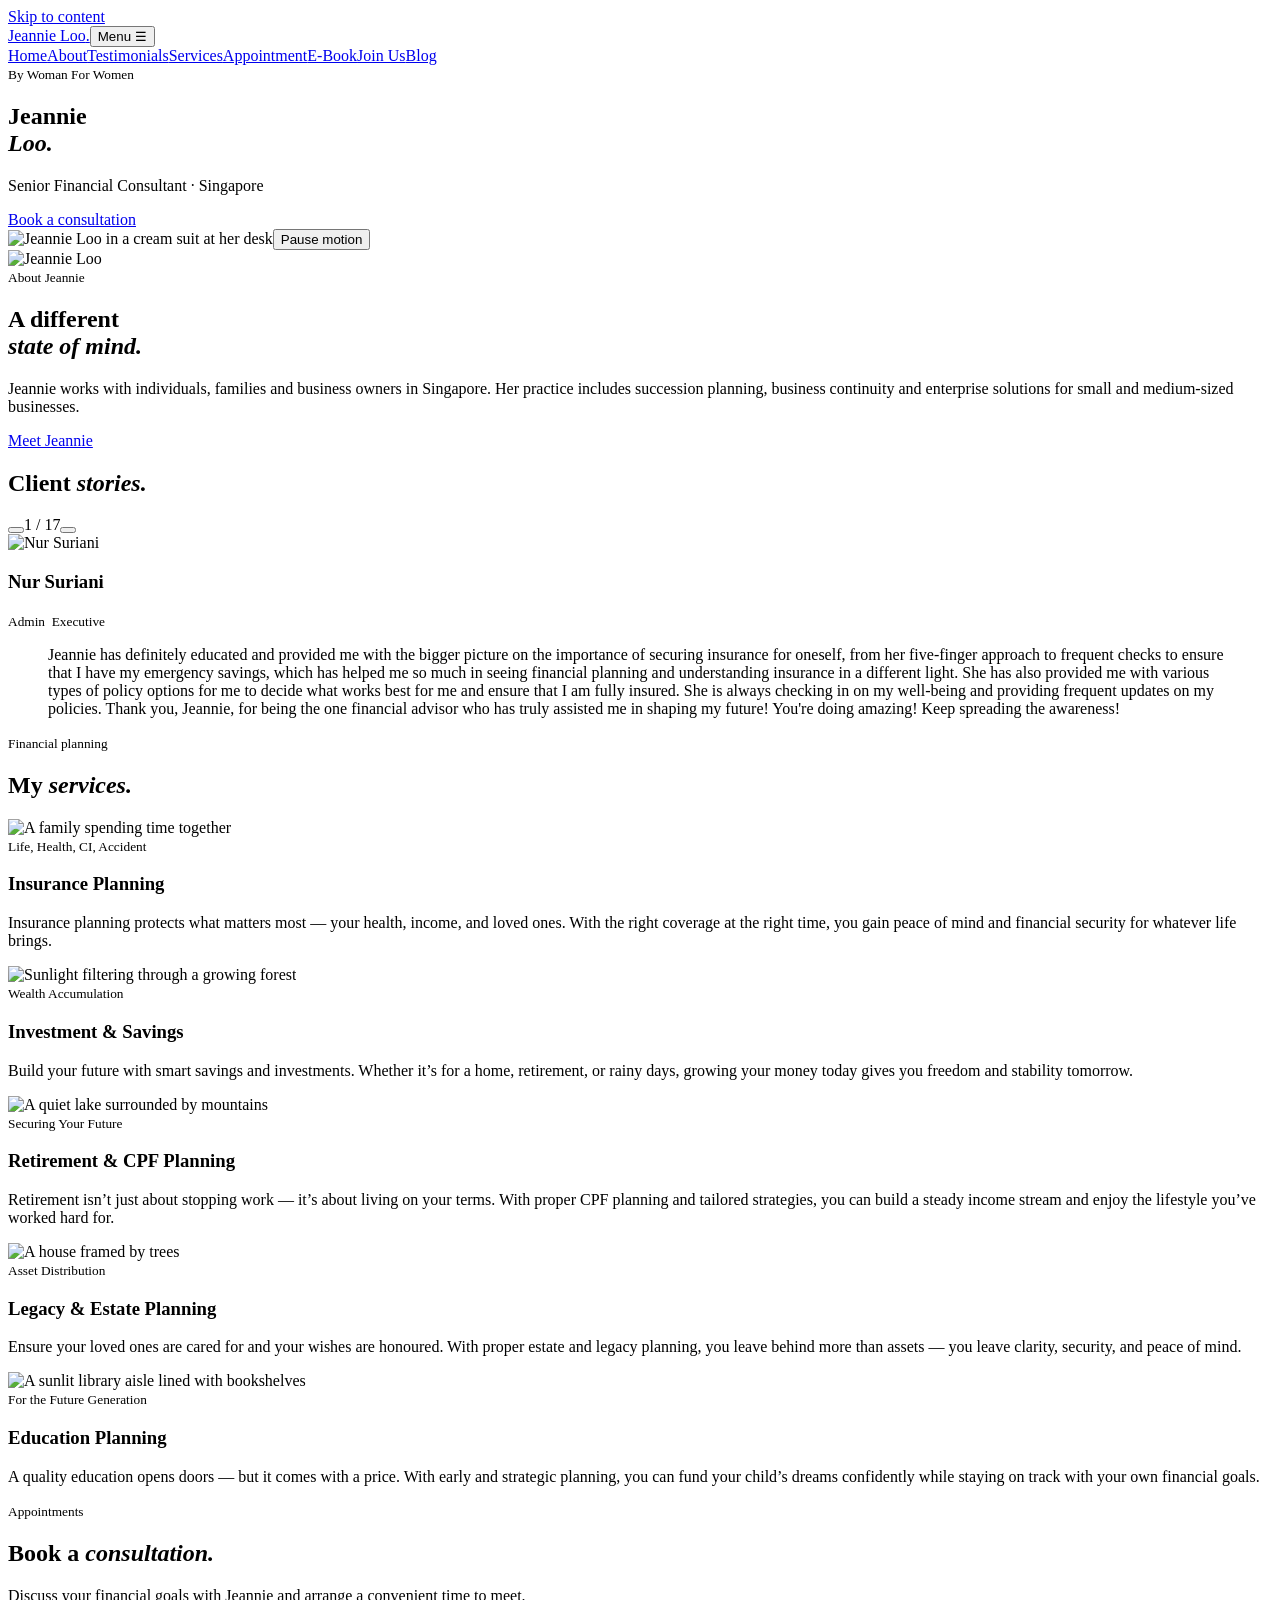
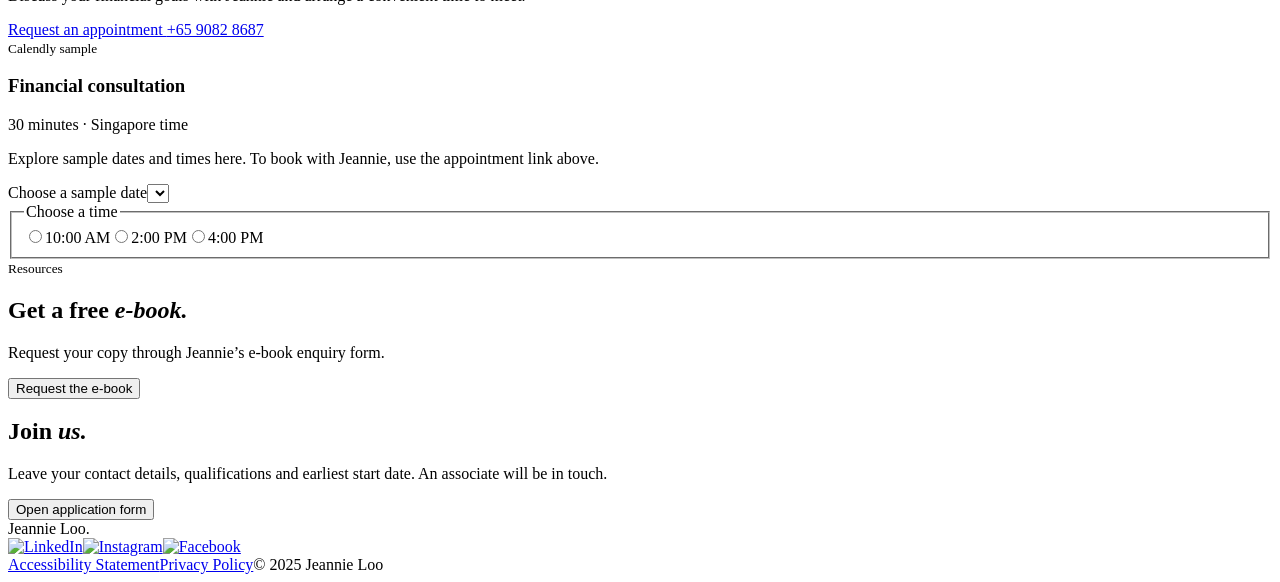
==== commit 6cc0bffc: "Replace Education Planning still life with a landscape library photograph" ====
--- a/index.html
+++ b/index.html
@@ -1,2 +1,2 @@
-<!doctype html><html lang="en"><head><meta charset="utf-8"><meta name="viewport" content="width=device-width,initial-scale=1"><title>Jeannie Loo · Senior Financial Consultant | Jeannie Loo</title><link rel="stylesheet" href="/JeannieLoo/style.css"><link rel="stylesheet" href="/JeannieLoo/site.css"><script defer src="/JeannieLoo/site.js"></script><link rel="stylesheet" href="/JeannieLoo/atlas.css"></head><body><a class="skip" href="#content">Skip to content</a><header><a class="brand" href="/JeannieLoo/">Jeannie Loo<span>.</span></a><button id="menu" aria-expanded="false" aria-controls="links">Menu ☰</button><nav id="links"><a href="/JeannieLoo/">Home</a><a href="/JeannieLoo/#about">About</a><a href="/JeannieLoo/#testimonials">Testimonials</a><a href="/JeannieLoo/#services">Services</a><a href="/JeannieLoo/#appointment">Appointment</a><a href="/JeannieLoo/#ebook">E-Book</a><a href="/JeannieLoo/#join">Join Us</a><a href="/JeannieLoo/blog/">Blog</a></nav></header><main id="content"><section class="cover"><div class="film" aria-hidden="true"><div class="shot first"></div><div class="shot second"></div></div><div class="covertext"><small>By Woman For Women</small><h1>Jeannie<br><em>Loo.</em></h1><div hidden aria-hidden="true" class="contours"><i></i><i></i><i></i><i></i><i></i><i></i></div><p>Senior Financial Consultant · Singapore</p><a class="button" href="#appointment">Book a consultation <b><i aria-hidden="true" class="ui-arrow arrow-out"></i></b></a></div><img class="" src="/JeannieLoo/e208a5_1873a958f7624697845c75d715ad53ef~mv2.jpg" alt="Jeannie Loo in a cream suit at her desk"><button class="film-control" aria-pressed="false">Pause motion</button></section><section class="split pad" id="about"><img class="" src="/JeannieLoo/e208a5_55717e714499435aab8990785a18ae53~mv2.jpg" alt="Jeannie Loo"><div><small>About Jeannie</small><h2>A different<br><em>state of mind.</em></h2><p>Jeannie works with individuals, families and business owners in Singapore. Her practice includes succession planning, business continuity and enterprise solutions for small and medium-sized businesses.</p><a class="line" href="/JeannieLoo/about/">Meet Jeannie <i aria-hidden="true" class="ui-arrow arrow-out"></i></a></div></section><section class="pad stories" id="testimonials"><div class="bar"><h2>Client <em>stories.</em></h2><div class="controls"><button id="prev" aria-label="Previous testimonial"><i aria-hidden="true" class="ui-arrow arrow-left"></i></button><span id="position" aria-live="polite">1 / 17</span><button id="next" aria-label="Next testimonial"><i aria-hidden="true" class="ui-arrow arrow-right"></i></button></div></div><div class="story" ><img src="/JeannieLoo/e208a5_dd2cf7bab30143aea7505353641a2179~mv2.jpg" alt="Nur Suriani"><div><h3>Nur Suriani</h3><small>Admin &nbsp;Executive</small><blockquote>Jeannie has definitely educated and provided me with the bigger picture on the importance of securing insurance for oneself, from her five-finger approach to frequent checks to ensure that I have my emergency savings, which has helped me so much in seeing financial planning and understanding insurance in a different light. She has also provided me with various types of policy options for me to decide what works best for me and ensure that I am fully insured. She is always checking in on my well-being and providing frequent updates on my policies. Thank you, Jeannie, for being the one financial advisor who has truly assisted me in shaping my future! You&#39;re doing amazing! Keep spreading the awareness!</blockquote></div></div><div class="story" hidden><img src="/JeannieLoo/e208a5_89570c9ac20e4c649c938f68543869f0~mv2.jpg" alt="Paul Choey"><div><h3>Paul Choey</h3><small>Teacher</small><blockquote>Jeannie has definitely educated and provided me with the bigger picture on the importance of securing insurance for oneself, from her five-finger approach to frequent checks to ensure that I have my emergency savings, which has helped me so much in seeing financial planning and understanding insurance in a different light. She has also provided me with various types of policy options for me to decide what works best for me and ensure that I am fully insured. She is always checking in on my well-being and providing frequent updates on my policies. Thank you, Jeannie, for being the one financial advisor who has truly assisted me in shaping my future! You&#39;re doing amazing! Keep spreading the awareness!</blockquote></div></div><div class="story" hidden><img src="/JeannieLoo/e208a5_2432cfa0d3844a5a909eae58338e43b8~mv2.jpg" alt="Amanda &amp; Yan Liang"><div><h3>Amanda &amp; Yan Liang</h3><small>PHD Students</small><blockquote>Jeannie is sensitive to our needs, and listened to our constraints. She is knowledgeable and explained everything in a clear fashion. She helped us to analyse and share various perspectives during the process and is not pushy, made us feel comfortable and we didn&#39;t feel pressured to buy unless we wanted it. We will definitely go back to her for any future financial advice.</blockquote></div></div><div class="story" hidden><img src="/JeannieLoo/e208a5_44573d0d85fa4f5cbf8aaa628e47def7~mv2.jpg" alt="Wendy Chui"><div><h3>Wendy Chui</h3><small>MOE Teacher</small><blockquote>Jeannie is someone who can turn complicated information into straight forward infographics and language for ease of understanding. She puts in extra effort to help client compare information, and strives to help her clients make well-informed decisions. Meetings with Jeannie is always inspiring and informative, as she analyzes her clients&#39; needs and gives her valuable recommendations backed by her intelligence, diligence, experience, and wisdom! You can fully trust Jeannie to recommend the best products for you, tailored to your needs. I can&#39;t praise Jeannie enough, she deserves all her awards!</blockquote></div></div><div class="story" hidden><img src="/JeannieLoo/e208a5_06e09d33274a483e8e4ec8174a724003~mv2.jpg" alt="Mazuin"><div><h3>Mazuin</h3><small>HR GT Law LLC</small><blockquote>Jeannie is a bubbly and friendly person. We clicked even after our first meet up. She is competent and diligent in her work and we really appreciate her rapid response to all our queries. She gives good advice and shares her excellent knowledge with us. She is a pleasure to work with.</blockquote></div></div><div class="story" hidden><img src="/JeannieLoo/e208a5_5c54dc5794274a8f9b7274e3aa2e978c~mv2.jpg" alt="Eric"><div><h3>Eric</h3><small>Value Investor</small><blockquote>Jeannie is very personable and genuine from the start, which makes opening up to her very easy. Her ability to see the big picture and look way ahead, opens your perspective to plan better. She is meticulous and shares her deeply thought out considerations in every aspect to help facilitate your decision making process by giving you options. She listens and seeks to understand your situation, which makes the financial planning process an enjoyable one, She gives unbiased and good financial advice beyond insurance. She has since become the dependable financal consultant I go to and is also a great friend to have.</blockquote></div></div><div class="story" hidden><img src="/JeannieLoo/e208a5_ad8035dc66f74adaa9983020cd9576a6~mv2.jpg" alt="Grace "><div><h3>Grace </h3><small>Business Owner</small><blockquote>Jeannie is very personable and genuine from the start, which makes opening up to her very easy. Her ability to see the big picture and look way ahead, opens your perspective to plan better. She is meticulous and shares her deeply thought out considerations in every aspect to help facilitate your decision making process by giving you options. She listens and seeks to understand your situation, which makes the financial planning process an enjoyable one, She gives unbiased and good financial advice beyond insurance. She has since become the dependable financial consultant I go to and is also a great friend to have.</blockquote></div></div><div class="story" hidden><img src="/JeannieLoo/e208a5_ad6658fb1b3d4714b12a3bfe94a1b192~mv2.jpg" alt="Meow Ling"><div><h3>Meow Ling</h3><small>SCB Executive Assistant</small><blockquote>I got to know Jeannie through my bestie, Since then, she has helped my family and I further understand our existing policies and to better plan our retirement. She has recommended a few very good policies by leveraging on our existing policies (I never knew that can be done). She has also made me understand the importance of an accident plan and the coverage for me and my family. Jeannie understands our family situation and made good and sound recommendations based on our financial capabilities. We never felt pressured and that is really an added point to me. Jeannie is definitely the adviser that you can trust. Through these times, we have also become very good friends. Thank you Jeannie!</blockquote></div></div><div class="story" hidden><img src="/JeannieLoo/e208a5_9a04a95d88d844758fd42cafd3227bd6~mv2.jpg" alt="Henry Goh"><div><h3>Henry Goh</h3><small>Business Development Manager</small><blockquote>Jeannie is a loving and spontaneous girl. She is ever ready to serve. She has been responsive to my queries and assists with my claims. She always goes for extra mile and will be there for you when you need it. I can fully vouch for that! She always has your interest at heart. She&#39;s the best!</blockquote></div></div><div class="story" hidden><img src="/JeannieLoo/e208a5_f0ee049e44a0473ca3c890f140361f80~mv2.jpg" alt="Ariel Zhang"><div><h3>Ariel Zhang</h3><small>Business Owner</small><blockquote>I first got to know Jeannie through a recommendation by a friend. Back then, I already have a financial advisor but wanted to seek second opinion as I felt I didn&#39;t quite understand what my previous advisor was sharing and felt uncomfortable with certain plans my previous advisor proposed. After meeting with Jeannie, it felt different. She made the process and planning simple to understand and shared how she rationalised it based on my needs and concerns. I felt more assured doing the planning with her as she listened and helped me understand better. She shared way beyond insurance protection, on CPF, how to decrease tax payable to earn interest and other useful financial tips. She is not pushy and very reassuring with the whole process which made me feel very comfortable.</blockquote></div></div><div class="story" hidden><img src="/JeannieLoo/e208a5_964fd6f24902427d94ab156356741d6b~mv2.jpg" alt="Gary"><div><h3>Gary</h3><small>Civil Engineering Branch Manager</small><blockquote>Jeannie is so easy to talk to and always provide competent, helpful and sincere financial advice. She will often go above and beyond to care for her client&#39;s needs and do so with a smile on her face. I&#39;m pleased with my dealings with her so far and will recommend her service to my friends. Many thanks Jeannie!</blockquote></div></div><div class="story" hidden><img src="/JeannieLoo/e208a5_a67cfb8d3b6f4bdb8d630e3f08cc783a~mv2.jpg" alt="Joyce"><div><h3>Joyce</h3><small>Admin &nbsp;Executive</small><blockquote>Jeannie was very kind and patient and took time to understand my situation. She really listens and did it consultation style to give good, specific, advice with clear steps on what I needed to do to improve my financial situation and life. Talking to her was easy and I could open up to her very quickly. I felt she is really different from the other advisors I came across where they would just keep asking me to buy plans. Jeannie on the other hand, did not, and I felt she really wanted me to do well. She gave me clear steps and breakdown to give me clarity on how I can better manage my finances.</blockquote></div></div><div class="story" hidden><img src="/JeannieLoo/e208a5_21a89292401a4bd0ba7fe5b11933f7b6~mv2.jpg" alt="Abhie"><div><h3>Abhie</h3><small>Teacher</small><blockquote>Jeannie is a caring and thoughtful adviser. She connects on a personal level beyond financial planning. Although I had 2 advisers prior, she made me feel that my finances are safe and protected under her care. She always shares honest feedbacks on financial planning decisions which is why I appreciate and trust her with this. Thank you for being more than an adviser - a friend!</blockquote></div></div><div class="story" hidden><img src="/JeannieLoo/e208a5_c2b1e7de900943938fd4fc62092fde09~mv2.jpg" alt="Victor Cornelius"><div><h3>Victor Cornelius</h3><small>SPLUNK Enterprise Account Director</small><blockquote>I worked with Jeannie on several of my financial requirements and I really admire her work ethic. She is organised, hardworking, and always go the extra mile. to understand and analyse my needs holistically rather than quoting blindly. She is definitely an asset to the organization she represents and I look forward to collaborate with her any time. Thank you Jeannie for always sharing your unique and creative financial perspective on the table. Keep up the good work!</blockquote></div></div><div class="story" hidden><img src="/JeannieLoo/e208a5_b150d7a589df43918745095eec5ae1e8~mv2.jpg" alt="Matthew"><div><h3>Matthew</h3><small>MOE Teacher</small><blockquote>Jeannie does financial review diligently. She is very structured and plans holisticaly to ensure we are covered in every aspect. During the process, she makes it visually clear for anyone to understand. She goes beyond and shares about Lasting Power of Attorney. Advanced Medical Directive, just to name a few; something that none of my previous agents did or tookantative to share. Jeannie is very resourceful and well connected in her network to extend help in other aspects of life as well.</blockquote></div></div><div class="story" hidden><img src="/JeannieLoo/e208a5_308742255c604a698bea9084612dc75c~mv2.jpg" alt="Wei Ling"><div><h3>Wei Ling</h3><small>MOE Teacher</small><blockquote>Jeannie is very clear with her explanations. She helps set realistic savings goals and plans for you. Her affirmations and support have helped me feel better. I have also benefitted from all her financial advice and plannings she made for me.</blockquote></div></div><div class="story" hidden><img src="/JeannieLoo/e208a5_529c3573c0924a7bbe17d87b7132ab83~mv2.jpg" alt="Samuel Koh"><div><h3>Samuel Koh</h3><small>Founder &amp; CEO of HQ</small><blockquote>Jeannie helped our team with our emplovee benefit setup She is conscientious and responsive in ner communication with us, a good listener and warm character that inspire confidence. She is also a keen learner who possess a hunger for deeper knowledge in the business of financial planning, business and estate planning. This enables her to add value to us in the longer term. Jeannie is also proactive and connect us with relevant people and talents in her network. I am appreciative of her work and relationship with our team. Looking forward to exciting times ahead working together.</blockquote></div></div></section><section class="pad" id="services"><small>Financial planning</small><h2>My <em>services.</em></h2><div class="services"><article><img class="" src="/JeannieLoo/service-insurance.jpg" alt="A family spending time together"><div><small>Life, Health, CI, Accident</small><h3>Insurance Planning</h3><p>Insurance planning protects what matters most &mdash; your health, income, and loved ones. With the right coverage at the right time, you gain peace of mind and financial security for whatever life brings.</p></div></article><article><img class="" src="/JeannieLoo/service-investment.jpg" alt="Sunlight filtering through a growing forest"><div><small>Wealth Accumulation</small><h3>Investment &amp; Savings</h3><p>Build your future with smart savings and investments. Whether it&rsquo;s for a home, retirement, or rainy days, growing your money today gives you freedom and stability tomorrow.</p></div></article><article><img class="" src="/JeannieLoo/service-retirement.jpg" alt="A quiet lake surrounded by mountains"><div><small>Securing Your Future</small><h3>Retirement &amp; CPF Planning</h3><p>Retirement isn&rsquo;t just about stopping work &mdash; it&rsquo;s about living on your terms. With proper CPF planning and tailored strategies, you can build a steady income stream and enjoy the lifestyle you&rsquo;ve worked hard for.</p></div></article><article><img class="" src="/JeannieLoo/service-legacy.jpg" alt="A house framed by trees"><div><small>Asset Distribution</small><h3>Legacy &amp; Estate Planning</h3><p>Ensure your loved ones are cared for and your wishes are honoured. With proper estate and legacy planning, you leave behind more than assets &mdash; you leave clarity, security, and peace of mind.</p></div></article><article><img class="" src="/JeannieLoo/service-education.jpg" alt="Students learning in a classroom"><div><small>For the Future Generation</small><h3>Education Planning</h3><p>A quality education opens doors &mdash; but it comes with a price. With early and strategic planning, you can fund your child&rsquo;s dreams confidently while staying on track with your own financial goals.</p></div></article></div></section><section class="pad consult" id="appointment"><small>Appointments</small><h2>Book a <em>consultation.</em></h2><p>Discuss your financial goals with Jeannie and arrange a convenient time to meet.</p><a class="button" href="mailto:jeannielooyr@pruadviser.com.sg?subject=Consultation%20request">Request an appointment <b><i aria-hidden="true" class="ui-arrow arrow-out"></i></b></a> <a class="line" href="tel:+6590828687">+65 9082 8687</a><div class="schedule-preview"><div><small>Calendly sample</small><h3>Financial consultation</h3><p>30 minutes · Singapore time</p><p>Explore sample dates and times here. To book with Jeannie, use the appointment link above.</p></div><div><label for="sample-day">Choose a sample date</label><select id="sample-day"></select><fieldset><legend>Choose a time</legend><label><input type="radio" name="sample-time" value="10:00 AM">10:00 AM</label><label><input type="radio" name="sample-time" value="2:00 PM">2:00 PM</label><label><input type="radio" name="sample-time" value="4:00 PM">4:00 PM</label></fieldset><output aria-live="polite" id="sample-result"></output></div></div></section><section id="ebook" class="pad"><small>Resources</small><h2>Get a free <em>e-book.</em></h2><p>Request your copy through Jeannie’s e-book enquiry form.</p><button class="button enquiry" data-kind="ebook">Request the e-book <b><i aria-hidden="true" class="ui-arrow arrow-out"></i></b></button></section><section id="join"><div><h2>Join <em>us.</em></h2><p>Leave your contact details, qualifications and earliest start date. An associate will be in touch.</p></div><button class="button enquiry" data-kind="application">Open application form <b><i aria-hidden="true" class="ui-arrow arrow-out"></i></b></button></section></main><footer><div class="brand">Jeannie Loo<span>.</span></div><div class="social"><a href="https://www.linkedin.com/in/jeannie-loo/"><img width="24" alt="LinkedIn" src="/JeannieLoo/11062b_60c5fc4a3ecd49f2a697206b09eeace1~mv2.png"></a><a href="https://www.instagram.com/by_womanforwomen"><img width="24" alt="Instagram" src="/JeannieLoo/11062b_ca1d837ce7194421b781ee7384061a8e~mv2.png"></a><a href="https://www.facebook.com/share/12Kb7bbMKFm/"><img width="24" alt="Facebook" src="/JeannieLoo/11062b_362ef89dec51403eb0ee59a21bde967c~mv2.png"></a></div><a href="/JeannieLoo/accessibility-statement">Accessibility Statement</a><a href="/JeannieLoo/privacy-policy">Privacy Policy</a><span>© 2025 Jeannie Loo</span></footer></body></html>
+<!doctype html><html lang="en"><head><meta charset="utf-8"><meta name="viewport" content="width=device-width,initial-scale=1"><title>Jeannie Loo · Senior Financial Consultant | Jeannie Loo</title><link rel="stylesheet" href="/JeannieLoo/style.css"><link rel="stylesheet" href="/JeannieLoo/site.css"><script defer src="/JeannieLoo/site.js"></script><link rel="stylesheet" href="/JeannieLoo/atlas.css?v=library"></head><body><a class="skip" href="#content">Skip to content</a><header><a class="brand" href="/JeannieLoo/">Jeannie Loo<span>.</span></a><button id="menu" aria-expanded="false" aria-controls="links">Menu ☰</button><nav id="links"><a href="/JeannieLoo/">Home</a><a href="/JeannieLoo/#about">About</a><a href="/JeannieLoo/#testimonials">Testimonials</a><a href="/JeannieLoo/#services">Services</a><a href="/JeannieLoo/#appointment">Appointment</a><a href="/JeannieLoo/#ebook">E-Book</a><a href="/JeannieLoo/#join">Join Us</a><a href="/JeannieLoo/blog/">Blog</a></nav></header><main id="content"><section class="cover"><div class="film" aria-hidden="true"><div class="shot first"></div><div class="shot second"></div></div><div class="covertext"><small>By Woman For Women</small><h1>Jeannie<br><em>Loo.</em></h1><div hidden aria-hidden="true" class="contours"><i></i><i></i><i></i><i></i><i></i><i></i></div><p>Senior Financial Consultant · Singapore</p><a class="button" href="#appointment">Book a consultation <b><i aria-hidden="true" class="ui-arrow arrow-out"></i></b></a></div><img class="" src="/JeannieLoo/e208a5_1873a958f7624697845c75d715ad53ef~mv2.jpg" alt="Jeannie Loo in a cream suit at her desk"><button class="film-control" aria-pressed="false">Pause motion</button></section><section class="split pad" id="about"><img class="" src="/JeannieLoo/e208a5_55717e714499435aab8990785a18ae53~mv2.jpg" alt="Jeannie Loo"><div><small>About Jeannie</small><h2>A different<br><em>state of mind.</em></h2><p>Jeannie works with individuals, families and business owners in Singapore. Her practice includes succession planning, business continuity and enterprise solutions for small and medium-sized businesses.</p><a class="line" href="/JeannieLoo/about/">Meet Jeannie <i aria-hidden="true" class="ui-arrow arrow-out"></i></a></div></section><section class="pad stories" id="testimonials"><div class="bar"><h2>Client <em>stories.</em></h2><div class="controls"><button id="prev" aria-label="Previous testimonial"><i aria-hidden="true" class="ui-arrow arrow-left"></i></button><span id="position" aria-live="polite">1 / 17</span><button id="next" aria-label="Next testimonial"><i aria-hidden="true" class="ui-arrow arrow-right"></i></button></div></div><div class="story" ><img src="/JeannieLoo/e208a5_dd2cf7bab30143aea7505353641a2179~mv2.jpg" alt="Nur Suriani"><div><h3>Nur Suriani</h3><small>Admin &nbsp;Executive</small><blockquote>Jeannie has definitely educated and provided me with the bigger picture on the importance of securing insurance for oneself, from her five-finger approach to frequent checks to ensure that I have my emergency savings, which has helped me so much in seeing financial planning and understanding insurance in a different light. She has also provided me with various types of policy options for me to decide what works best for me and ensure that I am fully insured. She is always checking in on my well-being and providing frequent updates on my policies. Thank you, Jeannie, for being the one financial advisor who has truly assisted me in shaping my future! You&#39;re doing amazing! Keep spreading the awareness!</blockquote></div></div><div class="story" hidden><img src="/JeannieLoo/e208a5_89570c9ac20e4c649c938f68543869f0~mv2.jpg" alt="Paul Choey"><div><h3>Paul Choey</h3><small>Teacher</small><blockquote>Jeannie has definitely educated and provided me with the bigger picture on the importance of securing insurance for oneself, from her five-finger approach to frequent checks to ensure that I have my emergency savings, which has helped me so much in seeing financial planning and understanding insurance in a different light. She has also provided me with various types of policy options for me to decide what works best for me and ensure that I am fully insured. She is always checking in on my well-being and providing frequent updates on my policies. Thank you, Jeannie, for being the one financial advisor who has truly assisted me in shaping my future! You&#39;re doing amazing! Keep spreading the awareness!</blockquote></div></div><div class="story" hidden><img src="/JeannieLoo/e208a5_2432cfa0d3844a5a909eae58338e43b8~mv2.jpg" alt="Amanda &amp; Yan Liang"><div><h3>Amanda &amp; Yan Liang</h3><small>PHD Students</small><blockquote>Jeannie is sensitive to our needs, and listened to our constraints. She is knowledgeable and explained everything in a clear fashion. She helped us to analyse and share various perspectives during the process and is not pushy, made us feel comfortable and we didn&#39;t feel pressured to buy unless we wanted it. We will definitely go back to her for any future financial advice.</blockquote></div></div><div class="story" hidden><img src="/JeannieLoo/e208a5_44573d0d85fa4f5cbf8aaa628e47def7~mv2.jpg" alt="Wendy Chui"><div><h3>Wendy Chui</h3><small>MOE Teacher</small><blockquote>Jeannie is someone who can turn complicated information into straight forward infographics and language for ease of understanding. She puts in extra effort to help client compare information, and strives to help her clients make well-informed decisions. Meetings with Jeannie is always inspiring and informative, as she analyzes her clients&#39; needs and gives her valuable recommendations backed by her intelligence, diligence, experience, and wisdom! You can fully trust Jeannie to recommend the best products for you, tailored to your needs. I can&#39;t praise Jeannie enough, she deserves all her awards!</blockquote></div></div><div class="story" hidden><img src="/JeannieLoo/e208a5_06e09d33274a483e8e4ec8174a724003~mv2.jpg" alt="Mazuin"><div><h3>Mazuin</h3><small>HR GT Law LLC</small><blockquote>Jeannie is a bubbly and friendly person. We clicked even after our first meet up. She is competent and diligent in her work and we really appreciate her rapid response to all our queries. She gives good advice and shares her excellent knowledge with us. She is a pleasure to work with.</blockquote></div></div><div class="story" hidden><img src="/JeannieLoo/e208a5_5c54dc5794274a8f9b7274e3aa2e978c~mv2.jpg" alt="Eric"><div><h3>Eric</h3><small>Value Investor</small><blockquote>Jeannie is very personable and genuine from the start, which makes opening up to her very easy. Her ability to see the big picture and look way ahead, opens your perspective to plan better. She is meticulous and shares her deeply thought out considerations in every aspect to help facilitate your decision making process by giving you options. She listens and seeks to understand your situation, which makes the financial planning process an enjoyable one, She gives unbiased and good financial advice beyond insurance. She has since become the dependable financal consultant I go to and is also a great friend to have.</blockquote></div></div><div class="story" hidden><img src="/JeannieLoo/e208a5_ad8035dc66f74adaa9983020cd9576a6~mv2.jpg" alt="Grace "><div><h3>Grace </h3><small>Business Owner</small><blockquote>Jeannie is very personable and genuine from the start, which makes opening up to her very easy. Her ability to see the big picture and look way ahead, opens your perspective to plan better. She is meticulous and shares her deeply thought out considerations in every aspect to help facilitate your decision making process by giving you options. She listens and seeks to understand your situation, which makes the financial planning process an enjoyable one, She gives unbiased and good financial advice beyond insurance. She has since become the dependable financial consultant I go to and is also a great friend to have.</blockquote></div></div><div class="story" hidden><img src="/JeannieLoo/e208a5_ad6658fb1b3d4714b12a3bfe94a1b192~mv2.jpg" alt="Meow Ling"><div><h3>Meow Ling</h3><small>SCB Executive Assistant</small><blockquote>I got to know Jeannie through my bestie, Since then, she has helped my family and I further understand our existing policies and to better plan our retirement. She has recommended a few very good policies by leveraging on our existing policies (I never knew that can be done). She has also made me understand the importance of an accident plan and the coverage for me and my family. Jeannie understands our family situation and made good and sound recommendations based on our financial capabilities. We never felt pressured and that is really an added point to me. Jeannie is definitely the adviser that you can trust. Through these times, we have also become very good friends. Thank you Jeannie!</blockquote></div></div><div class="story" hidden><img src="/JeannieLoo/e208a5_9a04a95d88d844758fd42cafd3227bd6~mv2.jpg" alt="Henry Goh"><div><h3>Henry Goh</h3><small>Business Development Manager</small><blockquote>Jeannie is a loving and spontaneous girl. She is ever ready to serve. She has been responsive to my queries and assists with my claims. She always goes for extra mile and will be there for you when you need it. I can fully vouch for that! She always has your interest at heart. She&#39;s the best!</blockquote></div></div><div class="story" hidden><img src="/JeannieLoo/e208a5_f0ee049e44a0473ca3c890f140361f80~mv2.jpg" alt="Ariel Zhang"><div><h3>Ariel Zhang</h3><small>Business Owner</small><blockquote>I first got to know Jeannie through a recommendation by a friend. Back then, I already have a financial advisor but wanted to seek second opinion as I felt I didn&#39;t quite understand what my previous advisor was sharing and felt uncomfortable with certain plans my previous advisor proposed. After meeting with Jeannie, it felt different. She made the process and planning simple to understand and shared how she rationalised it based on my needs and concerns. I felt more assured doing the planning with her as she listened and helped me understand better. She shared way beyond insurance protection, on CPF, how to decrease tax payable to earn interest and other useful financial tips. She is not pushy and very reassuring with the whole process which made me feel very comfortable.</blockquote></div></div><div class="story" hidden><img src="/JeannieLoo/e208a5_964fd6f24902427d94ab156356741d6b~mv2.jpg" alt="Gary"><div><h3>Gary</h3><small>Civil Engineering Branch Manager</small><blockquote>Jeannie is so easy to talk to and always provide competent, helpful and sincere financial advice. She will often go above and beyond to care for her client&#39;s needs and do so with a smile on her face. I&#39;m pleased with my dealings with her so far and will recommend her service to my friends. Many thanks Jeannie!</blockquote></div></div><div class="story" hidden><img src="/JeannieLoo/e208a5_a67cfb8d3b6f4bdb8d630e3f08cc783a~mv2.jpg" alt="Joyce"><div><h3>Joyce</h3><small>Admin &nbsp;Executive</small><blockquote>Jeannie was very kind and patient and took time to understand my situation. She really listens and did it consultation style to give good, specific, advice with clear steps on what I needed to do to improve my financial situation and life. Talking to her was easy and I could open up to her very quickly. I felt she is really different from the other advisors I came across where they would just keep asking me to buy plans. Jeannie on the other hand, did not, and I felt she really wanted me to do well. She gave me clear steps and breakdown to give me clarity on how I can better manage my finances.</blockquote></div></div><div class="story" hidden><img src="/JeannieLoo/e208a5_21a89292401a4bd0ba7fe5b11933f7b6~mv2.jpg" alt="Abhie"><div><h3>Abhie</h3><small>Teacher</small><blockquote>Jeannie is a caring and thoughtful adviser. She connects on a personal level beyond financial planning. Although I had 2 advisers prior, she made me feel that my finances are safe and protected under her care. She always shares honest feedbacks on financial planning decisions which is why I appreciate and trust her with this. Thank you for being more than an adviser - a friend!</blockquote></div></div><div class="story" hidden><img src="/JeannieLoo/e208a5_c2b1e7de900943938fd4fc62092fde09~mv2.jpg" alt="Victor Cornelius"><div><h3>Victor Cornelius</h3><small>SPLUNK Enterprise Account Director</small><blockquote>I worked with Jeannie on several of my financial requirements and I really admire her work ethic. She is organised, hardworking, and always go the extra mile. to understand and analyse my needs holistically rather than quoting blindly. She is definitely an asset to the organization she represents and I look forward to collaborate with her any time. Thank you Jeannie for always sharing your unique and creative financial perspective on the table. Keep up the good work!</blockquote></div></div><div class="story" hidden><img src="/JeannieLoo/e208a5_b150d7a589df43918745095eec5ae1e8~mv2.jpg" alt="Matthew"><div><h3>Matthew</h3><small>MOE Teacher</small><blockquote>Jeannie does financial review diligently. She is very structured and plans holisticaly to ensure we are covered in every aspect. During the process, she makes it visually clear for anyone to understand. She goes beyond and shares about Lasting Power of Attorney. Advanced Medical Directive, just to name a few; something that none of my previous agents did or tookantative to share. Jeannie is very resourceful and well connected in her network to extend help in other aspects of life as well.</blockquote></div></div><div class="story" hidden><img src="/JeannieLoo/e208a5_308742255c604a698bea9084612dc75c~mv2.jpg" alt="Wei Ling"><div><h3>Wei Ling</h3><small>MOE Teacher</small><blockquote>Jeannie is very clear with her explanations. She helps set realistic savings goals and plans for you. Her affirmations and support have helped me feel better. I have also benefitted from all her financial advice and plannings she made for me.</blockquote></div></div><div class="story" hidden><img src="/JeannieLoo/e208a5_529c3573c0924a7bbe17d87b7132ab83~mv2.jpg" alt="Samuel Koh"><div><h3>Samuel Koh</h3><small>Founder &amp; CEO of HQ</small><blockquote>Jeannie helped our team with our emplovee benefit setup She is conscientious and responsive in ner communication with us, a good listener and warm character that inspire confidence. She is also a keen learner who possess a hunger for deeper knowledge in the business of financial planning, business and estate planning. This enables her to add value to us in the longer term. Jeannie is also proactive and connect us with relevant people and talents in her network. I am appreciative of her work and relationship with our team. Looking forward to exciting times ahead working together.</blockquote></div></div></section><section class="pad" id="services"><small>Financial planning</small><h2>My <em>services.</em></h2><div class="services"><article><img class="" src="/JeannieLoo/service-insurance.jpg" alt="A family spending time together"><div><small>Life, Health, CI, Accident</small><h3>Insurance Planning</h3><p>Insurance planning protects what matters most &mdash; your health, income, and loved ones. With the right coverage at the right time, you gain peace of mind and financial security for whatever life brings.</p></div></article><article><img class="" src="/JeannieLoo/service-investment.jpg" alt="Sunlight filtering through a growing forest"><div><small>Wealth Accumulation</small><h3>Investment &amp; Savings</h3><p>Build your future with smart savings and investments. Whether it&rsquo;s for a home, retirement, or rainy days, growing your money today gives you freedom and stability tomorrow.</p></div></article><article><img class="" src="/JeannieLoo/service-retirement.jpg" alt="A quiet lake surrounded by mountains"><div><small>Securing Your Future</small><h3>Retirement &amp; CPF Planning</h3><p>Retirement isn&rsquo;t just about stopping work &mdash; it&rsquo;s about living on your terms. With proper CPF planning and tailored strategies, you can build a steady income stream and enjoy the lifestyle you&rsquo;ve worked hard for.</p></div></article><article><img class="" src="/JeannieLoo/service-legacy.jpg" alt="A house framed by trees"><div><small>Asset Distribution</small><h3>Legacy &amp; Estate Planning</h3><p>Ensure your loved ones are cared for and your wishes are honoured. With proper estate and legacy planning, you leave behind more than assets &mdash; you leave clarity, security, and peace of mind.</p></div></article><article><img class="" src="/JeannieLoo/education-campus.jpg" alt="A sunlit library aisle lined with bookshelves"><div><small>For the Future Generation</small><h3>Education Planning</h3><p>A quality education opens doors &mdash; but it comes with a price. With early and strategic planning, you can fund your child&rsquo;s dreams confidently while staying on track with your own financial goals.</p></div></article></div></section><section class="pad consult" id="appointment"><small>Appointments</small><h2>Book a <em>consultation.</em></h2><p>Discuss your financial goals with Jeannie and arrange a convenient time to meet.</p><a class="button" href="mailto:jeannielooyr@pruadviser.com.sg?subject=Consultation%20request">Request an appointment <b><i aria-hidden="true" class="ui-arrow arrow-out"></i></b></a> <a class="line" href="tel:+6590828687">+65 9082 8687</a><div class="schedule-preview"><div><small>Calendly sample</small><h3>Financial consultation</h3><p>30 minutes · Singapore time</p><p>Explore sample dates and times here. To book with Jeannie, use the appointment link above.</p></div><div><label for="sample-day">Choose a sample date</label><select id="sample-day"></select><fieldset><legend>Choose a time</legend><label><input type="radio" name="sample-time" value="10:00 AM">10:00 AM</label><label><input type="radio" name="sample-time" value="2:00 PM">2:00 PM</label><label><input type="radio" name="sample-time" value="4:00 PM">4:00 PM</label></fieldset><output aria-live="polite" id="sample-result"></output></div></div></section><section id="ebook" class="pad"><small>Resources</small><h2>Get a free <em>e-book.</em></h2><p>Request your copy through Jeannie’s e-book enquiry form.</p><button class="button enquiry" data-kind="ebook">Request the e-book <b><i aria-hidden="true" class="ui-arrow arrow-out"></i></b></button></section><section id="join"><div><h2>Join <em>us.</em></h2><p>Leave your contact details, qualifications and earliest start date. An associate will be in touch.</p></div><button class="button enquiry" data-kind="application">Open application form <b><i aria-hidden="true" class="ui-arrow arrow-out"></i></b></button></section></main><footer><div class="brand">Jeannie Loo<span>.</span></div><div class="social"><a href="https://www.linkedin.com/in/jeannie-loo/"><img width="24" alt="LinkedIn" src="/JeannieLoo/11062b_60c5fc4a3ecd49f2a697206b09eeace1~mv2.png"></a><a href="https://www.instagram.com/by_womanforwomen"><img width="24" alt="Instagram" src="/JeannieLoo/11062b_ca1d837ce7194421b781ee7384061a8e~mv2.png"></a><a href="https://www.facebook.com/share/12Kb7bbMKFm/"><img width="24" alt="Facebook" src="/JeannieLoo/11062b_362ef89dec51403eb0ee59a21bde967c~mv2.png"></a></div><a href="/JeannieLoo/accessibility-statement">Accessibility Statement</a><a href="/JeannieLoo/privacy-policy">Privacy Policy</a><span>© 2025 Jeannie Loo</span></footer></body></html>
 
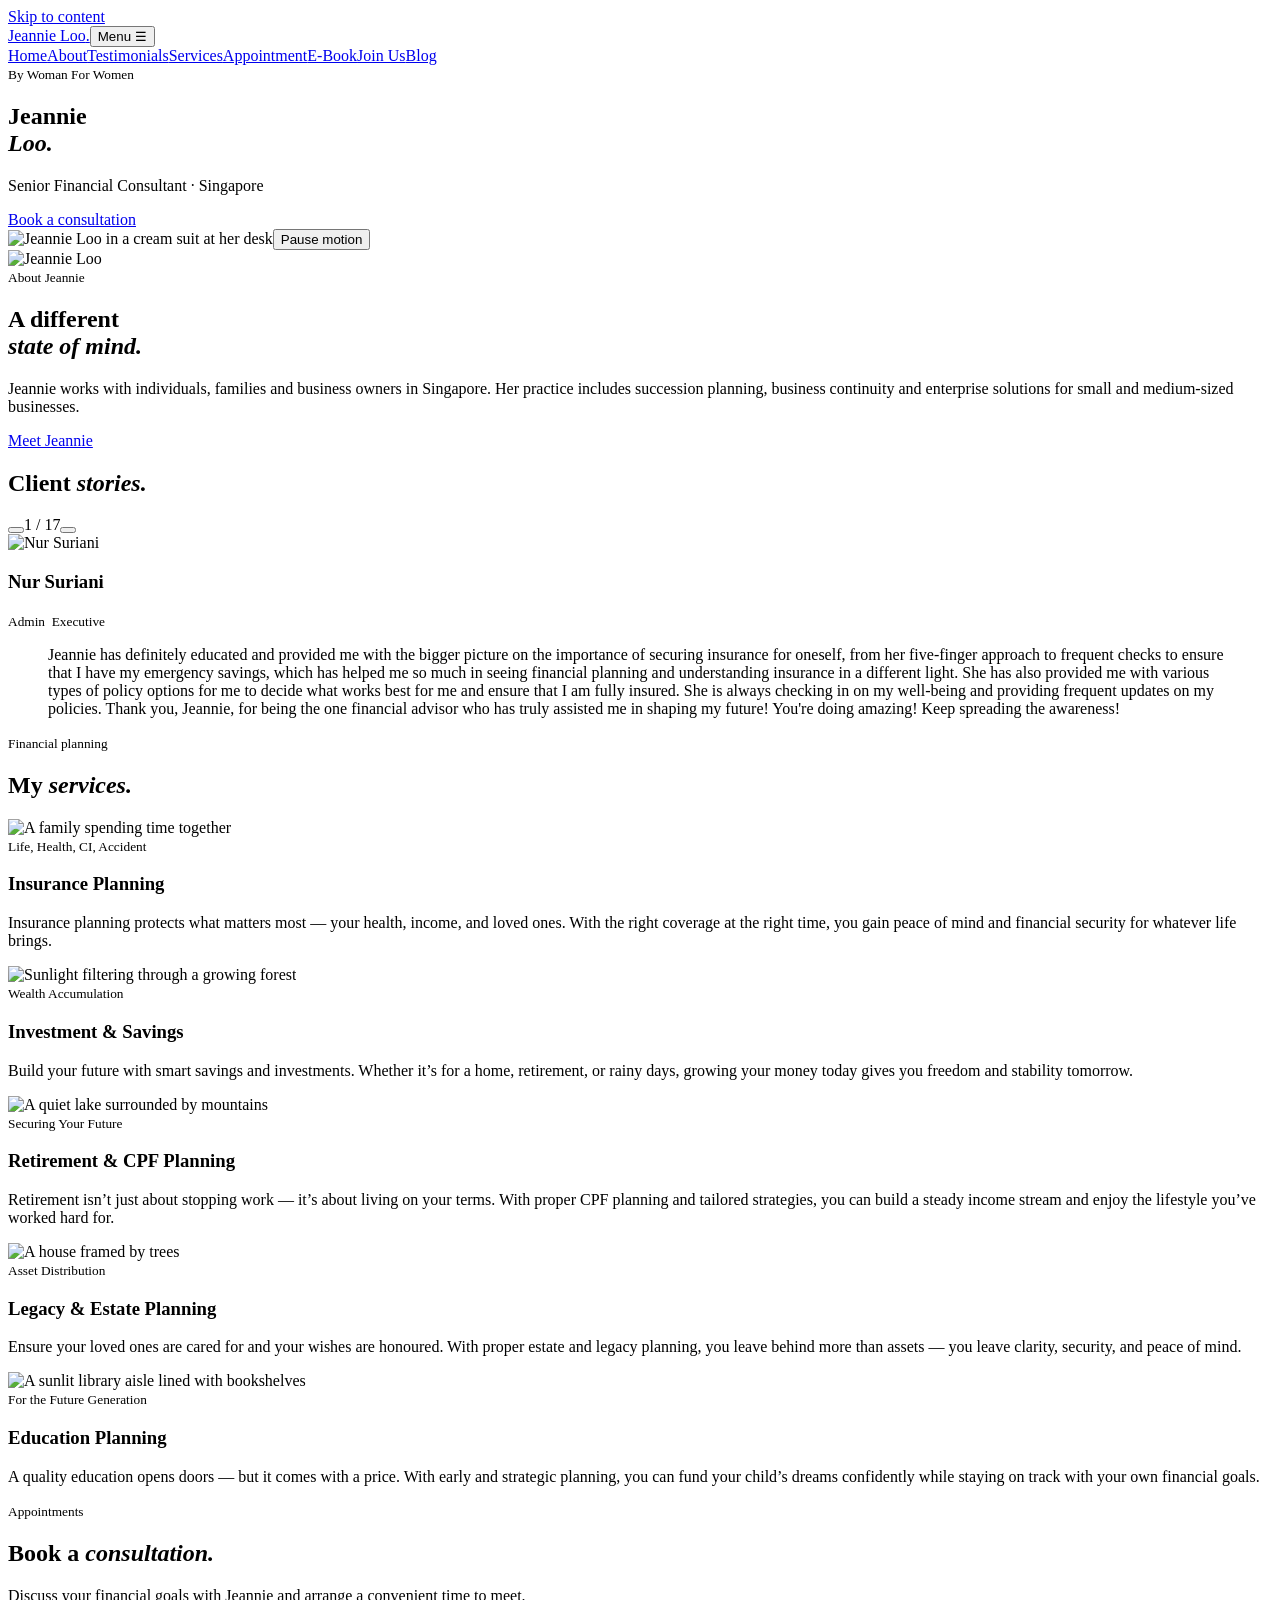
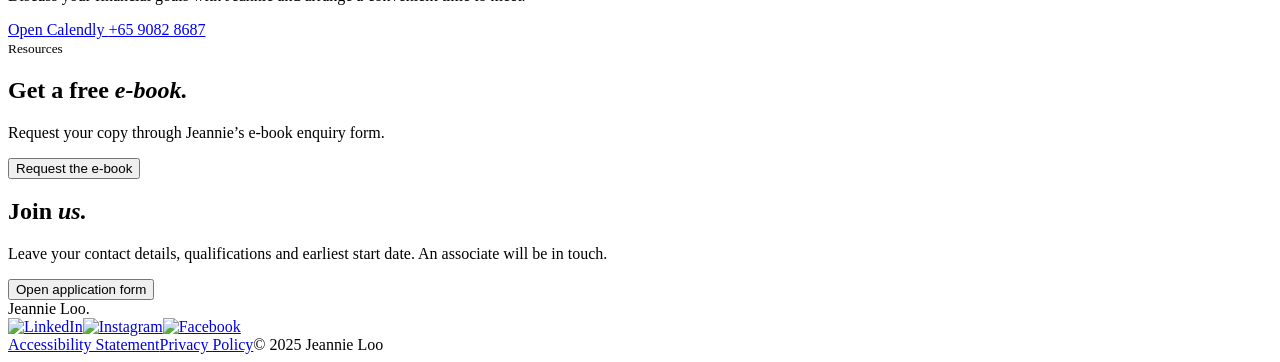
==== commit 052be36d: "Integrate Jeannie Loo’s live Calendly booking page" ====
--- a/index.html
+++ b/index.html
@@ -1,2 +1,2 @@
-<!doctype html><html lang="en"><head><meta charset="utf-8"><meta name="viewport" content="width=device-width,initial-scale=1"><title>Jeannie Loo · Senior Financial Consultant | Jeannie Loo</title><link rel="stylesheet" href="/JeannieLoo/style.css"><link rel="stylesheet" href="/JeannieLoo/site.css"><script defer src="/JeannieLoo/site.js"></script><link rel="stylesheet" href="/JeannieLoo/atlas.css?v=library"></head><body><a class="skip" href="#content">Skip to content</a><header><a class="brand" href="/JeannieLoo/">Jeannie Loo<span>.</span></a><button id="menu" aria-expanded="false" aria-controls="links">Menu ☰</button><nav id="links"><a href="/JeannieLoo/">Home</a><a href="/JeannieLoo/#about">About</a><a href="/JeannieLoo/#testimonials">Testimonials</a><a href="/JeannieLoo/#services">Services</a><a href="/JeannieLoo/#appointment">Appointment</a><a href="/JeannieLoo/#ebook">E-Book</a><a href="/JeannieLoo/#join">Join Us</a><a href="/JeannieLoo/blog/">Blog</a></nav></header><main id="content"><section class="cover"><div class="film" aria-hidden="true"><div class="shot first"></div><div class="shot second"></div></div><div class="covertext"><small>By Woman For Women</small><h1>Jeannie<br><em>Loo.</em></h1><div hidden aria-hidden="true" class="contours"><i></i><i></i><i></i><i></i><i></i><i></i></div><p>Senior Financial Consultant · Singapore</p><a class="button" href="#appointment">Book a consultation <b><i aria-hidden="true" class="ui-arrow arrow-out"></i></b></a></div><img class="" src="/JeannieLoo/e208a5_1873a958f7624697845c75d715ad53ef~mv2.jpg" alt="Jeannie Loo in a cream suit at her desk"><button class="film-control" aria-pressed="false">Pause motion</button></section><section class="split pad" id="about"><img class="" src="/JeannieLoo/e208a5_55717e714499435aab8990785a18ae53~mv2.jpg" alt="Jeannie Loo"><div><small>About Jeannie</small><h2>A different<br><em>state of mind.</em></h2><p>Jeannie works with individuals, families and business owners in Singapore. Her practice includes succession planning, business continuity and enterprise solutions for small and medium-sized businesses.</p><a class="line" href="/JeannieLoo/about/">Meet Jeannie <i aria-hidden="true" class="ui-arrow arrow-out"></i></a></div></section><section class="pad stories" id="testimonials"><div class="bar"><h2>Client <em>stories.</em></h2><div class="controls"><button id="prev" aria-label="Previous testimonial"><i aria-hidden="true" class="ui-arrow arrow-left"></i></button><span id="position" aria-live="polite">1 / 17</span><button id="next" aria-label="Next testimonial"><i aria-hidden="true" class="ui-arrow arrow-right"></i></button></div></div><div class="story" ><img src="/JeannieLoo/e208a5_dd2cf7bab30143aea7505353641a2179~mv2.jpg" alt="Nur Suriani"><div><h3>Nur Suriani</h3><small>Admin &nbsp;Executive</small><blockquote>Jeannie has definitely educated and provided me with the bigger picture on the importance of securing insurance for oneself, from her five-finger approach to frequent checks to ensure that I have my emergency savings, which has helped me so much in seeing financial planning and understanding insurance in a different light. She has also provided me with various types of policy options for me to decide what works best for me and ensure that I am fully insured. She is always checking in on my well-being and providing frequent updates on my policies. Thank you, Jeannie, for being the one financial advisor who has truly assisted me in shaping my future! You&#39;re doing amazing! Keep spreading the awareness!</blockquote></div></div><div class="story" hidden><img src="/JeannieLoo/e208a5_89570c9ac20e4c649c938f68543869f0~mv2.jpg" alt="Paul Choey"><div><h3>Paul Choey</h3><small>Teacher</small><blockquote>Jeannie has definitely educated and provided me with the bigger picture on the importance of securing insurance for oneself, from her five-finger approach to frequent checks to ensure that I have my emergency savings, which has helped me so much in seeing financial planning and understanding insurance in a different light. She has also provided me with various types of policy options for me to decide what works best for me and ensure that I am fully insured. She is always checking in on my well-being and providing frequent updates on my policies. Thank you, Jeannie, for being the one financial advisor who has truly assisted me in shaping my future! You&#39;re doing amazing! Keep spreading the awareness!</blockquote></div></div><div class="story" hidden><img src="/JeannieLoo/e208a5_2432cfa0d3844a5a909eae58338e43b8~mv2.jpg" alt="Amanda &amp; Yan Liang"><div><h3>Amanda &amp; Yan Liang</h3><small>PHD Students</small><blockquote>Jeannie is sensitive to our needs, and listened to our constraints. She is knowledgeable and explained everything in a clear fashion. She helped us to analyse and share various perspectives during the process and is not pushy, made us feel comfortable and we didn&#39;t feel pressured to buy unless we wanted it. We will definitely go back to her for any future financial advice.</blockquote></div></div><div class="story" hidden><img src="/JeannieLoo/e208a5_44573d0d85fa4f5cbf8aaa628e47def7~mv2.jpg" alt="Wendy Chui"><div><h3>Wendy Chui</h3><small>MOE Teacher</small><blockquote>Jeannie is someone who can turn complicated information into straight forward infographics and language for ease of understanding. She puts in extra effort to help client compare information, and strives to help her clients make well-informed decisions. Meetings with Jeannie is always inspiring and informative, as she analyzes her clients&#39; needs and gives her valuable recommendations backed by her intelligence, diligence, experience, and wisdom! You can fully trust Jeannie to recommend the best products for you, tailored to your needs. I can&#39;t praise Jeannie enough, she deserves all her awards!</blockquote></div></div><div class="story" hidden><img src="/JeannieLoo/e208a5_06e09d33274a483e8e4ec8174a724003~mv2.jpg" alt="Mazuin"><div><h3>Mazuin</h3><small>HR GT Law LLC</small><blockquote>Jeannie is a bubbly and friendly person. We clicked even after our first meet up. She is competent and diligent in her work and we really appreciate her rapid response to all our queries. She gives good advice and shares her excellent knowledge with us. She is a pleasure to work with.</blockquote></div></div><div class="story" hidden><img src="/JeannieLoo/e208a5_5c54dc5794274a8f9b7274e3aa2e978c~mv2.jpg" alt="Eric"><div><h3>Eric</h3><small>Value Investor</small><blockquote>Jeannie is very personable and genuine from the start, which makes opening up to her very easy. Her ability to see the big picture and look way ahead, opens your perspective to plan better. She is meticulous and shares her deeply thought out considerations in every aspect to help facilitate your decision making process by giving you options. She listens and seeks to understand your situation, which makes the financial planning process an enjoyable one, She gives unbiased and good financial advice beyond insurance. She has since become the dependable financal consultant I go to and is also a great friend to have.</blockquote></div></div><div class="story" hidden><img src="/JeannieLoo/e208a5_ad8035dc66f74adaa9983020cd9576a6~mv2.jpg" alt="Grace "><div><h3>Grace </h3><small>Business Owner</small><blockquote>Jeannie is very personable and genuine from the start, which makes opening up to her very easy. Her ability to see the big picture and look way ahead, opens your perspective to plan better. She is meticulous and shares her deeply thought out considerations in every aspect to help facilitate your decision making process by giving you options. She listens and seeks to understand your situation, which makes the financial planning process an enjoyable one, She gives unbiased and good financial advice beyond insurance. She has since become the dependable financial consultant I go to and is also a great friend to have.</blockquote></div></div><div class="story" hidden><img src="/JeannieLoo/e208a5_ad6658fb1b3d4714b12a3bfe94a1b192~mv2.jpg" alt="Meow Ling"><div><h3>Meow Ling</h3><small>SCB Executive Assistant</small><blockquote>I got to know Jeannie through my bestie, Since then, she has helped my family and I further understand our existing policies and to better plan our retirement. She has recommended a few very good policies by leveraging on our existing policies (I never knew that can be done). She has also made me understand the importance of an accident plan and the coverage for me and my family. Jeannie understands our family situation and made good and sound recommendations based on our financial capabilities. We never felt pressured and that is really an added point to me. Jeannie is definitely the adviser that you can trust. Through these times, we have also become very good friends. Thank you Jeannie!</blockquote></div></div><div class="story" hidden><img src="/JeannieLoo/e208a5_9a04a95d88d844758fd42cafd3227bd6~mv2.jpg" alt="Henry Goh"><div><h3>Henry Goh</h3><small>Business Development Manager</small><blockquote>Jeannie is a loving and spontaneous girl. She is ever ready to serve. She has been responsive to my queries and assists with my claims. She always goes for extra mile and will be there for you when you need it. I can fully vouch for that! She always has your interest at heart. She&#39;s the best!</blockquote></div></div><div class="story" hidden><img src="/JeannieLoo/e208a5_f0ee049e44a0473ca3c890f140361f80~mv2.jpg" alt="Ariel Zhang"><div><h3>Ariel Zhang</h3><small>Business Owner</small><blockquote>I first got to know Jeannie through a recommendation by a friend. Back then, I already have a financial advisor but wanted to seek second opinion as I felt I didn&#39;t quite understand what my previous advisor was sharing and felt uncomfortable with certain plans my previous advisor proposed. After meeting with Jeannie, it felt different. She made the process and planning simple to understand and shared how she rationalised it based on my needs and concerns. I felt more assured doing the planning with her as she listened and helped me understand better. She shared way beyond insurance protection, on CPF, how to decrease tax payable to earn interest and other useful financial tips. She is not pushy and very reassuring with the whole process which made me feel very comfortable.</blockquote></div></div><div class="story" hidden><img src="/JeannieLoo/e208a5_964fd6f24902427d94ab156356741d6b~mv2.jpg" alt="Gary"><div><h3>Gary</h3><small>Civil Engineering Branch Manager</small><blockquote>Jeannie is so easy to talk to and always provide competent, helpful and sincere financial advice. She will often go above and beyond to care for her client&#39;s needs and do so with a smile on her face. I&#39;m pleased with my dealings with her so far and will recommend her service to my friends. Many thanks Jeannie!</blockquote></div></div><div class="story" hidden><img src="/JeannieLoo/e208a5_a67cfb8d3b6f4bdb8d630e3f08cc783a~mv2.jpg" alt="Joyce"><div><h3>Joyce</h3><small>Admin &nbsp;Executive</small><blockquote>Jeannie was very kind and patient and took time to understand my situation. She really listens and did it consultation style to give good, specific, advice with clear steps on what I needed to do to improve my financial situation and life. Talking to her was easy and I could open up to her very quickly. I felt she is really different from the other advisors I came across where they would just keep asking me to buy plans. Jeannie on the other hand, did not, and I felt she really wanted me to do well. She gave me clear steps and breakdown to give me clarity on how I can better manage my finances.</blockquote></div></div><div class="story" hidden><img src="/JeannieLoo/e208a5_21a89292401a4bd0ba7fe5b11933f7b6~mv2.jpg" alt="Abhie"><div><h3>Abhie</h3><small>Teacher</small><blockquote>Jeannie is a caring and thoughtful adviser. She connects on a personal level beyond financial planning. Although I had 2 advisers prior, she made me feel that my finances are safe and protected under her care. She always shares honest feedbacks on financial planning decisions which is why I appreciate and trust her with this. Thank you for being more than an adviser - a friend!</blockquote></div></div><div class="story" hidden><img src="/JeannieLoo/e208a5_c2b1e7de900943938fd4fc62092fde09~mv2.jpg" alt="Victor Cornelius"><div><h3>Victor Cornelius</h3><small>SPLUNK Enterprise Account Director</small><blockquote>I worked with Jeannie on several of my financial requirements and I really admire her work ethic. She is organised, hardworking, and always go the extra mile. to understand and analyse my needs holistically rather than quoting blindly. She is definitely an asset to the organization she represents and I look forward to collaborate with her any time. Thank you Jeannie for always sharing your unique and creative financial perspective on the table. Keep up the good work!</blockquote></div></div><div class="story" hidden><img src="/JeannieLoo/e208a5_b150d7a589df43918745095eec5ae1e8~mv2.jpg" alt="Matthew"><div><h3>Matthew</h3><small>MOE Teacher</small><blockquote>Jeannie does financial review diligently. She is very structured and plans holisticaly to ensure we are covered in every aspect. During the process, she makes it visually clear for anyone to understand. She goes beyond and shares about Lasting Power of Attorney. Advanced Medical Directive, just to name a few; something that none of my previous agents did or tookantative to share. Jeannie is very resourceful and well connected in her network to extend help in other aspects of life as well.</blockquote></div></div><div class="story" hidden><img src="/JeannieLoo/e208a5_308742255c604a698bea9084612dc75c~mv2.jpg" alt="Wei Ling"><div><h3>Wei Ling</h3><small>MOE Teacher</small><blockquote>Jeannie is very clear with her explanations. She helps set realistic savings goals and plans for you. Her affirmations and support have helped me feel better. I have also benefitted from all her financial advice and plannings she made for me.</blockquote></div></div><div class="story" hidden><img src="/JeannieLoo/e208a5_529c3573c0924a7bbe17d87b7132ab83~mv2.jpg" alt="Samuel Koh"><div><h3>Samuel Koh</h3><small>Founder &amp; CEO of HQ</small><blockquote>Jeannie helped our team with our emplovee benefit setup She is conscientious and responsive in ner communication with us, a good listener and warm character that inspire confidence. She is also a keen learner who possess a hunger for deeper knowledge in the business of financial planning, business and estate planning. This enables her to add value to us in the longer term. Jeannie is also proactive and connect us with relevant people and talents in her network. I am appreciative of her work and relationship with our team. Looking forward to exciting times ahead working together.</blockquote></div></div></section><section class="pad" id="services"><small>Financial planning</small><h2>My <em>services.</em></h2><div class="services"><article><img class="" src="/JeannieLoo/service-insurance.jpg" alt="A family spending time together"><div><small>Life, Health, CI, Accident</small><h3>Insurance Planning</h3><p>Insurance planning protects what matters most &mdash; your health, income, and loved ones. With the right coverage at the right time, you gain peace of mind and financial security for whatever life brings.</p></div></article><article><img class="" src="/JeannieLoo/service-investment.jpg" alt="Sunlight filtering through a growing forest"><div><small>Wealth Accumulation</small><h3>Investment &amp; Savings</h3><p>Build your future with smart savings and investments. Whether it&rsquo;s for a home, retirement, or rainy days, growing your money today gives you freedom and stability tomorrow.</p></div></article><article><img class="" src="/JeannieLoo/service-retirement.jpg" alt="A quiet lake surrounded by mountains"><div><small>Securing Your Future</small><h3>Retirement &amp; CPF Planning</h3><p>Retirement isn&rsquo;t just about stopping work &mdash; it&rsquo;s about living on your terms. With proper CPF planning and tailored strategies, you can build a steady income stream and enjoy the lifestyle you&rsquo;ve worked hard for.</p></div></article><article><img class="" src="/JeannieLoo/service-legacy.jpg" alt="A house framed by trees"><div><small>Asset Distribution</small><h3>Legacy &amp; Estate Planning</h3><p>Ensure your loved ones are cared for and your wishes are honoured. With proper estate and legacy planning, you leave behind more than assets &mdash; you leave clarity, security, and peace of mind.</p></div></article><article><img class="" src="/JeannieLoo/education-campus.jpg" alt="A sunlit library aisle lined with bookshelves"><div><small>For the Future Generation</small><h3>Education Planning</h3><p>A quality education opens doors &mdash; but it comes with a price. With early and strategic planning, you can fund your child&rsquo;s dreams confidently while staying on track with your own financial goals.</p></div></article></div></section><section class="pad consult" id="appointment"><small>Appointments</small><h2>Book a <em>consultation.</em></h2><p>Discuss your financial goals with Jeannie and arrange a convenient time to meet.</p><a class="button" href="mailto:jeannielooyr@pruadviser.com.sg?subject=Consultation%20request">Request an appointment <b><i aria-hidden="true" class="ui-arrow arrow-out"></i></b></a> <a class="line" href="tel:+6590828687">+65 9082 8687</a><div class="schedule-preview"><div><small>Calendly sample</small><h3>Financial consultation</h3><p>30 minutes · Singapore time</p><p>Explore sample dates and times here. To book with Jeannie, use the appointment link above.</p></div><div><label for="sample-day">Choose a sample date</label><select id="sample-day"></select><fieldset><legend>Choose a time</legend><label><input type="radio" name="sample-time" value="10:00 AM">10:00 AM</label><label><input type="radio" name="sample-time" value="2:00 PM">2:00 PM</label><label><input type="radio" name="sample-time" value="4:00 PM">4:00 PM</label></fieldset><output aria-live="polite" id="sample-result"></output></div></div></section><section id="ebook" class="pad"><small>Resources</small><h2>Get a free <em>e-book.</em></h2><p>Request your copy through Jeannie’s e-book enquiry form.</p><button class="button enquiry" data-kind="ebook">Request the e-book <b><i aria-hidden="true" class="ui-arrow arrow-out"></i></b></button></section><section id="join"><div><h2>Join <em>us.</em></h2><p>Leave your contact details, qualifications and earliest start date. An associate will be in touch.</p></div><button class="button enquiry" data-kind="application">Open application form <b><i aria-hidden="true" class="ui-arrow arrow-out"></i></b></button></section></main><footer><div class="brand">Jeannie Loo<span>.</span></div><div class="social"><a href="https://www.linkedin.com/in/jeannie-loo/"><img width="24" alt="LinkedIn" src="/JeannieLoo/11062b_60c5fc4a3ecd49f2a697206b09eeace1~mv2.png"></a><a href="https://www.instagram.com/by_womanforwomen"><img width="24" alt="Instagram" src="/JeannieLoo/11062b_ca1d837ce7194421b781ee7384061a8e~mv2.png"></a><a href="https://www.facebook.com/share/12Kb7bbMKFm/"><img width="24" alt="Facebook" src="/JeannieLoo/11062b_362ef89dec51403eb0ee59a21bde967c~mv2.png"></a></div><a href="/JeannieLoo/accessibility-statement">Accessibility Statement</a><a href="/JeannieLoo/privacy-policy">Privacy Policy</a><span>© 2025 Jeannie Loo</span></footer></body></html>
+<!doctype html><html lang="en"><head><meta charset="utf-8"><meta name="viewport" content="width=device-width,initial-scale=1"><title>Jeannie Loo · Senior Financial Consultant | Jeannie Loo</title><link rel="stylesheet" href="/JeannieLoo/style.css"><link rel="stylesheet" href="/JeannieLoo/site.css"><script defer src="/JeannieLoo/site.js?v=calendly-20261111"></script><link rel="stylesheet" href="/JeannieLoo/atlas.css?v=calendly-20261111"></head><body><a class="skip" href="#content">Skip to content</a><header><a class="brand" href="/JeannieLoo/">Jeannie Loo<span>.</span></a><button id="menu" aria-expanded="false" aria-controls="links">Menu ☰</button><nav id="links"><a href="/JeannieLoo/">Home</a><a href="/JeannieLoo/#about">About</a><a href="/JeannieLoo/#testimonials">Testimonials</a><a href="/JeannieLoo/#services">Services</a><a href="/JeannieLoo/#appointment">Appointment</a><a href="/JeannieLoo/#ebook">E-Book</a><a href="/JeannieLoo/#join">Join Us</a><a href="/JeannieLoo/blog/">Blog</a></nav></header><main id="content"><section class="cover"><div class="film" aria-hidden="true"><div class="shot first"></div><div class="shot second"></div></div><div class="covertext"><small>By Woman For Women</small><h1>Jeannie<br><em>Loo.</em></h1><div hidden aria-hidden="true" class="contours"><i></i><i></i><i></i><i></i><i></i><i></i></div><p>Senior Financial Consultant · Singapore</p><a class="button" href="#appointment">Book a consultation <b><i aria-hidden="true" class="ui-arrow arrow-out"></i></b></a></div><img class="" src="/JeannieLoo/e208a5_1873a958f7624697845c75d715ad53ef~mv2.jpg" alt="Jeannie Loo in a cream suit at her desk"><button class="film-control" aria-pressed="false">Pause motion</button></section><section class="split pad" id="about"><img class="" src="/JeannieLoo/e208a5_55717e714499435aab8990785a18ae53~mv2.jpg" alt="Jeannie Loo"><div><small>About Jeannie</small><h2>A different<br><em>state of mind.</em></h2><p>Jeannie works with individuals, families and business owners in Singapore. Her practice includes succession planning, business continuity and enterprise solutions for small and medium-sized businesses.</p><a class="line" href="/JeannieLoo/about/">Meet Jeannie <i aria-hidden="true" class="ui-arrow arrow-out"></i></a></div></section><section class="pad stories" id="testimonials"><div class="bar"><h2>Client <em>stories.</em></h2><div class="controls"><button id="prev" aria-label="Previous testimonial"><i aria-hidden="true" class="ui-arrow arrow-left"></i></button><span id="position" aria-live="polite">1 / 17</span><button id="next" aria-label="Next testimonial"><i aria-hidden="true" class="ui-arrow arrow-right"></i></button></div></div><div class="story" ><img src="/JeannieLoo/e208a5_dd2cf7bab30143aea7505353641a2179~mv2.jpg" alt="Nur Suriani"><div><h3>Nur Suriani</h3><small>Admin &nbsp;Executive</small><blockquote>Jeannie has definitely educated and provided me with the bigger picture on the importance of securing insurance for oneself, from her five-finger approach to frequent checks to ensure that I have my emergency savings, which has helped me so much in seeing financial planning and understanding insurance in a different light. She has also provided me with various types of policy options for me to decide what works best for me and ensure that I am fully insured. She is always checking in on my well-being and providing frequent updates on my policies. Thank you, Jeannie, for being the one financial advisor who has truly assisted me in shaping my future! You&#39;re doing amazing! Keep spreading the awareness!</blockquote></div></div><div class="story" hidden><img src="/JeannieLoo/e208a5_89570c9ac20e4c649c938f68543869f0~mv2.jpg" alt="Paul Choey"><div><h3>Paul Choey</h3><small>Teacher</small><blockquote>Jeannie has definitely educated and provided me with the bigger picture on the importance of securing insurance for oneself, from her five-finger approach to frequent checks to ensure that I have my emergency savings, which has helped me so much in seeing financial planning and understanding insurance in a different light. She has also provided me with various types of policy options for me to decide what works best for me and ensure that I am fully insured. She is always checking in on my well-being and providing frequent updates on my policies. Thank you, Jeannie, for being the one financial advisor who has truly assisted me in shaping my future! You&#39;re doing amazing! Keep spreading the awareness!</blockquote></div></div><div class="story" hidden><img src="/JeannieLoo/e208a5_2432cfa0d3844a5a909eae58338e43b8~mv2.jpg" alt="Amanda &amp; Yan Liang"><div><h3>Amanda &amp; Yan Liang</h3><small>PHD Students</small><blockquote>Jeannie is sensitive to our needs, and listened to our constraints. She is knowledgeable and explained everything in a clear fashion. She helped us to analyse and share various perspectives during the process and is not pushy, made us feel comfortable and we didn&#39;t feel pressured to buy unless we wanted it. We will definitely go back to her for any future financial advice.</blockquote></div></div><div class="story" hidden><img src="/JeannieLoo/e208a5_44573d0d85fa4f5cbf8aaa628e47def7~mv2.jpg" alt="Wendy Chui"><div><h3>Wendy Chui</h3><small>MOE Teacher</small><blockquote>Jeannie is someone who can turn complicated information into straight forward infographics and language for ease of understanding. She puts in extra effort to help client compare information, and strives to help her clients make well-informed decisions. Meetings with Jeannie is always inspiring and informative, as she analyzes her clients&#39; needs and gives her valuable recommendations backed by her intelligence, diligence, experience, and wisdom! You can fully trust Jeannie to recommend the best products for you, tailored to your needs. I can&#39;t praise Jeannie enough, she deserves all her awards!</blockquote></div></div><div class="story" hidden><img src="/JeannieLoo/e208a5_06e09d33274a483e8e4ec8174a724003~mv2.jpg" alt="Mazuin"><div><h3>Mazuin</h3><small>HR GT Law LLC</small><blockquote>Jeannie is a bubbly and friendly person. We clicked even after our first meet up. She is competent and diligent in her work and we really appreciate her rapid response to all our queries. She gives good advice and shares her excellent knowledge with us. She is a pleasure to work with.</blockquote></div></div><div class="story" hidden><img src="/JeannieLoo/e208a5_5c54dc5794274a8f9b7274e3aa2e978c~mv2.jpg" alt="Eric"><div><h3>Eric</h3><small>Value Investor</small><blockquote>Jeannie is very personable and genuine from the start, which makes opening up to her very easy. Her ability to see the big picture and look way ahead, opens your perspective to plan better. She is meticulous and shares her deeply thought out considerations in every aspect to help facilitate your decision making process by giving you options. She listens and seeks to understand your situation, which makes the financial planning process an enjoyable one, She gives unbiased and good financial advice beyond insurance. She has since become the dependable financal consultant I go to and is also a great friend to have.</blockquote></div></div><div class="story" hidden><img src="/JeannieLoo/e208a5_ad8035dc66f74adaa9983020cd9576a6~mv2.jpg" alt="Grace "><div><h3>Grace </h3><small>Business Owner</small><blockquote>Jeannie is very personable and genuine from the start, which makes opening up to her very easy. Her ability to see the big picture and look way ahead, opens your perspective to plan better. She is meticulous and shares her deeply thought out considerations in every aspect to help facilitate your decision making process by giving you options. She listens and seeks to understand your situation, which makes the financial planning process an enjoyable one, She gives unbiased and good financial advice beyond insurance. She has since become the dependable financial consultant I go to and is also a great friend to have.</blockquote></div></div><div class="story" hidden><img src="/JeannieLoo/e208a5_ad6658fb1b3d4714b12a3bfe94a1b192~mv2.jpg" alt="Meow Ling"><div><h3>Meow Ling</h3><small>SCB Executive Assistant</small><blockquote>I got to know Jeannie through my bestie, Since then, she has helped my family and I further understand our existing policies and to better plan our retirement. She has recommended a few very good policies by leveraging on our existing policies (I never knew that can be done). She has also made me understand the importance of an accident plan and the coverage for me and my family. Jeannie understands our family situation and made good and sound recommendations based on our financial capabilities. We never felt pressured and that is really an added point to me. Jeannie is definitely the adviser that you can trust. Through these times, we have also become very good friends. Thank you Jeannie!</blockquote></div></div><div class="story" hidden><img src="/JeannieLoo/e208a5_9a04a95d88d844758fd42cafd3227bd6~mv2.jpg" alt="Henry Goh"><div><h3>Henry Goh</h3><small>Business Development Manager</small><blockquote>Jeannie is a loving and spontaneous girl. She is ever ready to serve. She has been responsive to my queries and assists with my claims. She always goes for extra mile and will be there for you when you need it. I can fully vouch for that! She always has your interest at heart. She&#39;s the best!</blockquote></div></div><div class="story" hidden><img src="/JeannieLoo/e208a5_f0ee049e44a0473ca3c890f140361f80~mv2.jpg" alt="Ariel Zhang"><div><h3>Ariel Zhang</h3><small>Business Owner</small><blockquote>I first got to know Jeannie through a recommendation by a friend. Back then, I already have a financial advisor but wanted to seek second opinion as I felt I didn&#39;t quite understand what my previous advisor was sharing and felt uncomfortable with certain plans my previous advisor proposed. After meeting with Jeannie, it felt different. She made the process and planning simple to understand and shared how she rationalised it based on my needs and concerns. I felt more assured doing the planning with her as she listened and helped me understand better. She shared way beyond insurance protection, on CPF, how to decrease tax payable to earn interest and other useful financial tips. She is not pushy and very reassuring with the whole process which made me feel very comfortable.</blockquote></div></div><div class="story" hidden><img src="/JeannieLoo/e208a5_964fd6f24902427d94ab156356741d6b~mv2.jpg" alt="Gary"><div><h3>Gary</h3><small>Civil Engineering Branch Manager</small><blockquote>Jeannie is so easy to talk to and always provide competent, helpful and sincere financial advice. She will often go above and beyond to care for her client&#39;s needs and do so with a smile on her face. I&#39;m pleased with my dealings with her so far and will recommend her service to my friends. Many thanks Jeannie!</blockquote></div></div><div class="story" hidden><img src="/JeannieLoo/e208a5_a67cfb8d3b6f4bdb8d630e3f08cc783a~mv2.jpg" alt="Joyce"><div><h3>Joyce</h3><small>Admin &nbsp;Executive</small><blockquote>Jeannie was very kind and patient and took time to understand my situation. She really listens and did it consultation style to give good, specific, advice with clear steps on what I needed to do to improve my financial situation and life. Talking to her was easy and I could open up to her very quickly. I felt she is really different from the other advisors I came across where they would just keep asking me to buy plans. Jeannie on the other hand, did not, and I felt she really wanted me to do well. She gave me clear steps and breakdown to give me clarity on how I can better manage my finances.</blockquote></div></div><div class="story" hidden><img src="/JeannieLoo/e208a5_21a89292401a4bd0ba7fe5b11933f7b6~mv2.jpg" alt="Abhie"><div><h3>Abhie</h3><small>Teacher</small><blockquote>Jeannie is a caring and thoughtful adviser. She connects on a personal level beyond financial planning. Although I had 2 advisers prior, she made me feel that my finances are safe and protected under her care. She always shares honest feedbacks on financial planning decisions which is why I appreciate and trust her with this. Thank you for being more than an adviser - a friend!</blockquote></div></div><div class="story" hidden><img src="/JeannieLoo/e208a5_c2b1e7de900943938fd4fc62092fde09~mv2.jpg" alt="Victor Cornelius"><div><h3>Victor Cornelius</h3><small>SPLUNK Enterprise Account Director</small><blockquote>I worked with Jeannie on several of my financial requirements and I really admire her work ethic. She is organised, hardworking, and always go the extra mile. to understand and analyse my needs holistically rather than quoting blindly. She is definitely an asset to the organization she represents and I look forward to collaborate with her any time. Thank you Jeannie for always sharing your unique and creative financial perspective on the table. Keep up the good work!</blockquote></div></div><div class="story" hidden><img src="/JeannieLoo/e208a5_b150d7a589df43918745095eec5ae1e8~mv2.jpg" alt="Matthew"><div><h3>Matthew</h3><small>MOE Teacher</small><blockquote>Jeannie does financial review diligently. She is very structured and plans holisticaly to ensure we are covered in every aspect. During the process, she makes it visually clear for anyone to understand. She goes beyond and shares about Lasting Power of Attorney. Advanced Medical Directive, just to name a few; something that none of my previous agents did or tookantative to share. Jeannie is very resourceful and well connected in her network to extend help in other aspects of life as well.</blockquote></div></div><div class="story" hidden><img src="/JeannieLoo/e208a5_308742255c604a698bea9084612dc75c~mv2.jpg" alt="Wei Ling"><div><h3>Wei Ling</h3><small>MOE Teacher</small><blockquote>Jeannie is very clear with her explanations. She helps set realistic savings goals and plans for you. Her affirmations and support have helped me feel better. I have also benefitted from all her financial advice and plannings she made for me.</blockquote></div></div><div class="story" hidden><img src="/JeannieLoo/e208a5_529c3573c0924a7bbe17d87b7132ab83~mv2.jpg" alt="Samuel Koh"><div><h3>Samuel Koh</h3><small>Founder &amp; CEO of HQ</small><blockquote>Jeannie helped our team with our emplovee benefit setup She is conscientious and responsive in ner communication with us, a good listener and warm character that inspire confidence. She is also a keen learner who possess a hunger for deeper knowledge in the business of financial planning, business and estate planning. This enables her to add value to us in the longer term. Jeannie is also proactive and connect us with relevant people and talents in her network. I am appreciative of her work and relationship with our team. Looking forward to exciting times ahead working together.</blockquote></div></div></section><section class="pad" id="services"><small>Financial planning</small><h2>My <em>services.</em></h2><div class="services"><article><img class="" src="/JeannieLoo/service-insurance.jpg" alt="A family spending time together"><div><small>Life, Health, CI, Accident</small><h3>Insurance Planning</h3><p>Insurance planning protects what matters most &mdash; your health, income, and loved ones. With the right coverage at the right time, you gain peace of mind and financial security for whatever life brings.</p></div></article><article><img class="" src="/JeannieLoo/service-investment.jpg" alt="Sunlight filtering through a growing forest"><div><small>Wealth Accumulation</small><h3>Investment &amp; Savings</h3><p>Build your future with smart savings and investments. Whether it&rsquo;s for a home, retirement, or rainy days, growing your money today gives you freedom and stability tomorrow.</p></div></article><article><img class="" src="/JeannieLoo/service-retirement.jpg" alt="A quiet lake surrounded by mountains"><div><small>Securing Your Future</small><h3>Retirement &amp; CPF Planning</h3><p>Retirement isn&rsquo;t just about stopping work &mdash; it&rsquo;s about living on your terms. With proper CPF planning and tailored strategies, you can build a steady income stream and enjoy the lifestyle you&rsquo;ve worked hard for.</p></div></article><article><img class="" src="/JeannieLoo/service-legacy.jpg" alt="A house framed by trees"><div><small>Asset Distribution</small><h3>Legacy &amp; Estate Planning</h3><p>Ensure your loved ones are cared for and your wishes are honoured. With proper estate and legacy planning, you leave behind more than assets &mdash; you leave clarity, security, and peace of mind.</p></div></article><article><img class="" src="/JeannieLoo/education-campus.jpg" alt="A sunlit library aisle lined with bookshelves"><div><small>For the Future Generation</small><h3>Education Planning</h3><p>A quality education opens doors &mdash; but it comes with a price. With early and strategic planning, you can fund your child&rsquo;s dreams confidently while staying on track with your own financial goals.</p></div></article></div></section><section class="pad consult" id="appointment"><small>Appointments</small><h2>Book a <em>consultation.</em></h2><p>Discuss your financial goals with Jeannie and arrange a convenient time to meet.</p><a class="button" href="https://calendly.com/jeannieloo" target="_blank" rel="noopener">Open Calendly <b><i aria-hidden="true" class="ui-arrow arrow-out"></i></b></a> <a class="line" href="tel:+6590828687">+65 9082 8687</a><div id="booking-calendar" class="calendly-inline-widget" data-url="https://calendly.com/jeannieloo?primary_color=783746" aria-label="Book an appointment with Jeannie Loo"></div><script async src="https://assets.calendly.com/assets/external/widget.js"></script></section><section id="ebook" class="pad"><small>Resources</small><h2>Get a free <em>e-book.</em></h2><p>Request your copy through Jeannie’s e-book enquiry form.</p><button class="button enquiry" data-kind="ebook">Request the e-book <b><i aria-hidden="true" class="ui-arrow arrow-out"></i></b></button></section><section id="join"><div><h2>Join <em>us.</em></h2><p>Leave your contact details, qualifications and earliest start date. An associate will be in touch.</p></div><button class="button enquiry" data-kind="application">Open application form <b><i aria-hidden="true" class="ui-arrow arrow-out"></i></b></button></section></main><footer><div class="brand">Jeannie Loo<span>.</span></div><div class="social"><a href="https://www.linkedin.com/in/jeannie-loo/"><img width="24" alt="LinkedIn" src="/JeannieLoo/11062b_60c5fc4a3ecd49f2a697206b09eeace1~mv2.png"></a><a href="https://www.instagram.com/by_womanforwomen"><img width="24" alt="Instagram" src="/JeannieLoo/11062b_ca1d837ce7194421b781ee7384061a8e~mv2.png"></a><a href="https://www.facebook.com/share/12Kb7bbMKFm/"><img width="24" alt="Facebook" src="/JeannieLoo/11062b_362ef89dec51403eb0ee59a21bde967c~mv2.png"></a></div><a href="/JeannieLoo/accessibility-statement">Accessibility Statement</a><a href="/JeannieLoo/privacy-policy">Privacy Policy</a><span>© 2025 Jeannie Loo</span></footer></body></html>
 
